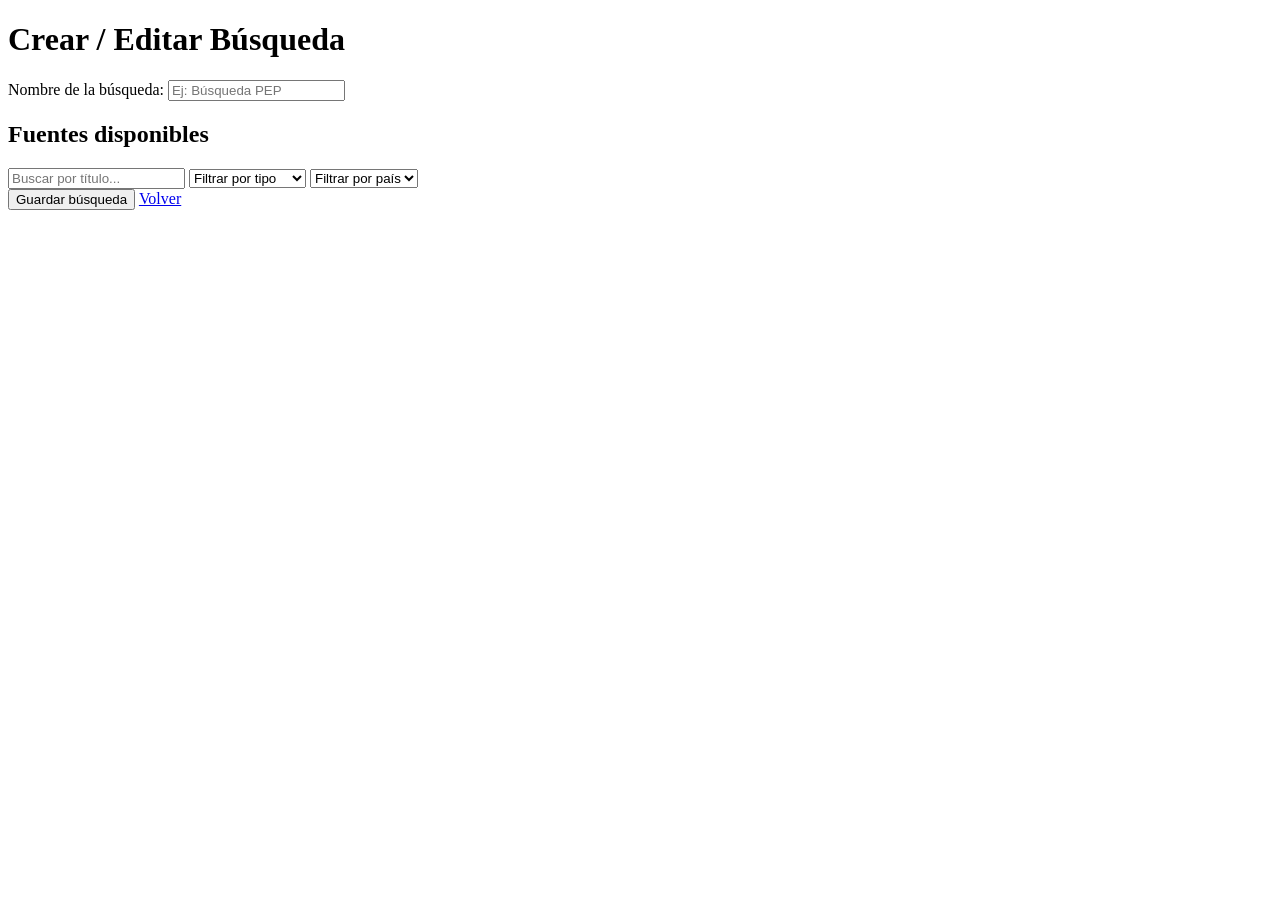
==== crear.html @ 86766e3e "Add files via upload" ====
<!DOCTYPE html>
<html>
<head>
  <title>Crear Búsqueda</title>
  <link rel="stylesheet" href="css/estilos.css">
</head>
<body>

  <div class="container">

    <h1>Crear / Editar Búsqueda</h1>

    <label>Nombre de la búsqueda:</label>
    <input id="nombreBusqueda" class="input" placeholder="Ej: Búsqueda PEP">

    <h2>Fuentes disponibles</h2>

    <div class="filters">
      <input id="filtroTexto" class="input" placeholder="Buscar por título..." onkeyup="filtrarFuentes()">

      <select id="filtroTipo" class="input" onchange="filtrarFuentes()">
        <option value="">Filtrar por tipo</option>
        <option value="PEP">PEP</option>
        <option value="Noticias">Noticias</option>
        <option value="Judiciales">Judiciales</option>
        <option value="Sancionado">Sancionado</option>
        <option value="Sujeto Obligado">Sujeto Obligado</option>
        <option value="Terrorismo">Terrorismo</option>
      </select>

      <select id="filtroPais" class="input" onchange="filtrarFuentes()">
        <option value="">Filtrar por país</option>
      </select>
    </div>

    <div id="listaFuentes" class="cards"></div>

    <button class="btn" onclick="guardarBusqueda()">Guardar búsqueda</button>
    <a class="btn" href="index.html">Volver</a>

  </div>

  <!-- PDF -->
  <script src="libs/pdfmake/pdfmake.min.js"></script>
  <script src="libs/pdfmake/vfs_fonts.js"></script>
  <script src="js/pdf.js"></script>

  <!-- SOLO crear.js -->
  <script src="js/crear.js"></script>

</body>
</html>
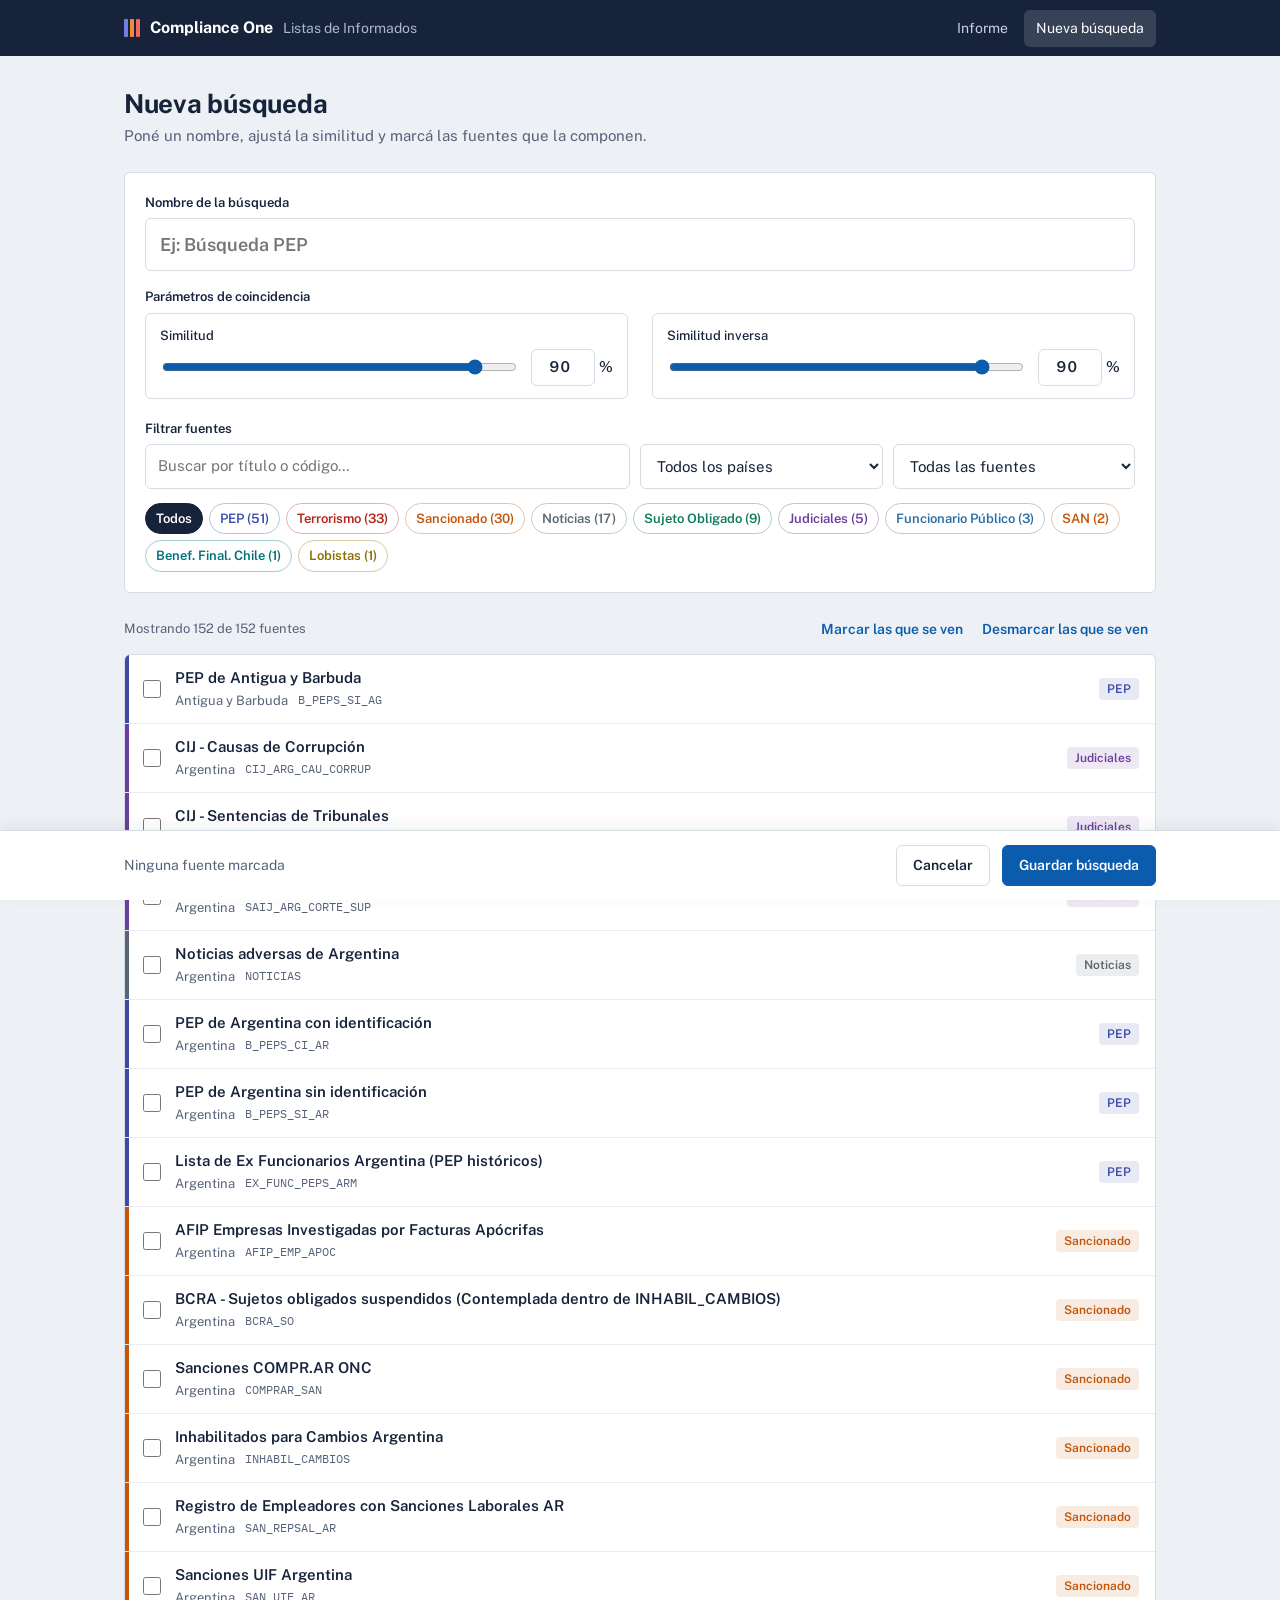
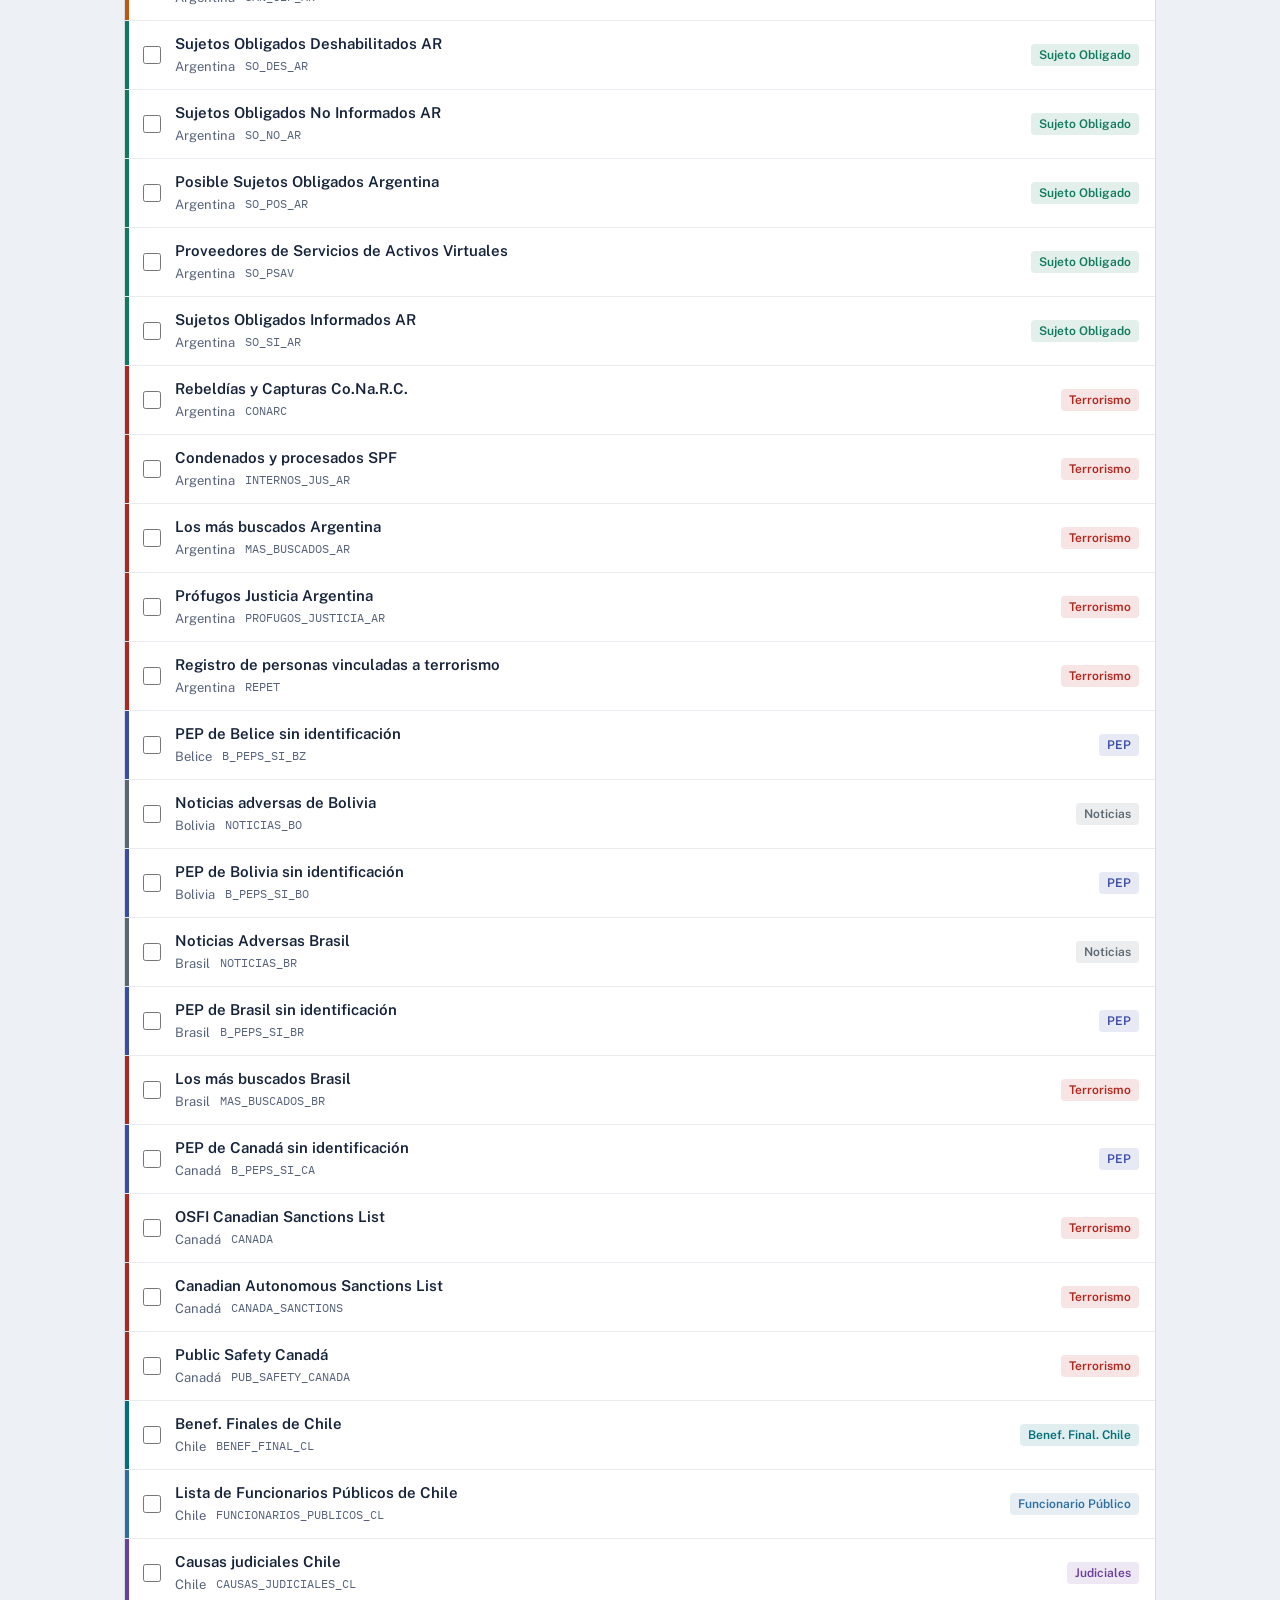
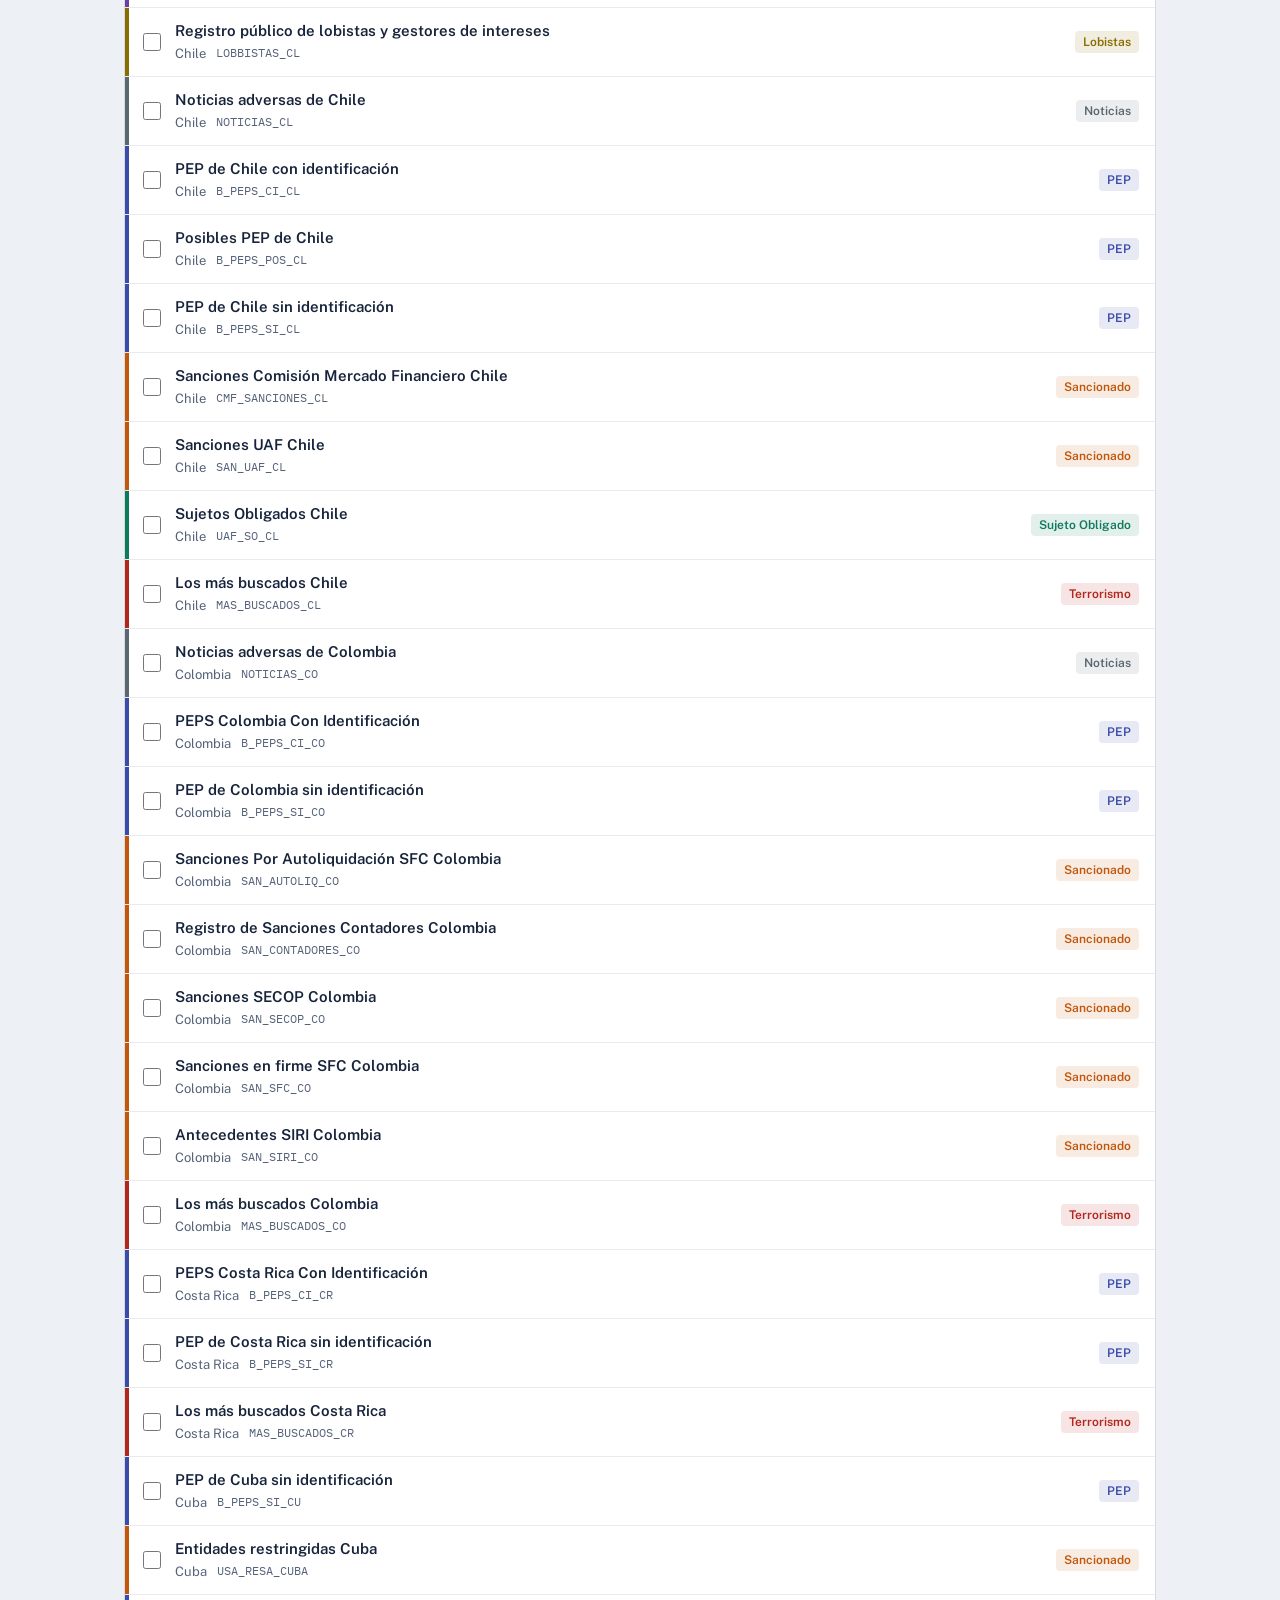
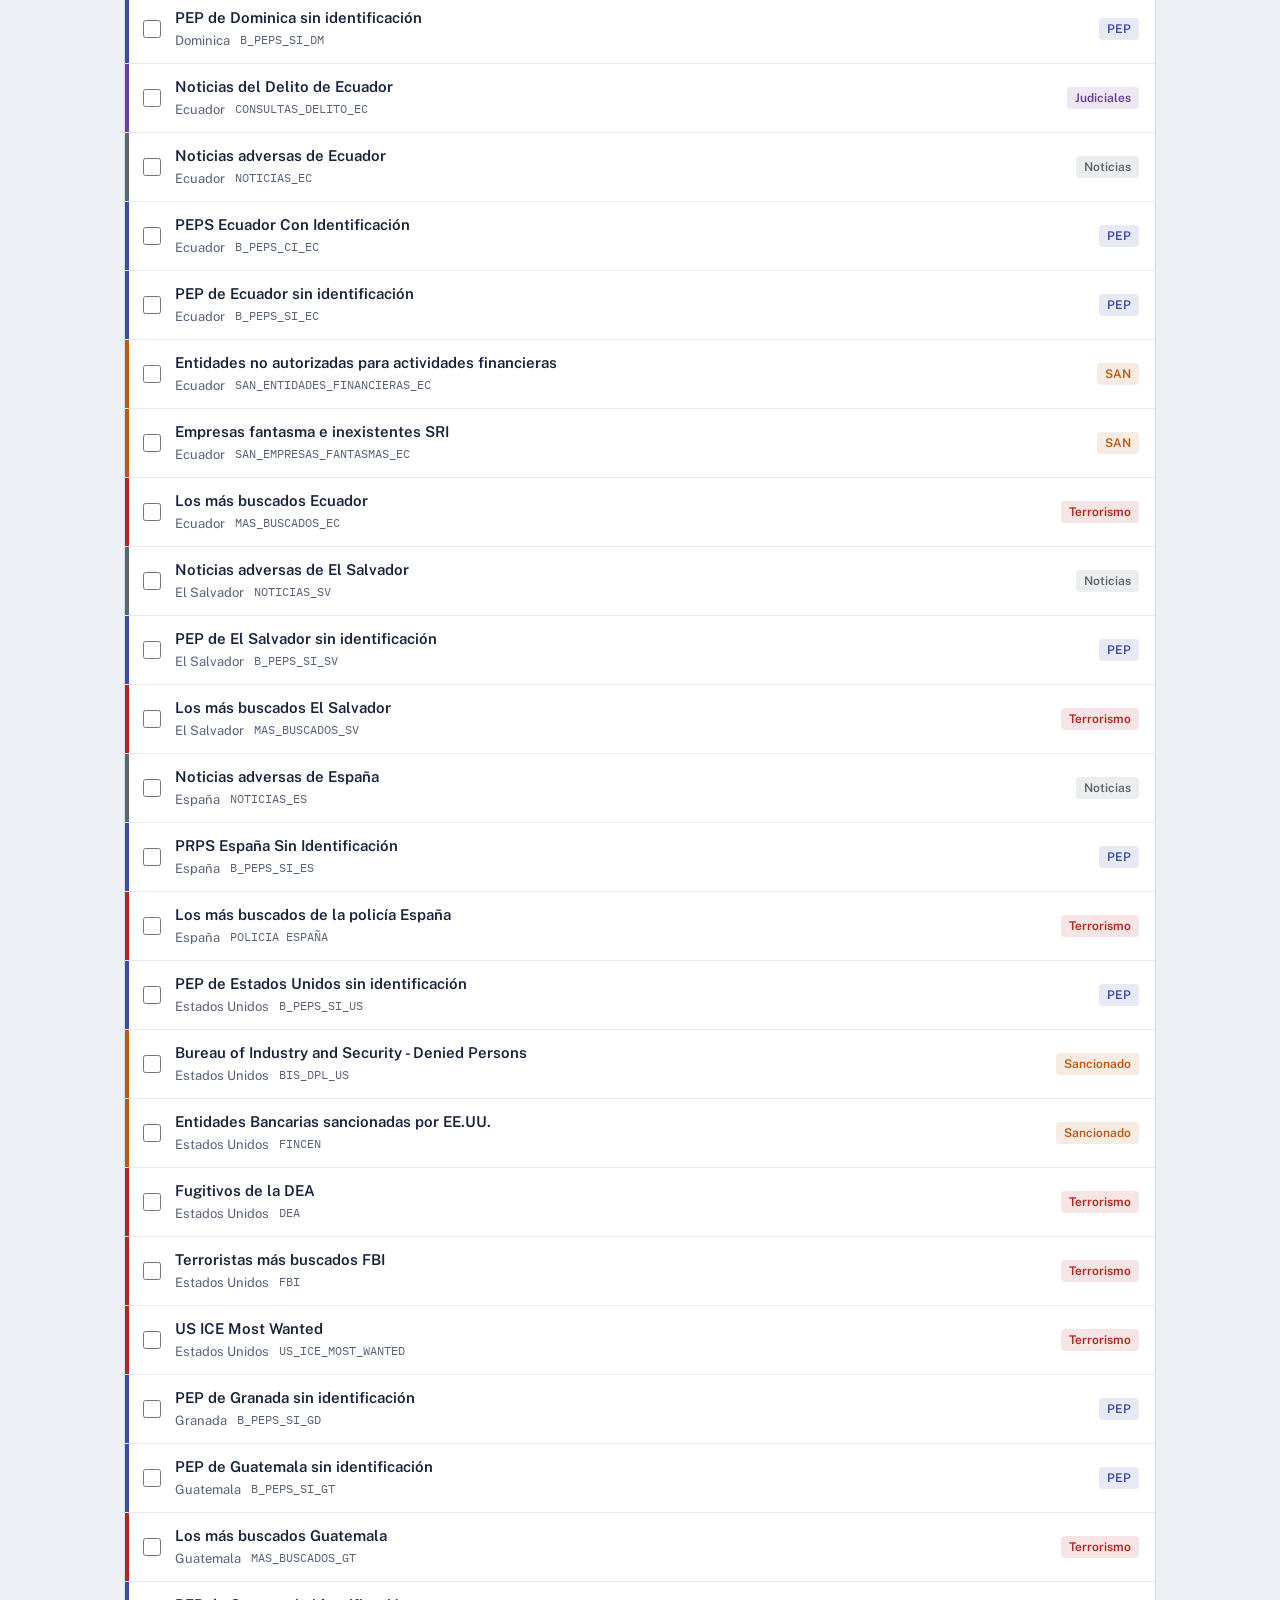
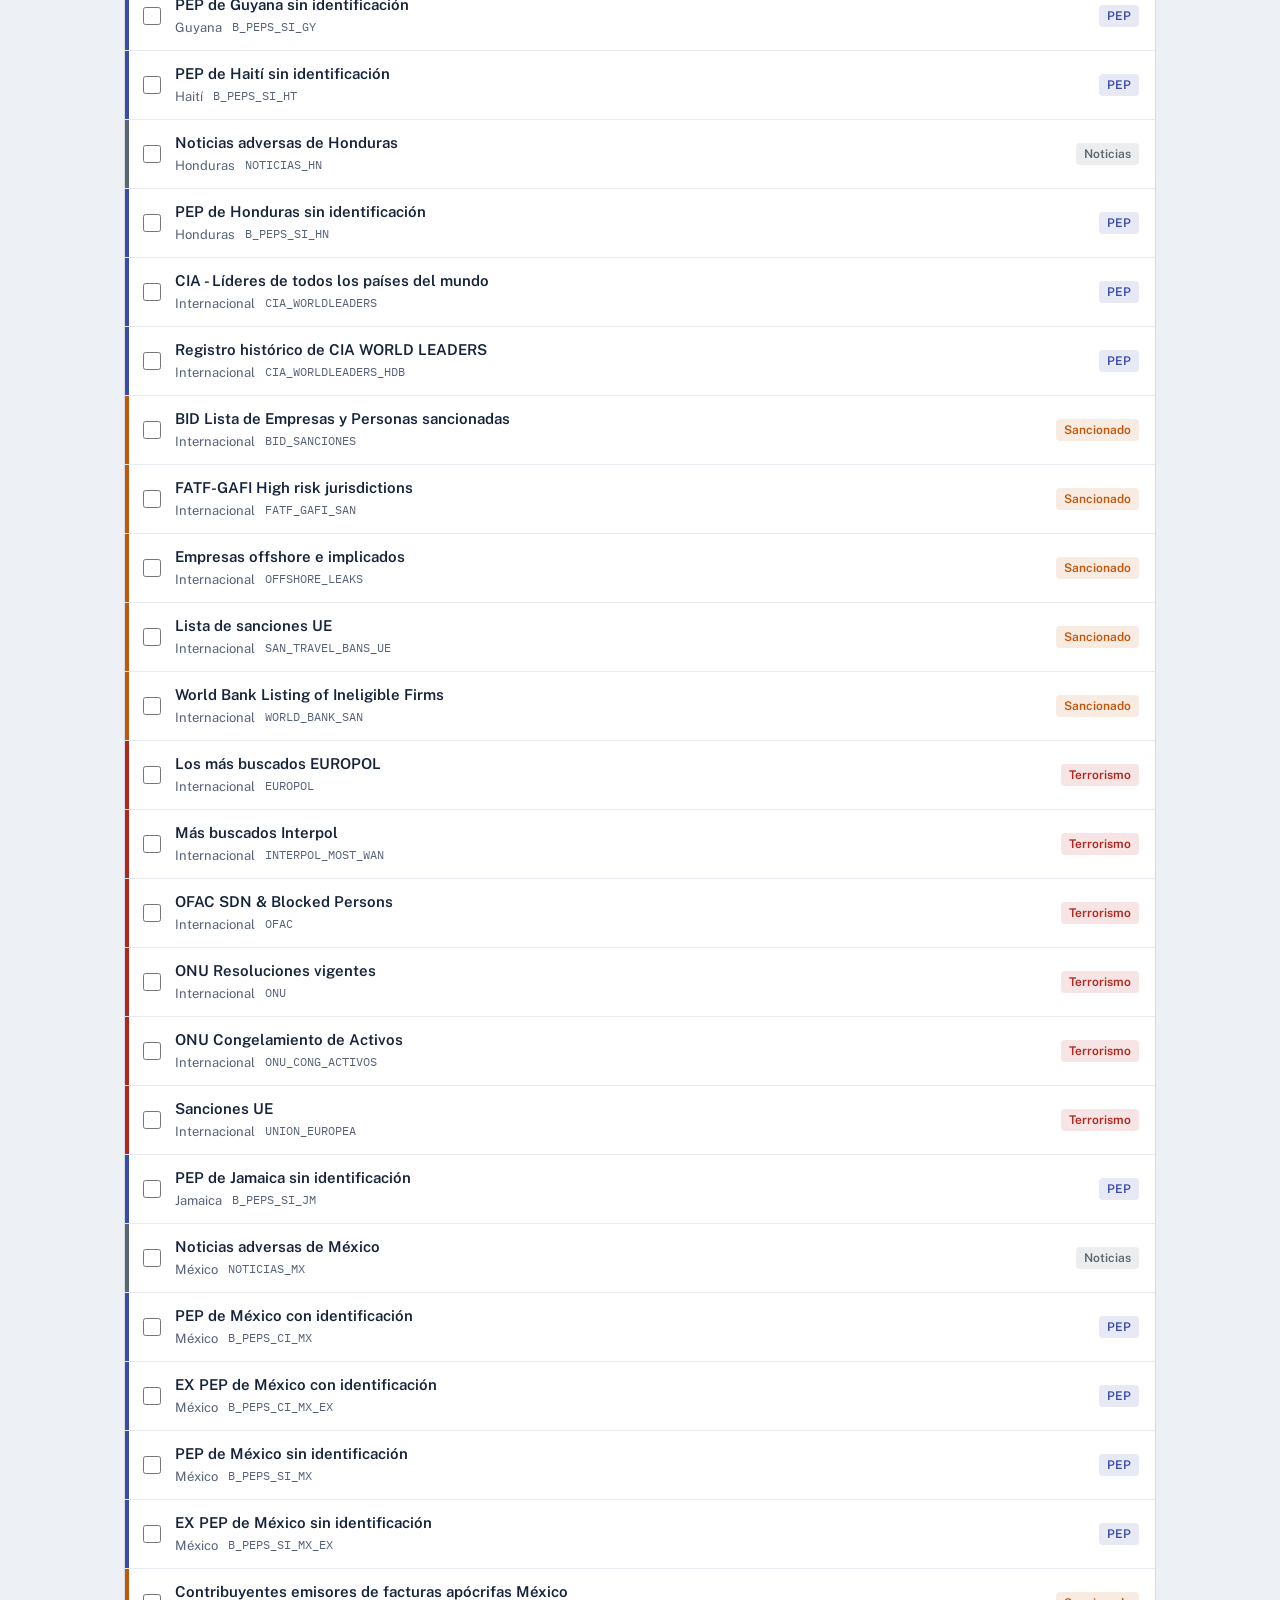
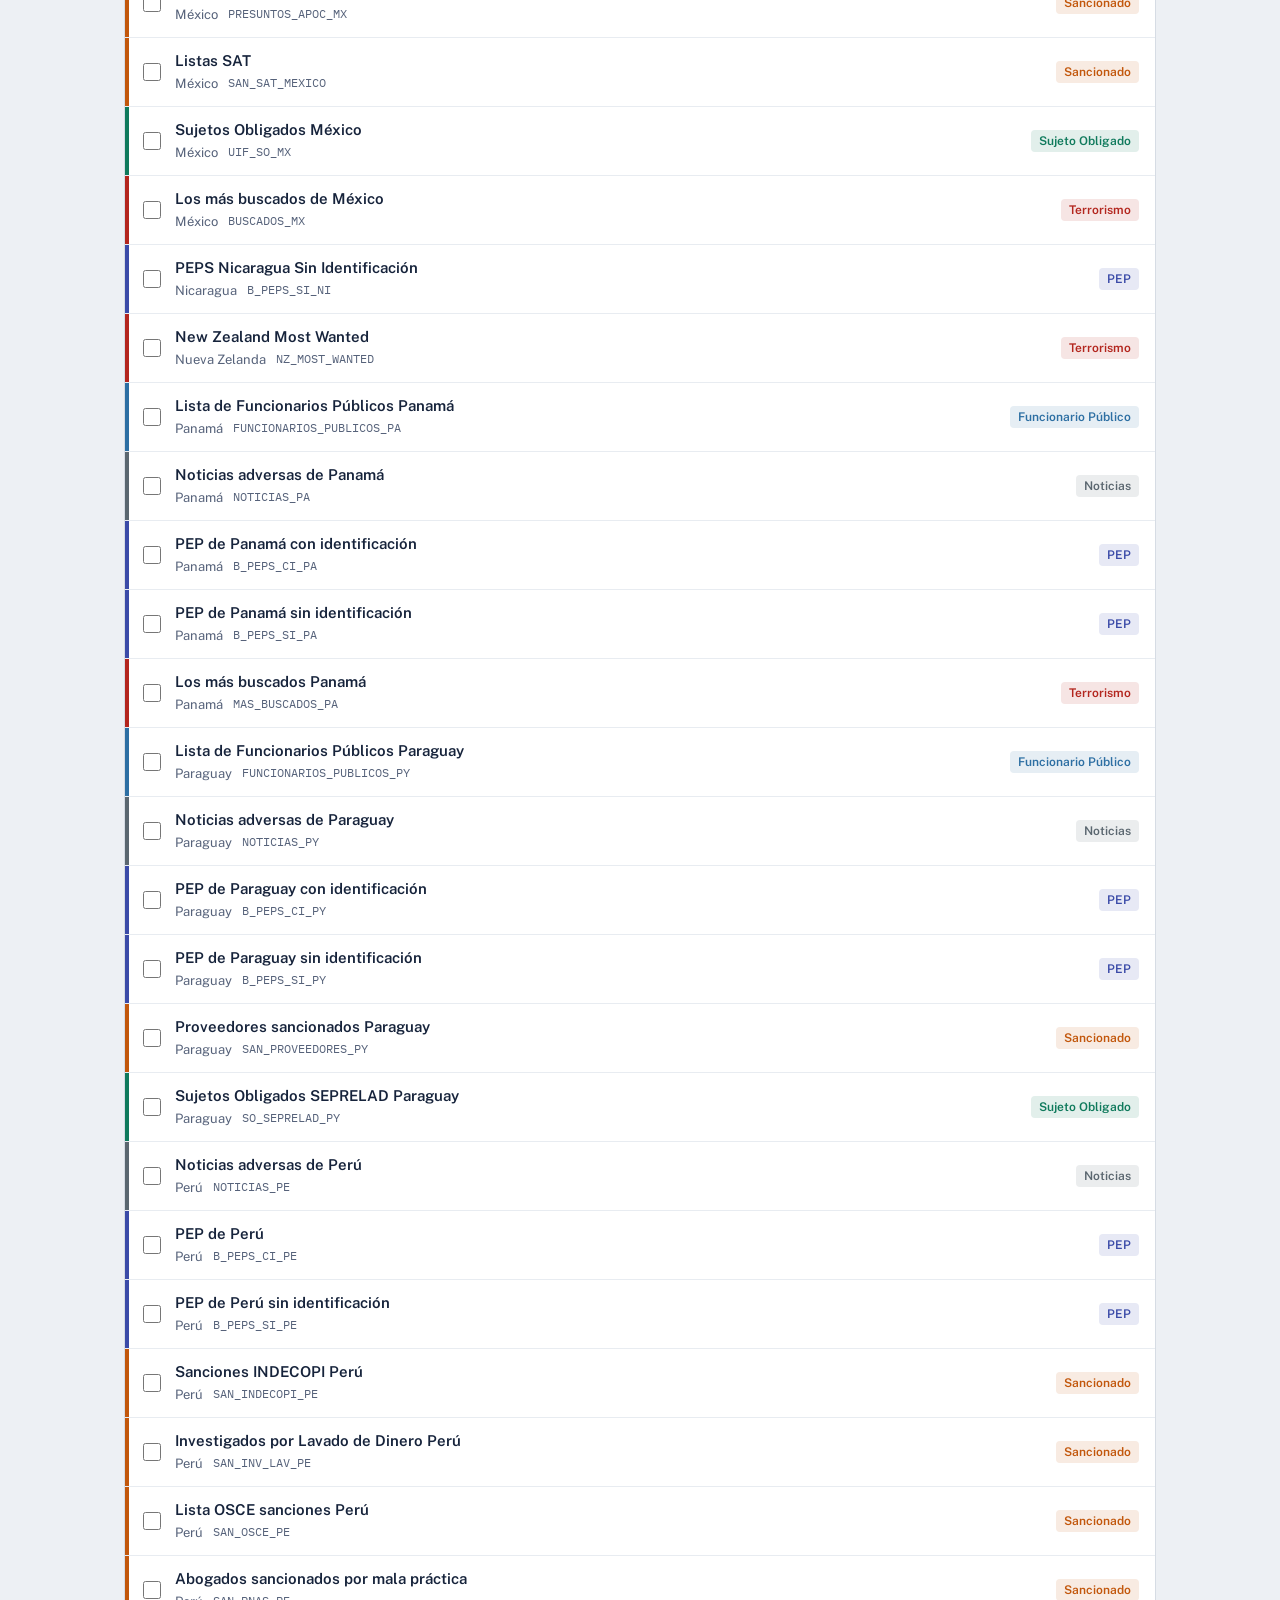
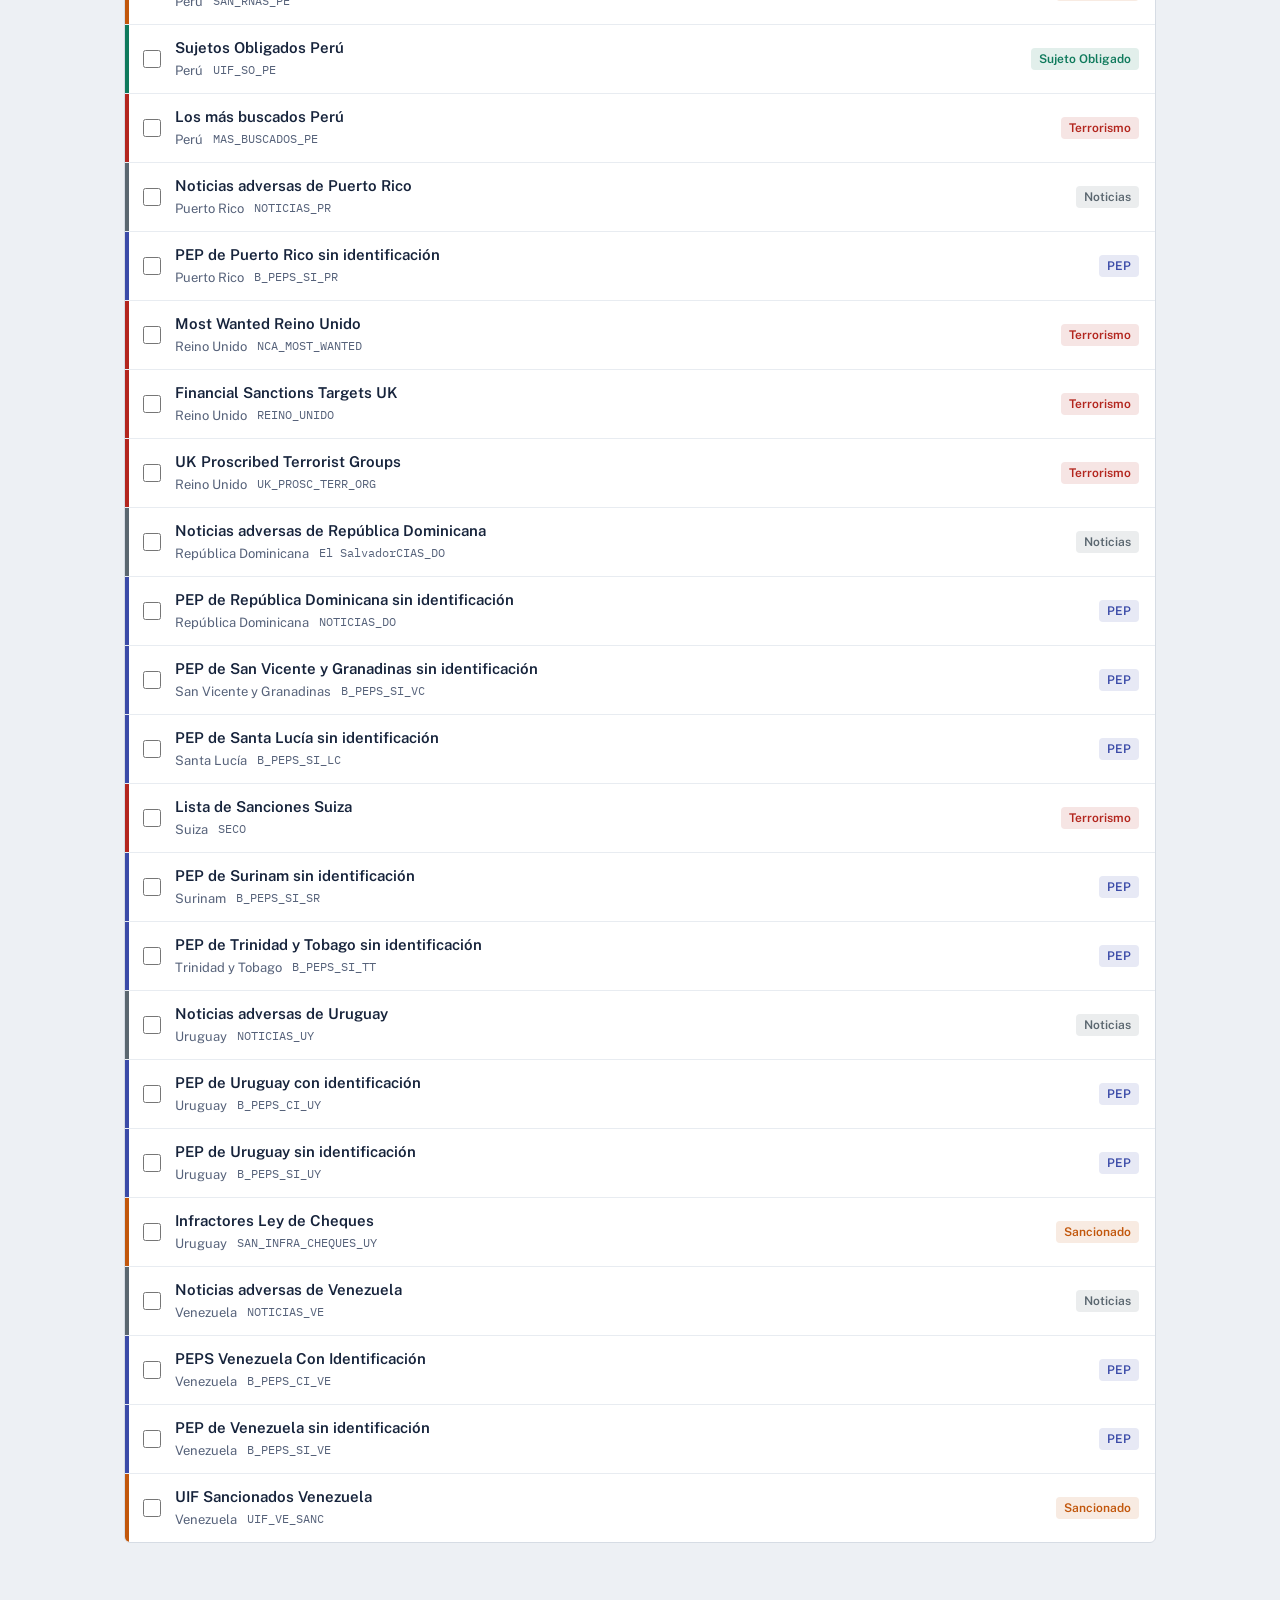
==== commit 36996de0: "update" ====
--- a/crear.html
+++ b/crear.html
@@ -1,52 +1,93 @@
-<!DOCTYPE html>
-<html>
-<head>
-  <title>Crear Búsqueda</title>
-  <link rel="stylesheet" href="css/estilos.css">
-</head>
-<body>
-
-  <div class="container">
-
-    <h1>Crear / Editar Búsqueda</h1>
-
-    <label>Nombre de la búsqueda:</label>
-    <input id="nombreBusqueda" class="input" placeholder="Ej: Búsqueda PEP">
-
-    <h2>Fuentes disponibles</h2>
-
-    <div class="filters">
-      <input id="filtroTexto" class="input" placeholder="Buscar por título..." onkeyup="filtrarFuentes()">
-
-      <select id="filtroTipo" class="input" onchange="filtrarFuentes()">
-        <option value="">Filtrar por tipo</option>
-        <option value="PEP">PEP</option>
-        <option value="Noticias">Noticias</option>
-        <option value="Judiciales">Judiciales</option>
-        <option value="Sancionado">Sancionado</option>
-        <option value="Sujeto Obligado">Sujeto Obligado</option>
-        <option value="Terrorismo">Terrorismo</option>
-      </select>
-
-      <select id="filtroPais" class="input" onchange="filtrarFuentes()">
-        <option value="">Filtrar por país</option>
-      </select>
-    </div>
-
-    <div id="listaFuentes" class="cards"></div>
-
-    <button class="btn" onclick="guardarBusqueda()">Guardar búsqueda</button>
-    <a class="btn" href="index.html">Volver</a>
-
-  </div>
-
-  <!-- PDF -->
-  <script src="libs/pdfmake/pdfmake.min.js"></script>
-  <script src="libs/pdfmake/vfs_fonts.js"></script>
-  <script src="js/pdf.js"></script>
-
-  <!-- SOLO crear.js -->
-  <script src="js/crear.js"></script>
-
-</body>
-</html>
+<!DOCTYPE html>
+<html lang="es">
+<head>
+  <meta charset="UTF-8">
+  <meta name="viewport" content="width=device-width, initial-scale=1">
+  <title>Búsqueda · Listas de Informados</title>
+  <link rel="stylesheet" href="css/estilos.css">
+</head>
+<body>
+
+  <header class="topbar">
+    <div class="topbar-in">
+      <a class="marca" href="index.html">
+        <span class="marca-logo"><span style="background:#6F80E0"></span><span style="background:#F08A3E"></span><span style="background:#F2685F"></span></span>
+        Compliance One <small>Listas de Informados</small>
+      </a>
+      <nav class="nav">
+        <a href="index.html">Informe</a>
+        <a href="crear.html" class="activo" id="navCrear">Nueva búsqueda</a>
+      </nav>
+    </div>
+  </header>
+
+  <main class="container">
+
+    <div class="encabezado">
+      <div>
+        <h1 id="tituloPagina">Nueva búsqueda</h1>
+        <p>Poné un nombre, ajustá la similitud y marcá las fuentes que la componen.</p>
+      </div>
+    </div>
+
+    <section class="caja">
+      <label for="nombreBusqueda">Nombre de la búsqueda</label>
+      <input id="nombreBusqueda" class="input input-grande" placeholder="Ej: Búsqueda PEP" autocomplete="off">
+
+      <span class="etiqueta">Parámetros de coincidencia</span>
+      <div class="parametros">
+        <div class="parametro">
+          <label for="similitud">Similitud</label>
+          <div class="parametro-control">
+            <input type="range" id="similitudRango" min="0" max="100" step="1" aria-label="Similitud">
+            <span class="parametro-valor"><input type="number" id="similitud" class="input" min="0" max="100" step="1">%</span>
+          </div>
+        </div>
+        <div class="parametro">
+          <label for="similitudInversa">Similitud inversa</label>
+          <div class="parametro-control">
+            <input type="range" id="similitudInversaRango" min="0" max="100" step="1" aria-label="Similitud inversa">
+            <span class="parametro-valor"><input type="number" id="similitudInversa" class="input" min="0" max="100" step="1">%</span>
+          </div>
+        </div>
+      </div>
+
+      <span class="etiqueta">Filtrar fuentes</span>
+      <div class="filters">
+        <input id="filtroTexto" class="input" placeholder="Buscar por título o código…" oninput="filtrarFuentes()">
+        <select id="filtroPais" class="input" onchange="filtrarFuentes()">
+          <option value="">Todos los países</option>
+        </select>
+        <select id="filtroVista" class="input" onchange="filtrarFuentes()">
+          <option value="">Todas las fuentes</option>
+          <option value="marcadas">Solo las marcadas</option>
+        </select>
+      </div>
+      <div class="tipos-rapidos" id="filtroTipos"></div>
+    </section>
+
+    <div class="resultado-info">
+      <span id="infoResultados"></span>
+      <span>
+        <button class="btn-texto" onclick="marcarVisibles(true)">Marcar las que se ven</button>
+        <button class="btn-texto" onclick="marcarVisibles(false)">Desmarcar las que se ven</button>
+      </span>
+    </div>
+
+    <div id="listaFuentes" class="lista-fuentes"></div>
+
+  </main>
+
+  <div class="barra-acciones">
+    <div class="barra-acciones-in">
+      <span class="estado" id="estadoSeleccion"></span>
+      <a class="btn btn-sec" href="index.html">Cancelar</a>
+      <button class="btn" onclick="guardarBusqueda()">Guardar búsqueda</button>
+    </div>
+  </div>
+
+  <script src="js/comun.js"></script>
+  <script src="js/crear.js"></script>
+
+</body>
+</html>
--- a/css/estilos.css
+++ b/css/estilos.css
@@ -0,0 +1,476 @@
+/* ======================================
+   LISTAS DE INFORMADOS - ESTILOS
+   ====================================== */
+
+@import url("https://fonts.googleapis.com/css2?family=Public+Sans:wght@400;500;600;700&family=IBM+Plex+Mono:wght@500&display=swap");
+
+:root {
+  --tinta:      #16233B;   /* textos y barra superior */
+  --tinta-suave:#56627A;   /* textos secundarios */
+  --fondo:      #EDF0F4;   /* fondo general */
+  --papel:      #FFFFFF;   /* tarjetas */
+  --linea:      #D6DCE4;   /* bordes */
+  --acento:     #0B5CAD;   /* botón principal */
+  --acento-osc: #084785;
+  --peligro:    #B3261E;
+  --ok:         #0F7A5C;
+
+  --radio: 6px;
+  --fuente: "Public Sans", system-ui, "Segoe UI", Roboto, Arial, sans-serif;
+  --mono: "IBM Plex Mono", ui-monospace, Consolas, monospace;
+}
+
+* { box-sizing: border-box; }
+
+body {
+  margin: 0;
+  font-family: var(--fuente);
+  font-size: 15px;
+  line-height: 1.5;
+  color: var(--tinta);
+  background: var(--fondo);
+  padding-bottom: 96px; /* lugar para la barra de acciones */
+}
+
+h1, h2, h3 { line-height: 1.2; margin: 0; }
+h1 { font-size: 26px; font-weight: 700; letter-spacing: -0.01em; }
+h2 { font-size: 17px; font-weight: 600; }
+
+/* ---------- Barra superior ---------- */
+.topbar {
+  background: var(--tinta);
+  color: #fff;
+}
+.topbar-in {
+  max-width: 1080px;
+  margin: 0 auto;
+  padding: 0 24px;
+  height: 56px;
+  display: flex;
+  align-items: center;
+  gap: 32px;
+}
+.marca {
+  font-weight: 700;
+  font-size: 16px;
+  color: #fff;
+  text-decoration: none;
+  display: flex;
+  align-items: center;
+  gap: 10px;
+}
+.marca-logo {
+  display: flex;
+  gap: 2px;
+  height: 18px;
+}
+.marca-logo span { width: 4px; border-radius: 1px; }
+.marca small {
+  font-weight: 400;
+  color: #AEB8CA;
+  font-size: 14px;
+}
+.nav { display: flex; gap: 4px; margin-left: auto; }
+.nav a {
+  color: #C9D1DF;
+  text-decoration: none;
+  padding: 8px 12px;
+  border-radius: var(--radio);
+  font-size: 14px;
+}
+.nav a:hover { color: #fff; background: rgba(255,255,255,.08); }
+.nav a.activo { color: #fff; background: rgba(255,255,255,.14); }
+
+/* ---------- Contenedor ---------- */
+.container {
+  max-width: 1080px;
+  margin: 0 auto;
+  padding: 32px 24px;
+}
+
+.encabezado {
+  display: flex;
+  justify-content: space-between;
+  align-items: flex-end;
+  gap: 16px;
+  flex-wrap: wrap;
+  margin-bottom: 24px;
+}
+.encabezado p { margin: 6px 0 0; color: var(--tinta-suave); }
+
+/* ---------- Layout del panel ---------- */
+.panel {
+  display: grid;
+  grid-template-columns: 300px 1fr;
+  gap: 24px;
+  align-items: start;
+}
+@media (max-width: 820px) {
+  .panel { grid-template-columns: 1fr; }
+}
+
+.caja {
+  background: var(--papel);
+  border: 1px solid var(--linea);
+  border-radius: var(--radio);
+  padding: 20px;
+}
+.caja h2 { margin-bottom: 16px; }
+.caja + .caja { margin-top: 16px; }
+.lateral { position: sticky; top: 16px; }
+
+/* ---------- Formularios ---------- */
+label, .etiqueta {
+  display: block;
+  font-size: 13px;
+  font-weight: 600;
+  margin-bottom: 6px;
+}
+.ayuda {
+  font-size: 13px;
+  color: var(--tinta-suave);
+  margin: -8px 0 16px;
+}
+
+.input {
+  width: 100%;
+  padding: 10px 12px;
+  font: inherit;
+  color: var(--tinta);
+  background: #fff;
+  border: 1px solid var(--linea);
+  border-radius: var(--radio);
+  margin-bottom: 16px;
+}
+.input:focus {
+  outline: none;
+  border-color: var(--acento);
+  box-shadow: 0 0 0 3px rgba(11, 92, 173, .18);
+}
+.input-grande { font-size: 18px; font-weight: 600; padding: 12px 14px; }
+
+/* ---------- Botones ---------- */
+.btn {
+  display: inline-flex;
+  align-items: center;
+  justify-content: center;
+  gap: 6px;
+  padding: 9px 16px;
+  font: inherit;
+  font-size: 14px;
+  font-weight: 600;
+  color: #fff;
+  background: var(--acento);
+  border: 1px solid var(--acento);
+  border-radius: var(--radio);
+  text-decoration: none;
+  cursor: pointer;
+  white-space: nowrap;
+}
+.btn:hover { background: var(--acento-osc); border-color: var(--acento-osc); }
+.btn:disabled { opacity: .45; cursor: not-allowed; }
+
+.btn-sec {
+  background: #fff;
+  color: var(--tinta);
+  border-color: var(--linea);
+}
+.btn-sec:hover { background: #F4F6F9; border-color: #BCC5D1; }
+
+.btn-danger { background: var(--peligro); border-color: var(--peligro); }
+.btn-danger:hover { background: #8E1E18; border-color: #8E1E18; }
+
+.btn-texto {
+  font: inherit;
+  font-size: 14px;
+  text-decoration: none;
+  border-radius: var(--radio);
+  cursor: pointer;
+  background: none;
+  border: none;
+  color: var(--acento);
+  padding: 6px 8px;
+  font-weight: 600;
+}
+.btn-texto:hover { background: #E7EEF7; }
+.btn-texto.peligro { color: var(--peligro); }
+.btn-texto.peligro:hover { background: #FBEAE9; }
+
+.btn-bloque { width: 100%; }
+
+:focus-visible { outline: 2px solid var(--acento); outline-offset: 2px; }
+
+/* ---------- Etiquetas de tipo ---------- */
+.chip {
+  --c: #5B6770;
+  display: inline-block;
+  font-size: 12px;
+  font-weight: 600;
+  line-height: 1;
+  padding: 5px 8px;
+  border-radius: 4px;
+  color: var(--c);
+  background: color-mix(in srgb, var(--c) 12%, white);
+  white-space: nowrap;
+}
+.codigo {
+  font-family: var(--mono);
+  font-size: 12px;
+  color: var(--tinta-suave);
+}
+
+/* ---------- Lista de búsquedas (index) ---------- */
+.barra-lista {
+  display: flex;
+  align-items: center;
+  justify-content: space-between;
+  gap: 12px;
+  margin-bottom: 12px;
+  flex-wrap: wrap;
+}
+.barra-lista .acciones { display: flex; gap: 4px; }
+
+.cards { display: flex; flex-direction: column; gap: 10px; }
+
+.busqueda {
+  display: grid;
+  grid-template-columns: 8px auto 1fr auto;
+  gap: 16px;
+  align-items: center;
+  background: var(--papel);
+  border: 1px solid var(--linea);
+  border-radius: var(--radio);
+  padding: 0 16px 0 0;
+  overflow: hidden;
+}
+.busqueda.marcada { border-color: var(--acento); box-shadow: 0 0 0 1px var(--acento); }
+
+/* el "lomo" de colores: muestra de qué tipos está compuesta */
+.lomo {
+  align-self: stretch;
+  display: flex;
+  flex-direction: column;
+}
+.busqueda input[type="checkbox"] { width: 18px; height: 18px; accent-color: var(--acento); cursor: pointer; }
+
+.busqueda-info { padding: 16px 0; min-width: 0; }
+.card-title { font-size: 16px; font-weight: 600; }
+.card-sub { color: var(--tinta-suave); font-size: 13px; margin: 2px 0 8px; }
+.separador {
+  display: inline-block;
+  width: 1px;
+  height: 11px;
+  background: var(--linea);
+  margin: 0 8px;
+  vertical-align: -1px;
+}
+.chips { display: flex; flex-wrap: wrap; gap: 6px; }
+.busqueda-acciones { display: flex; gap: 2px; }
+
+@media (max-width: 560px) {
+  .busqueda { grid-template-columns: 8px auto 1fr; }
+  .busqueda-acciones { grid-column: 2 / -1; padding-bottom: 12px; }
+}
+
+/* ---------- Estado vacío ---------- */
+.vacio {
+  text-align: center;
+  padding: 48px 24px;
+  background: var(--papel);
+  border: 1px dashed #BCC5D1;
+  border-radius: var(--radio);
+  color: var(--tinta-suave);
+}
+.vacio strong { display: block; color: var(--tinta); font-size: 16px; margin-bottom: 6px; }
+.vacio p { margin: 0 0 16px; }
+
+/* ---------- Crear: parámetros de similitud ---------- */
+.parametros {
+  display: grid;
+  grid-template-columns: 1fr 1fr;
+  gap: 12px 24px;
+  margin-bottom: 20px;
+}
+.parametro {
+  border: 1px solid var(--linea);
+  border-radius: var(--radio);
+  padding: 12px 14px;
+}
+.parametro label { font-weight: 500; margin-bottom: 4px; }
+.parametro-control { display: flex; align-items: center; gap: 12px; }
+.parametro-control input[type="range"] { flex: 1; accent-color: var(--acento); }
+.parametro-valor { display: flex; align-items: center; gap: 4px; font-weight: 600; }
+.parametro-valor .input {
+  width: 64px;
+  margin: 0;
+  padding: 6px 8px;
+  text-align: right;
+  font-weight: 600;
+  font-variant-numeric: tabular-nums;
+}
+@media (max-width: 700px) { .parametros { grid-template-columns: 1fr; } }
+
+/* ---------- Crear: filtros ---------- */
+.filters {
+  display: grid;
+  grid-template-columns: 2fr 1fr 1fr;
+  gap: 10px;
+}
+.filters .input { margin-bottom: 0; }
+@media (max-width: 700px) { .filters { grid-template-columns: 1fr; } }
+
+.tipos-rapidos {
+  display: flex;
+  flex-wrap: wrap;
+  gap: 6px;
+  margin: 14px 0 0;
+}
+.tipos-rapidos button {
+  --c: #5B6770;
+  font: inherit;
+  font-size: 13px;
+  font-weight: 600;
+  padding: 5px 10px;
+  border-radius: 999px;
+  border: 1px solid color-mix(in srgb, var(--c) 35%, white);
+  background: #fff;
+  color: var(--c);
+  cursor: pointer;
+}
+.tipos-rapidos button.activo { background: var(--c); color: #fff; border-color: var(--c); }
+
+/* ---------- Crear: lista de fuentes ---------- */
+.lista-fuentes {
+  background: var(--papel);
+  border: 1px solid var(--linea);
+  border-radius: var(--radio);
+  overflow: hidden;
+}
+.fuente {
+  display: grid;
+  grid-template-columns: 4px 18px 1fr auto;
+  gap: 14px;
+  align-items: center;
+  padding: 12px 16px 12px 0;
+  border-bottom: 1px solid #E8ECF1;
+  cursor: pointer;
+  margin: 0;
+  font-weight: 400;
+  font-size: 15px;
+}
+.fuente:last-child { border-bottom: none; }
+.fuente:hover { background: #F7F9FB; }
+.fuente .barrita { align-self: stretch; background: var(--c); margin: -12px 0; }
+.fuente input { width: 18px; height: 18px; accent-color: var(--acento); margin: 0; }
+.fuente.marcada { background: #F1F6FC; }
+.fuente-titulo { font-weight: 600; }
+.fuente-meta { font-size: 13px; color: var(--tinta-suave); display: flex; gap: 10px; flex-wrap: wrap; margin-top: 2px; }
+
+.resultado-info {
+  display: flex;
+  justify-content: space-between;
+  align-items: center;
+  font-size: 13px;
+  color: var(--tinta-suave);
+  margin: 20px 0 8px;
+  gap: 8px;
+  flex-wrap: wrap;
+}
+
+/* ---------- Ver: resumen y tabla ---------- */
+.resumen {
+  display: flex;
+  flex-wrap: wrap;
+  gap: 24px;
+  margin-bottom: 20px;
+}
+.resumen-item b { display: block; font-size: 24px; font-variant-numeric: tabular-nums; }
+.resumen-item span { font-size: 13px; color: var(--tinta-suave); }
+
+.barra-grande {
+  display: flex;
+  height: 8px;
+  border-radius: 4px;
+  overflow: hidden;
+  margin-bottom: 20px;
+}
+
+.tabla-wrap { overflow-x: auto; }
+.tabla {
+  width: 100%;
+  border-collapse: collapse;
+  font-size: 14px;
+}
+.tabla th {
+  text-align: left;
+  font-size: 12px;
+  font-weight: 600;
+  color: var(--tinta-suave);
+  padding: 10px 12px;
+  border-bottom: 1px solid var(--linea);
+}
+.tabla td { padding: 12px; border-bottom: 1px solid #E8ECF1; vertical-align: top; }
+.tabla tr:last-child td { border-bottom: none; }
+
+/* ---------- Barra de acciones fija abajo ---------- */
+.barra-acciones {
+  position: fixed;
+  left: 0; right: 0; bottom: 0;
+  background: var(--papel);
+  border-top: 1px solid var(--linea);
+  box-shadow: 0 -4px 16px rgba(22, 35, 59, .06);
+  z-index: 10;
+}
+.barra-acciones-in {
+  max-width: 1080px;
+  margin: 0 auto;
+  padding: 14px 24px;
+  display: flex;
+  align-items: center;
+  gap: 12px;
+  flex-wrap: wrap;
+}
+.barra-acciones .estado { margin-right: auto; font-size: 14px; color: var(--tinta-suave); }
+.barra-acciones .estado b { color: var(--tinta); font-variant-numeric: tabular-nums; }
+
+/* ---------- Avisos ---------- */
+#zonaAvisos {
+  position: fixed;
+  top: 72px;
+  right: 24px;
+  display: flex;
+  flex-direction: column;
+  gap: 8px;
+  z-index: 50;
+}
+.aviso {
+  background: var(--tinta);
+  color: #fff;
+  padding: 12px 16px;
+  border-radius: var(--radio);
+  font-size: 14px;
+  border-left: 4px solid var(--ok);
+  box-shadow: 0 6px 20px rgba(22, 35, 59, .2);
+  animation: entrar .2s ease-out;
+  max-width: 340px;
+  transition: opacity .3s, transform .3s;
+}
+.aviso-error { border-left-color: #F2685F; }
+.aviso.saliendo { opacity: 0; transform: translateX(12px); }
+@keyframes entrar { from { opacity: 0; transform: translateY(-6px); } }
+
+@media (prefers-reduced-motion: reduce) {
+  .aviso { animation: none; transition: none; }
+}
+
+/* ---------- Ajustes para celular ---------- */
+@media (max-width: 600px) {
+  .topbar-in { padding: 0 16px; gap: 12px; }
+  .marca small { display: none; }
+  .nav a { padding: 8px; white-space: nowrap; }
+  .container { padding: 24px 16px; }
+  .lateral { position: static; }
+  .barra-acciones-in { padding: 12px 16px; }
+  .barra-acciones .estado { width: 100%; }
+  .barra-acciones .btn { flex: 1; }
+}
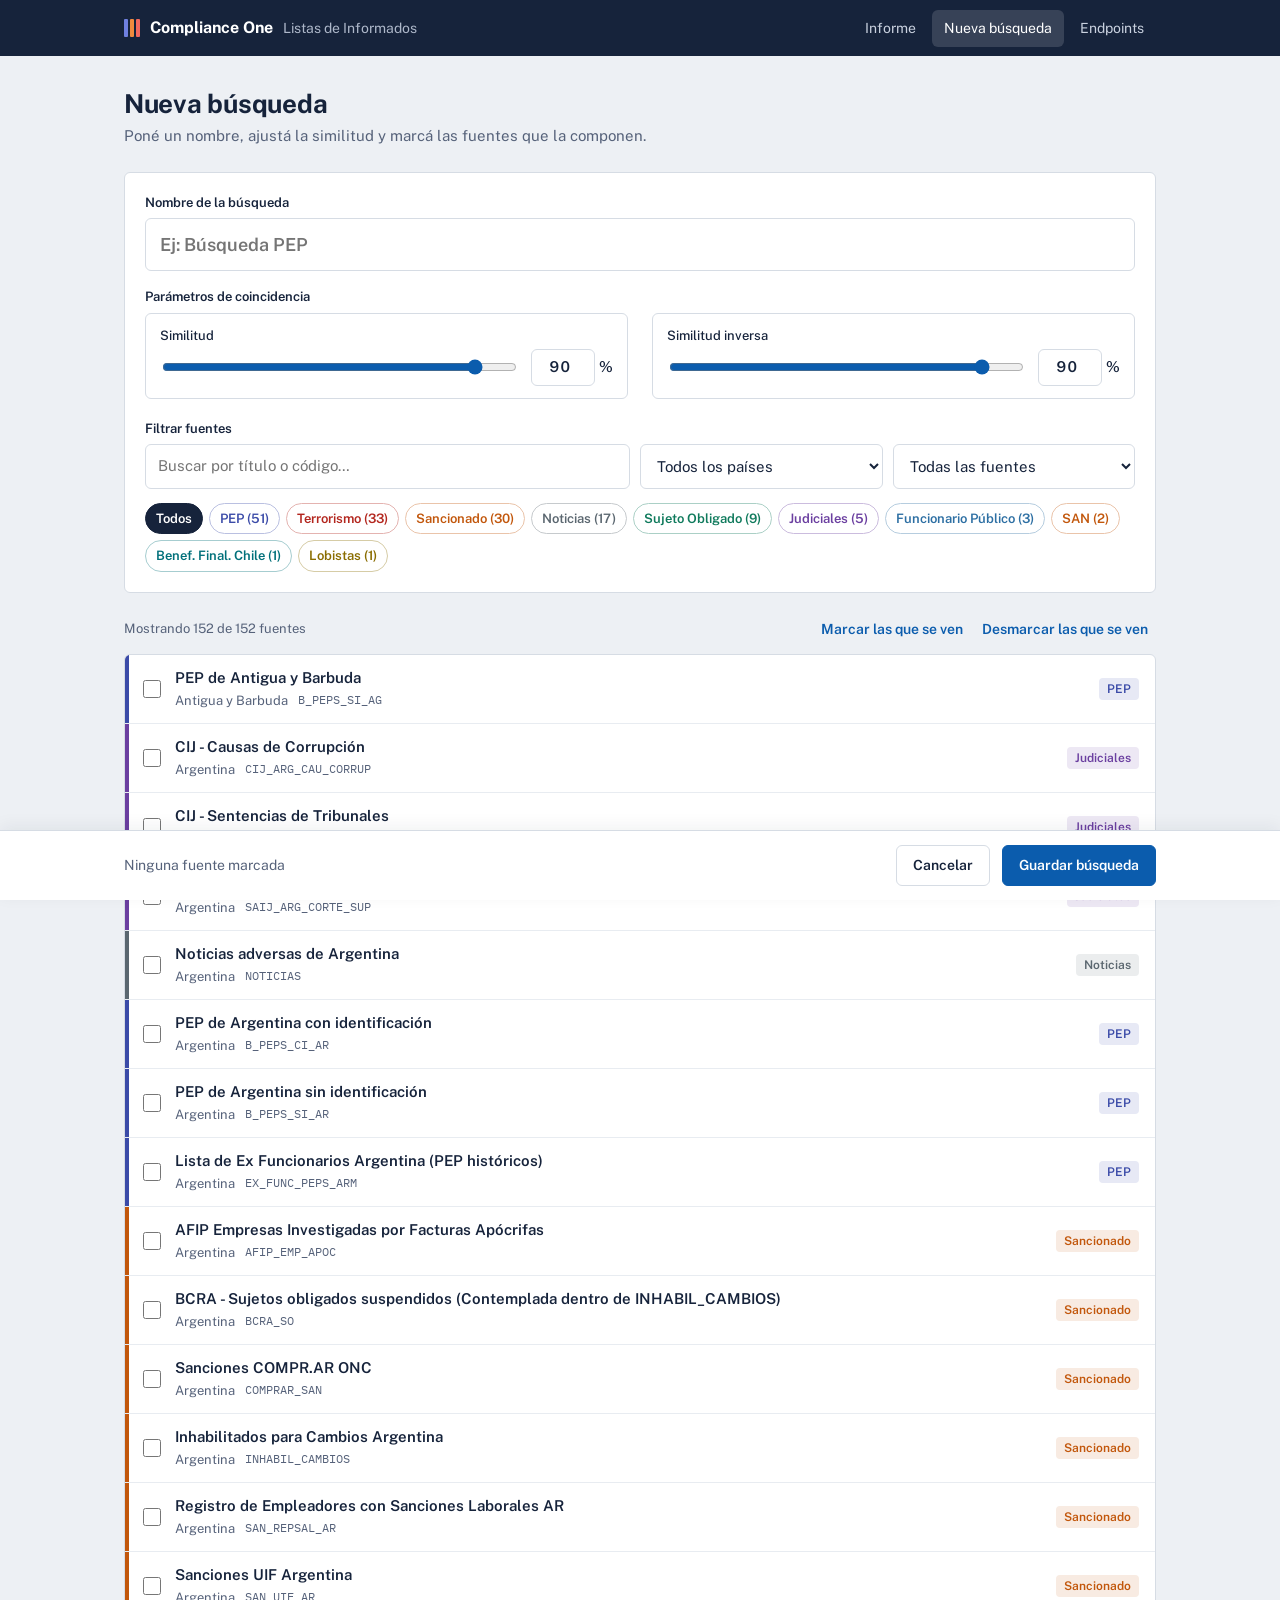
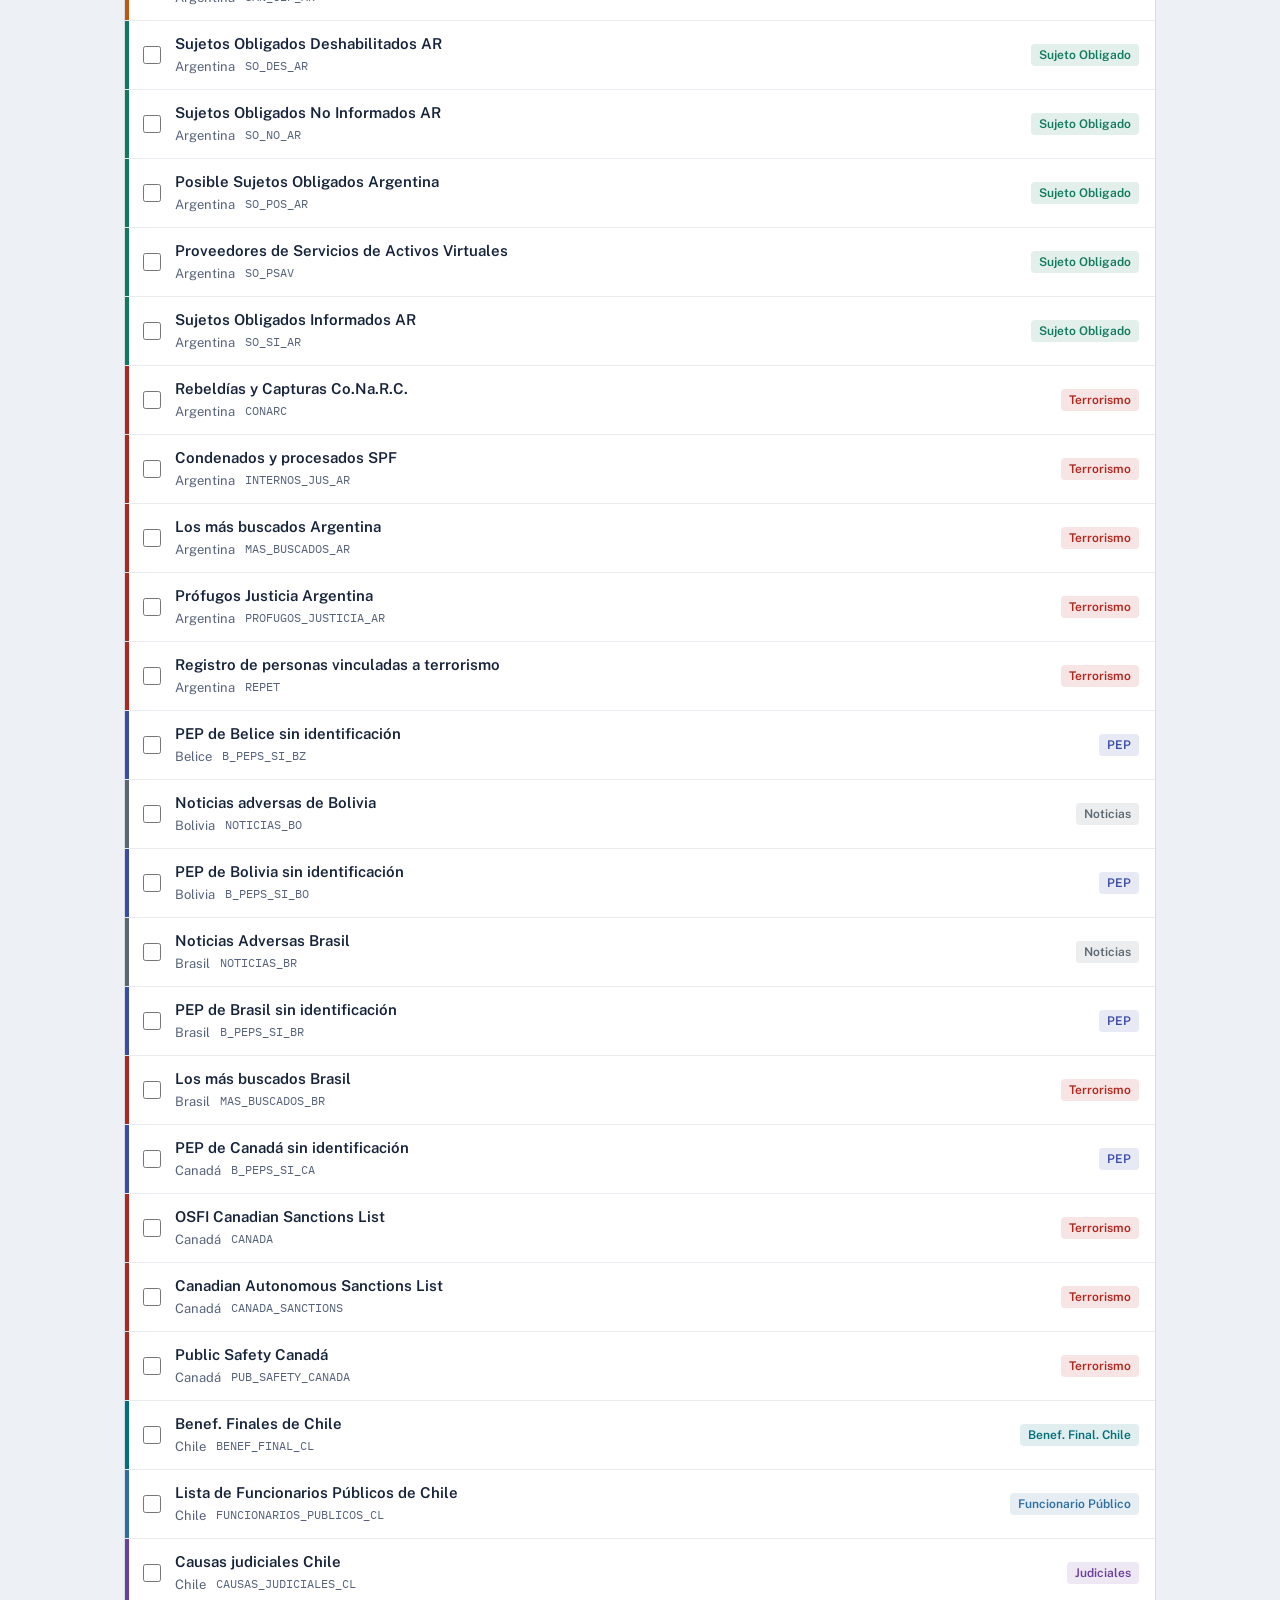
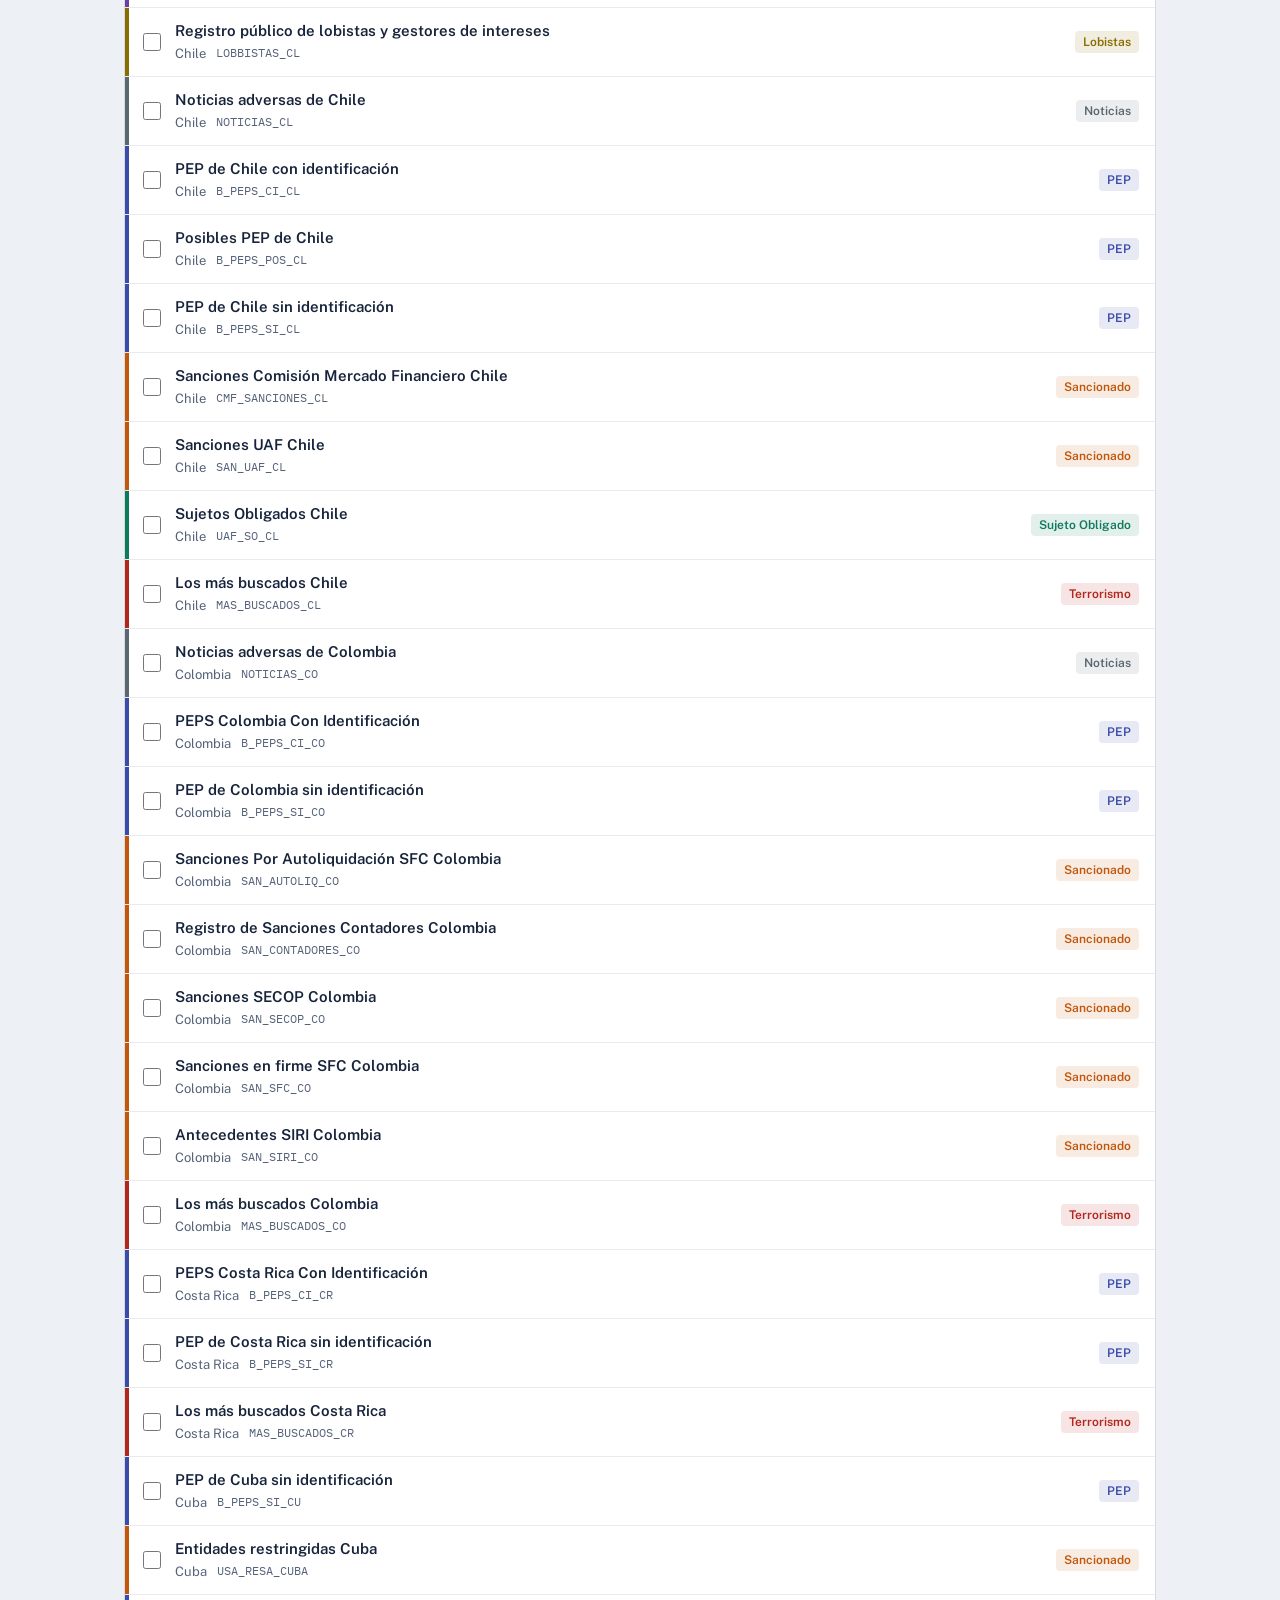
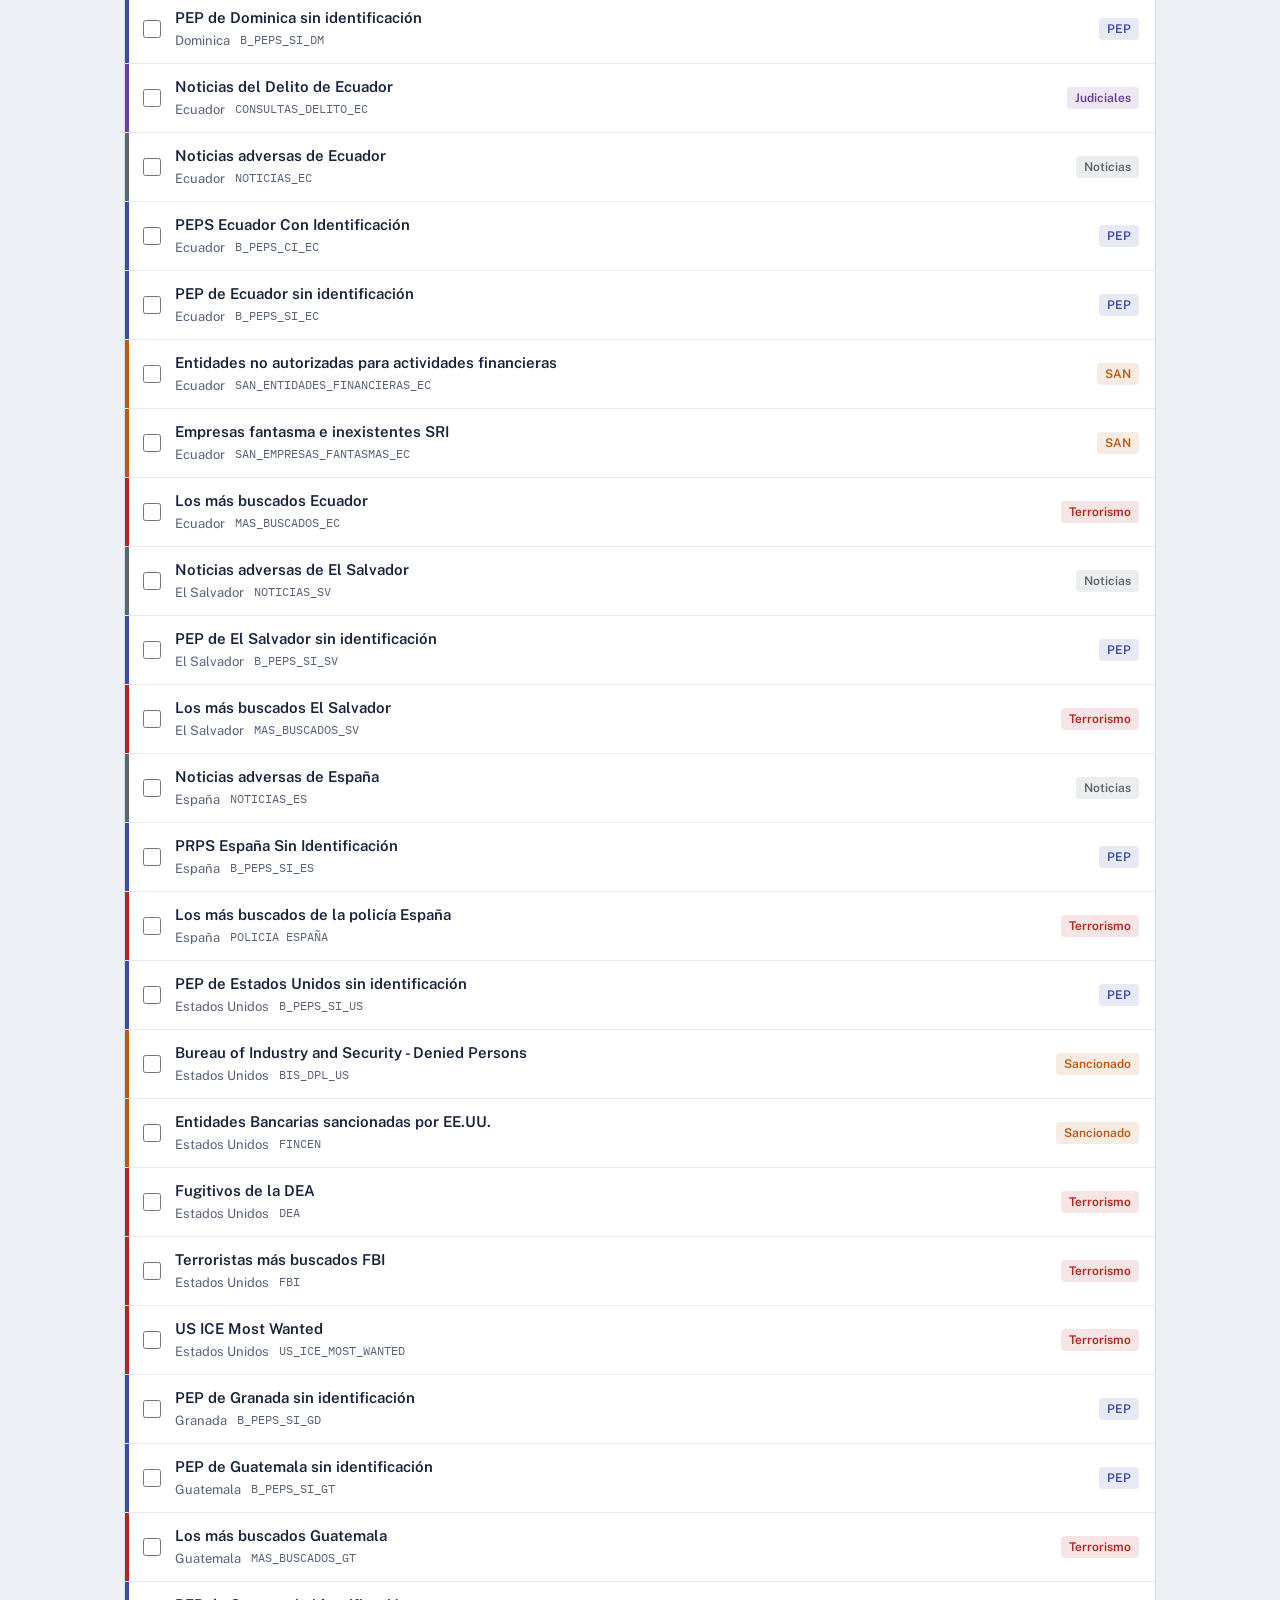
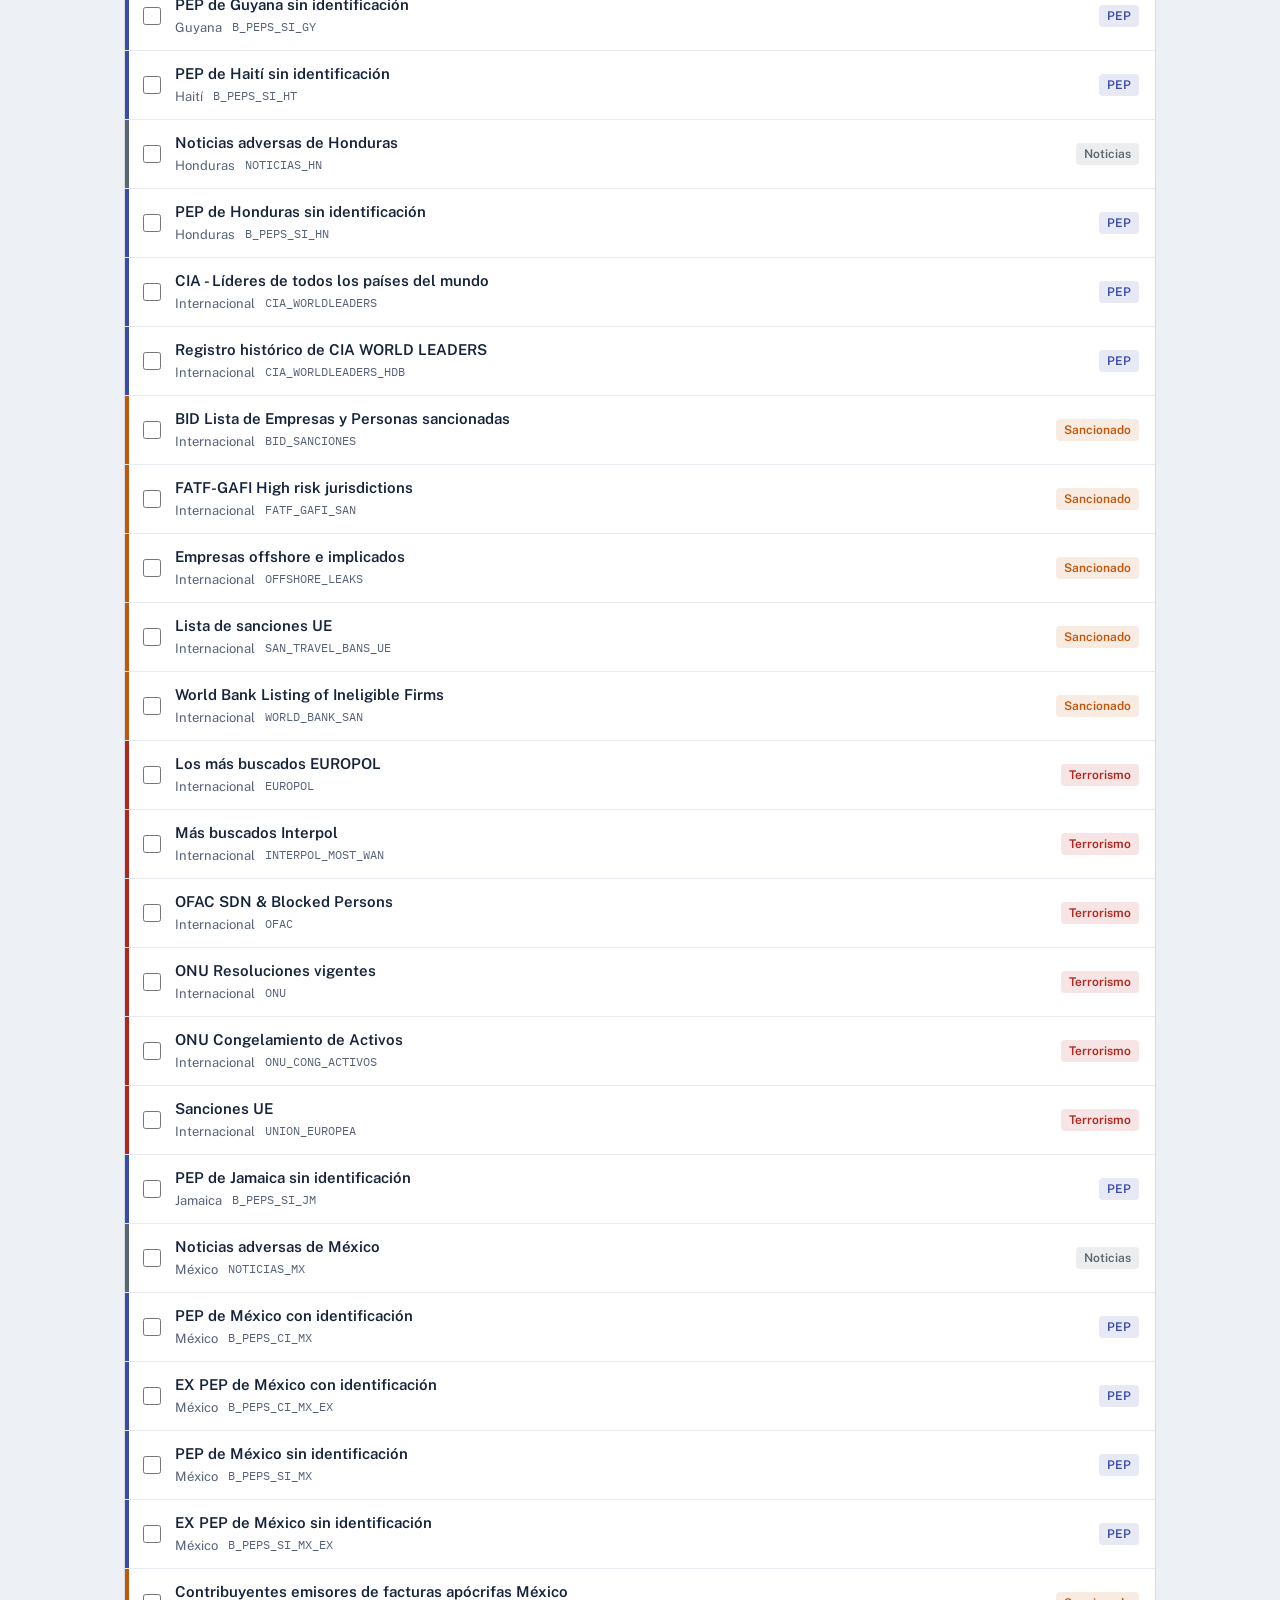
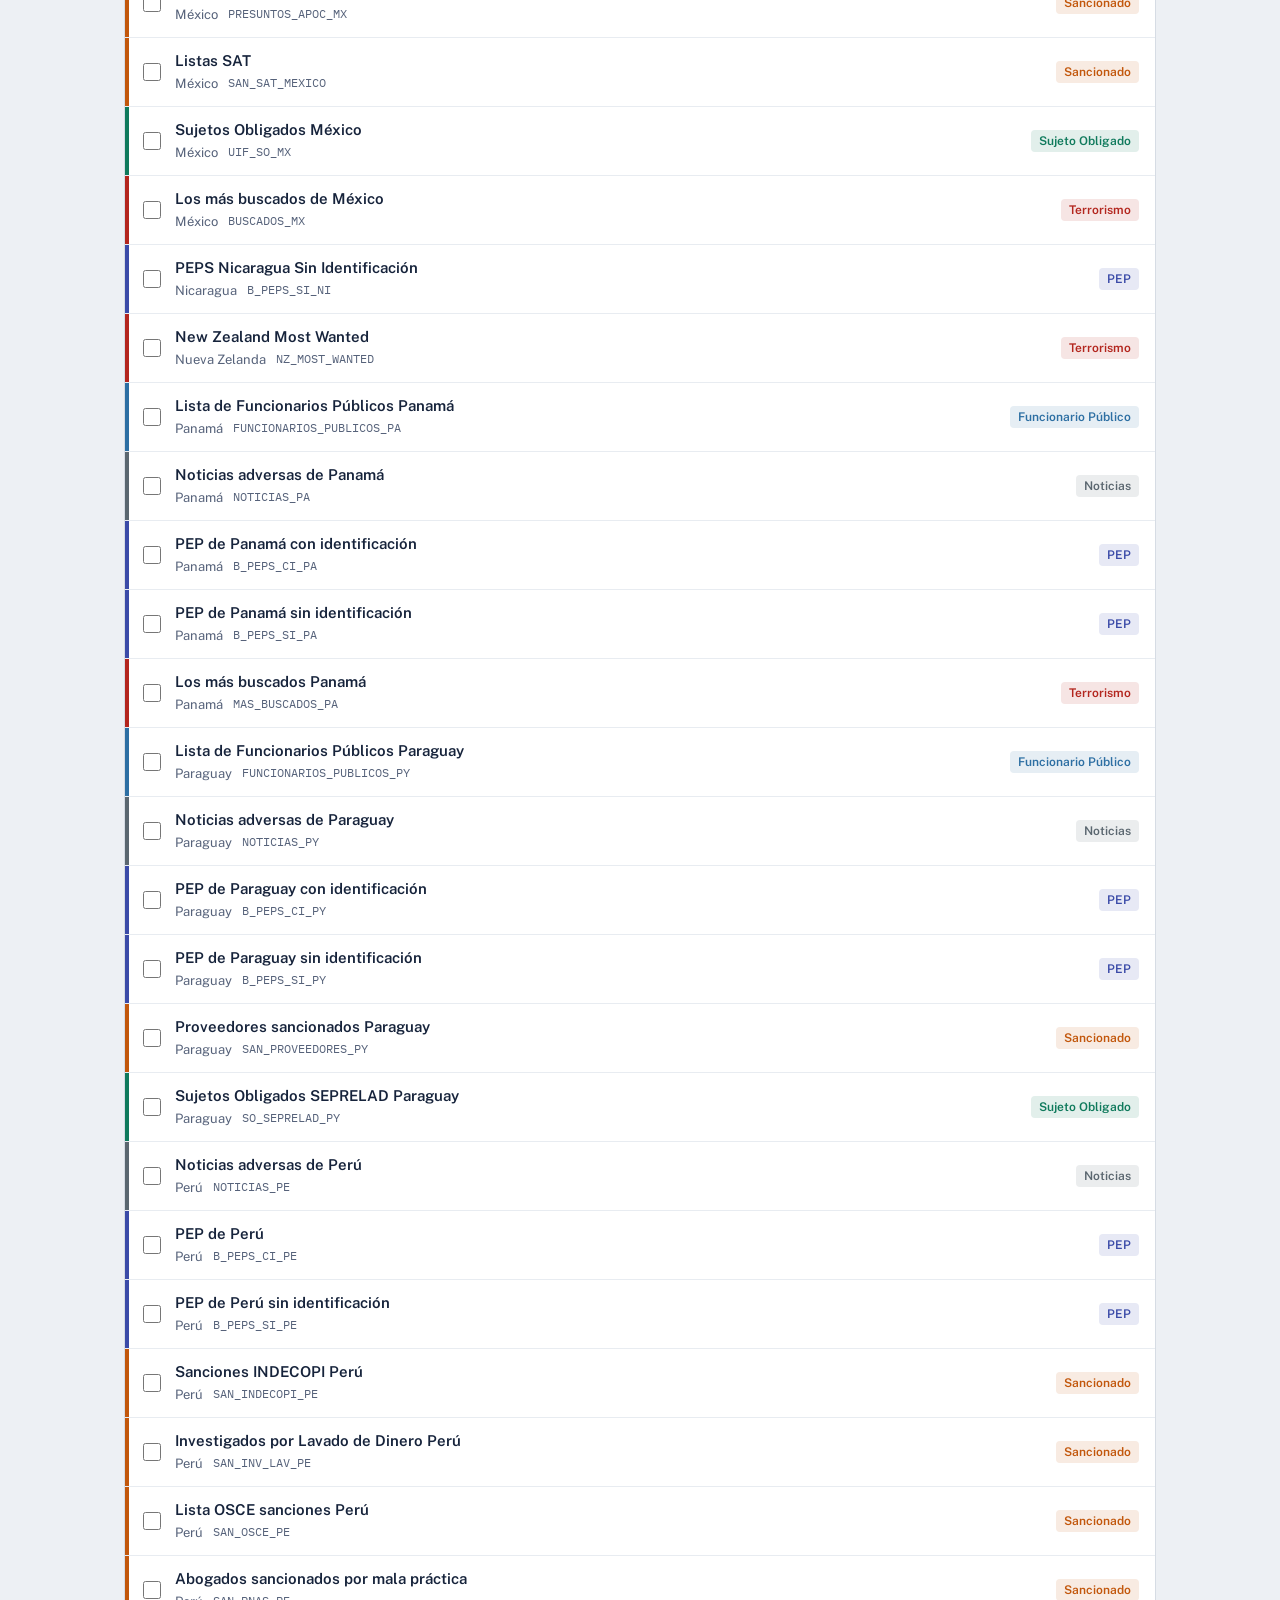
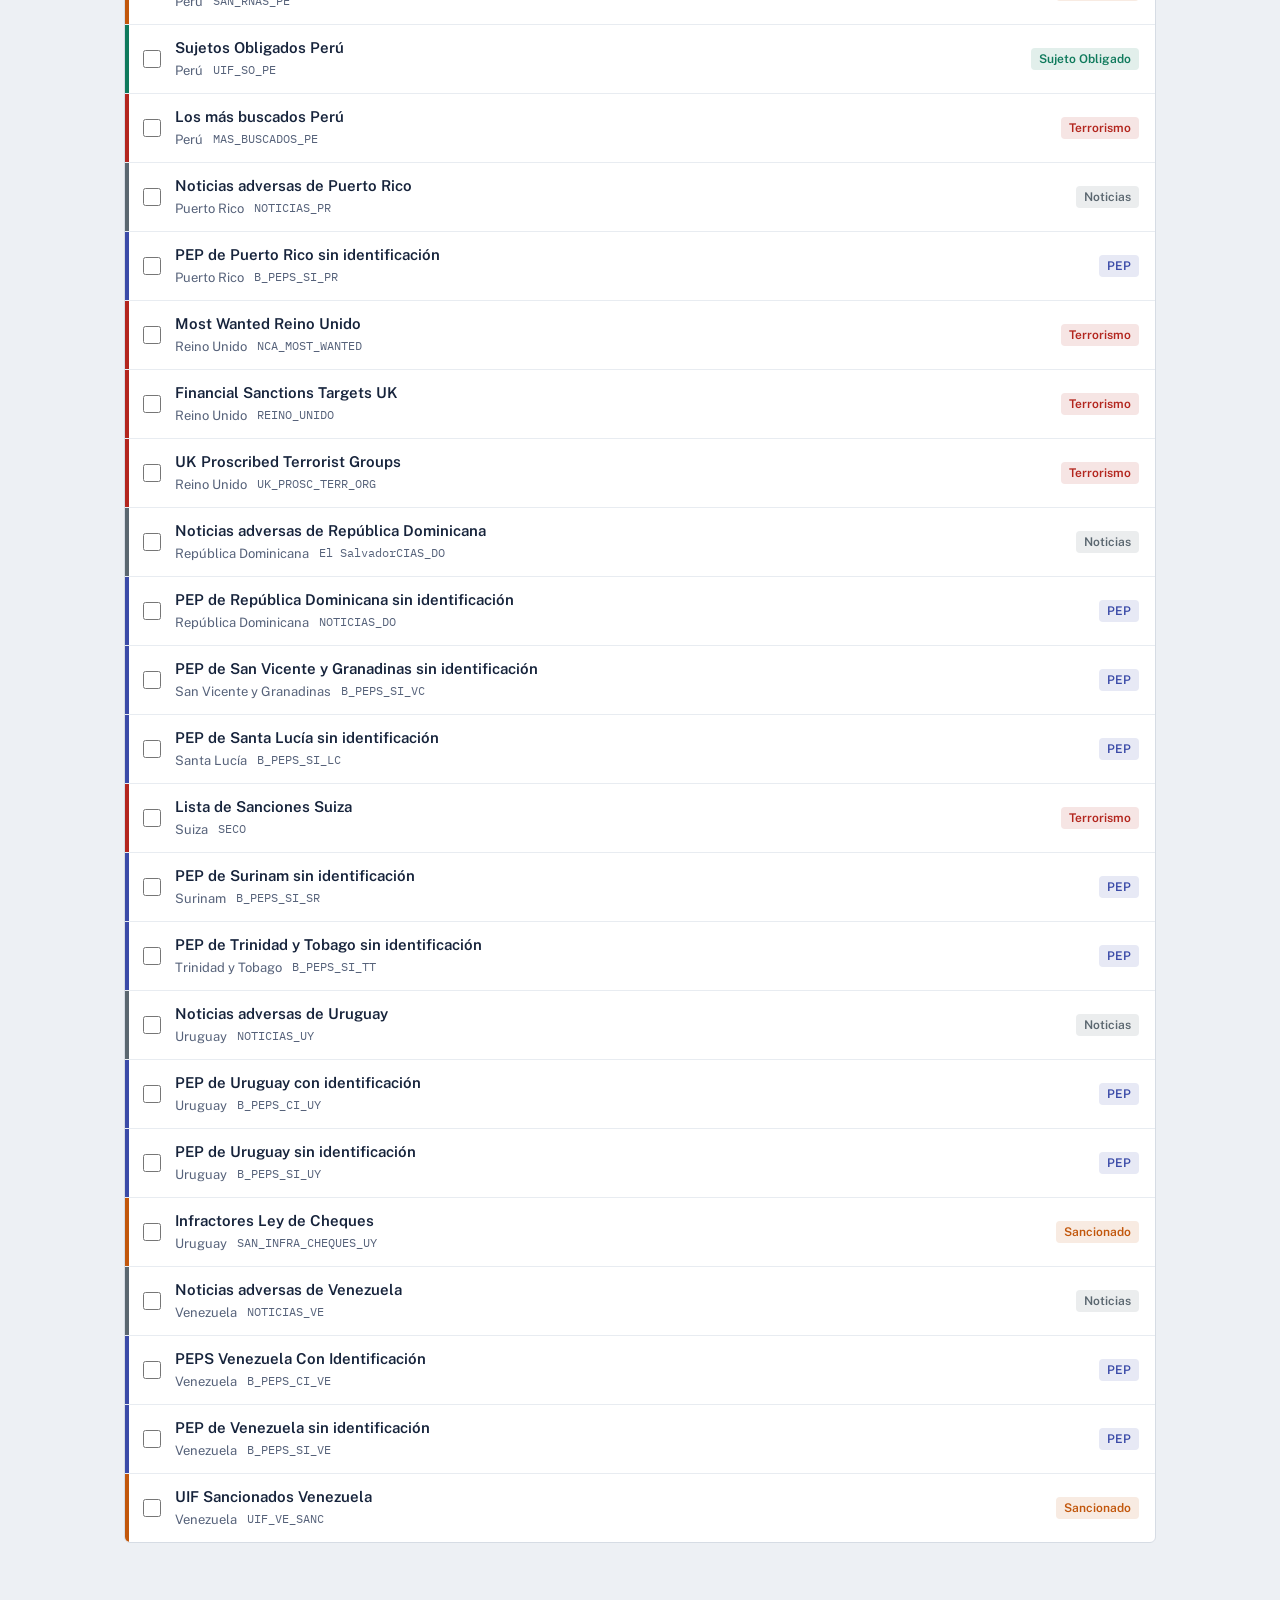
==== commit bc651c59: "Add files via upload" ====
--- a/crear.html
+++ b/crear.html
@@ -17,6 +17,7 @@
       <nav class="nav">
         <a href="index.html">Informe</a>
         <a href="crear.html" class="activo" id="navCrear">Nueva búsqueda</a>
+        <a href="endpoints.html">Endpoints</a>
       </nav>
     </div>
   </header>
--- a/css/estilos.css
+++ b/css/estilos.css
@@ -474,3 +474,164 @@
   .barra-acciones .estado { width: 100%; }
   .barra-acciones .btn { flex: 1; }
 }
+
+/* ======================================
+   ENDPOINTS
+   ====================================== */
+
+/* Selector de modo */
+.segmentado {
+  display: inline-flex;
+  background: #E1E6ED;
+  border-radius: 8px;
+  padding: 3px;
+}
+.segmentado button {
+  font: inherit;
+  font-size: 14px;
+  font-weight: 600;
+  color: var(--tinta-suave);
+  background: none;
+  border: none;
+  padding: 7px 14px;
+  border-radius: 6px;
+  cursor: pointer;
+}
+.segmentado button[aria-checked="true"] {
+  background: #fff;
+  color: var(--tinta);
+  box-shadow: 0 1px 3px rgba(22, 35, 59, .15);
+}
+
+/* Módulos */
+.modulos {
+  display: grid;
+  grid-template-columns: repeat(auto-fill, minmax(240px, 1fr));
+  gap: 10px;
+}
+.modulo {
+  display: flex;
+  gap: 12px;
+  align-items: flex-start;
+  background: var(--papel);
+  border: 1px solid var(--linea);
+  border-radius: var(--radio);
+  padding: 14px 16px;
+  cursor: pointer;
+  margin: 0;
+  font-weight: 400;
+  font-size: 15px;
+}
+.modulo input { width: 18px; height: 18px; margin: 2px 0 0; accent-color: var(--acento); }
+.modulo.marcada { border-color: var(--acento); box-shadow: 0 0 0 1px var(--acento); }
+.modulo .card-title, .modulo .card-sub { display: block; }
+.modulo .card-sub { margin-bottom: 0; }
+
+/* Lista de endpoints */
+.grupo-endpoints {
+  background: var(--papel);
+  border: 1px solid var(--linea);
+  border-radius: var(--radio);
+  margin-bottom: 10px;
+  overflow: hidden;
+}
+.grupo-titulo {
+  font-weight: 600;
+  padding: 10px 16px;
+  background: #F7F9FB;
+  border-bottom: 1px solid #E8ECF1;
+}
+.endpoint {
+  display: grid;
+  grid-template-columns: 110px 1fr auto;
+  gap: 12px;
+  align-items: center;
+  padding: 10px 8px 10px 16px;
+  border-bottom: 1px solid #E8ECF1;
+}
+.endpoint:last-child { border-bottom: none; }
+.endpoint-nombre { font-size: 13px; color: var(--tinta-suave); }
+.endpoint-url {
+  font-family: var(--mono);
+  font-size: 13px;
+  word-break: break-all;
+}
+@media (max-width: 600px) {
+  .endpoint { grid-template-columns: 1fr auto; }
+  .endpoint-nombre { grid-column: 1 / -1; }
+}
+
+mark {
+  background: #E3ECF8;
+  color: var(--acento-osc);
+  border-radius: 3px;
+  padding: 0 2px;
+}
+mark.falta { background: #FBEAE9; color: var(--peligro); }
+
+/* Validación del tenant */
+.input-error { border-color: var(--peligro); }
+.input-error:focus { border-color: var(--peligro); box-shadow: 0 0 0 3px rgba(179, 38, 30, .15); }
+.ayuda.error { color: var(--peligro); }
+.link-sugerencia {
+  font: inherit;
+  font-weight: 600;
+  color: var(--acento);
+  background: none;
+  border: none;
+  padding: 0;
+  text-decoration: underline;
+  cursor: pointer;
+}
+
+/* Vista previa del mail */
+.mail {
+  background: var(--papel);
+  border: 1px solid var(--linea);
+  border-radius: var(--radio);
+}
+.mail-asunto {
+  display: flex;
+  gap: 12px;
+  align-items: baseline;
+  padding: 12px 20px;
+  border-bottom: 1px solid #E8ECF1;
+  font-weight: 600;
+}
+.mail-etiqueta {
+  font-size: 12px;
+  font-weight: 600;
+  color: var(--tinta-suave);
+  min-width: 48px;
+}
+.mail-cuerpo { padding: 20px; }
+.mail-cuerpo > div { font-family: var(--fuente) !important; font-size: 15px !important; }
+.mail-cuerpo p { word-break: break-word; }
+
+/* Método, body y líneas de endpoint */
+.endpoint-linea { display: flex; align-items: center; gap: 8px; min-width: 0; }
+.metodo {
+  font-family: var(--mono);
+  font-size: 11px;
+  font-weight: 500;
+  color: #fff;
+  background: var(--ok);
+  padding: 2px 6px;
+  border-radius: 3px;
+  flex-shrink: 0;
+}
+.endpoint-body {
+  grid-column: 2;
+  margin: 0;
+  font-family: var(--mono);
+  font-size: 12px;
+  background: #F4F6F9;
+  border: 1px solid #E8ECF1;
+  border-radius: var(--radio);
+  padding: 10px 12px;
+  overflow-x: auto;
+}
+.endpoint .endpoint-body + .btn-texto { align-self: start; }
+textarea.input { resize: vertical; line-height: 1.5; }
+.mail-cuerpo a { color: var(--acento); }
+@media (max-width: 600px) { .endpoint-body { grid-column: 1 / -1; } }
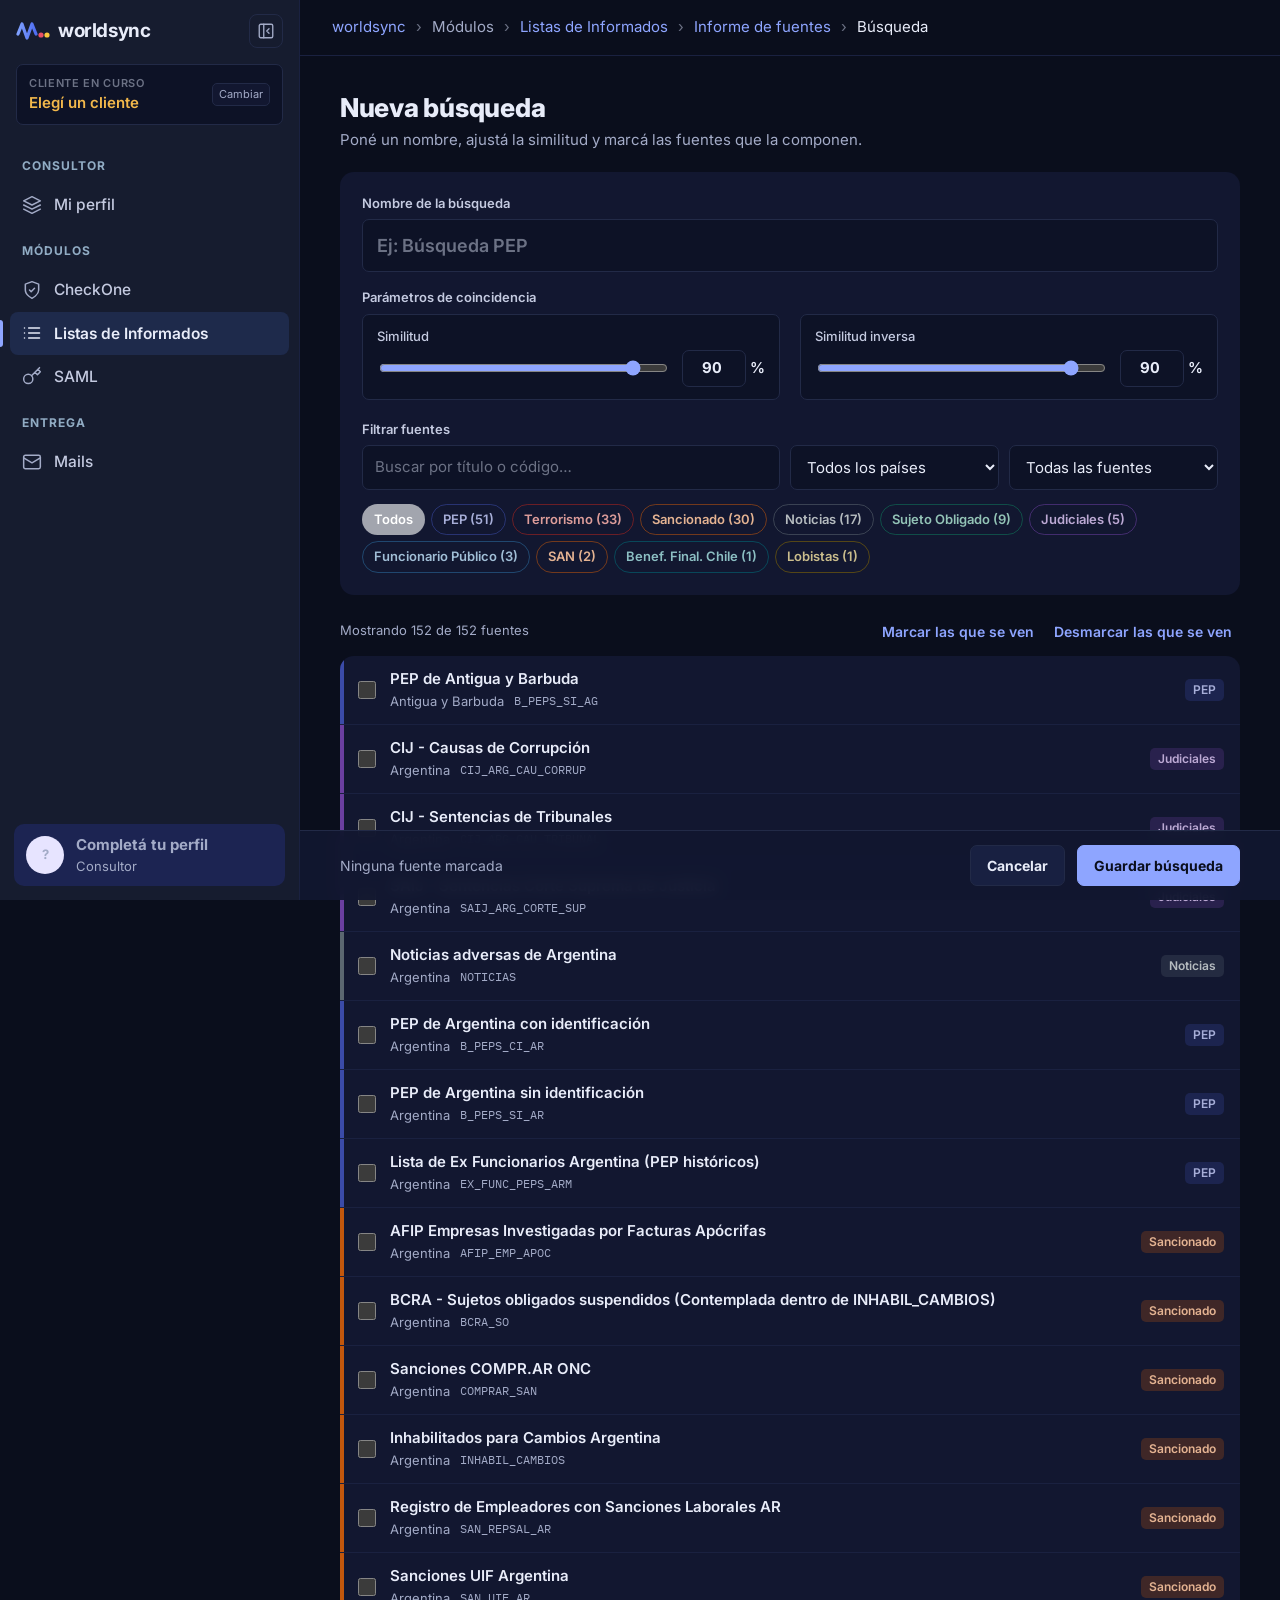
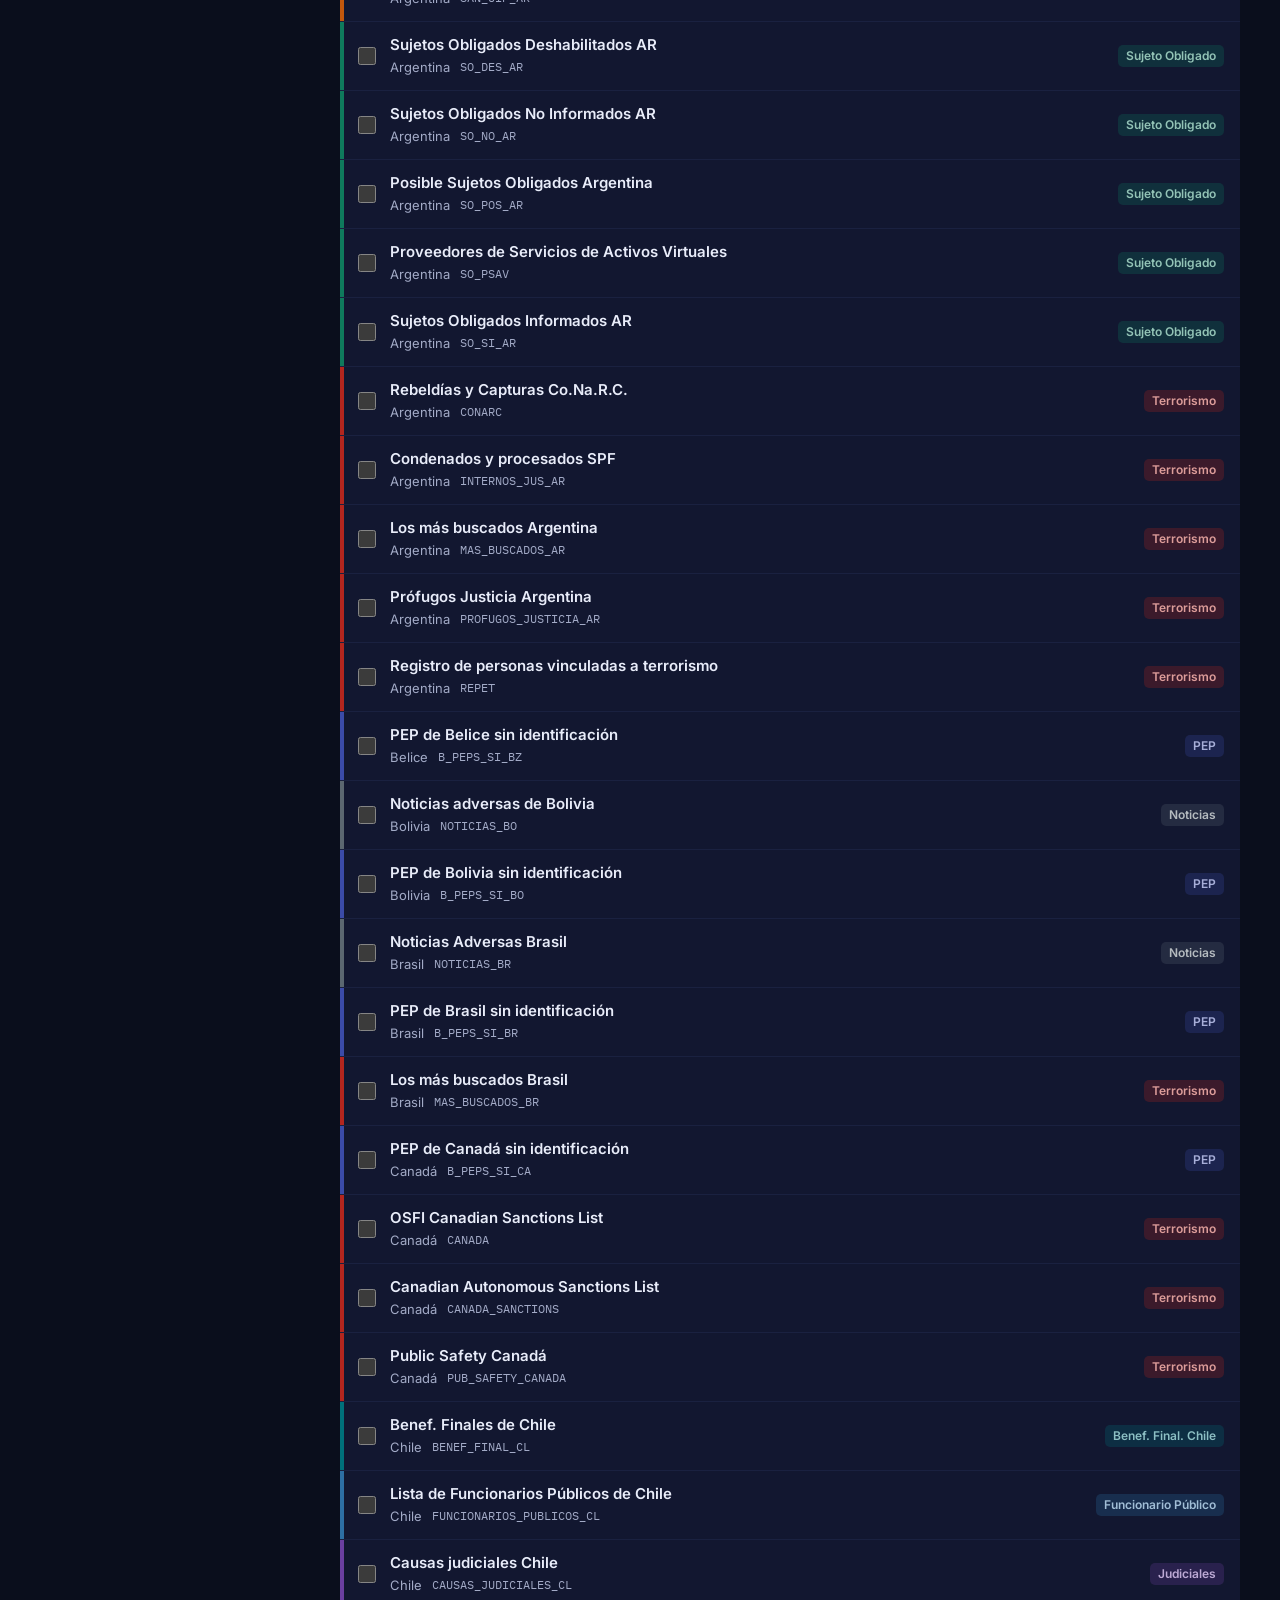
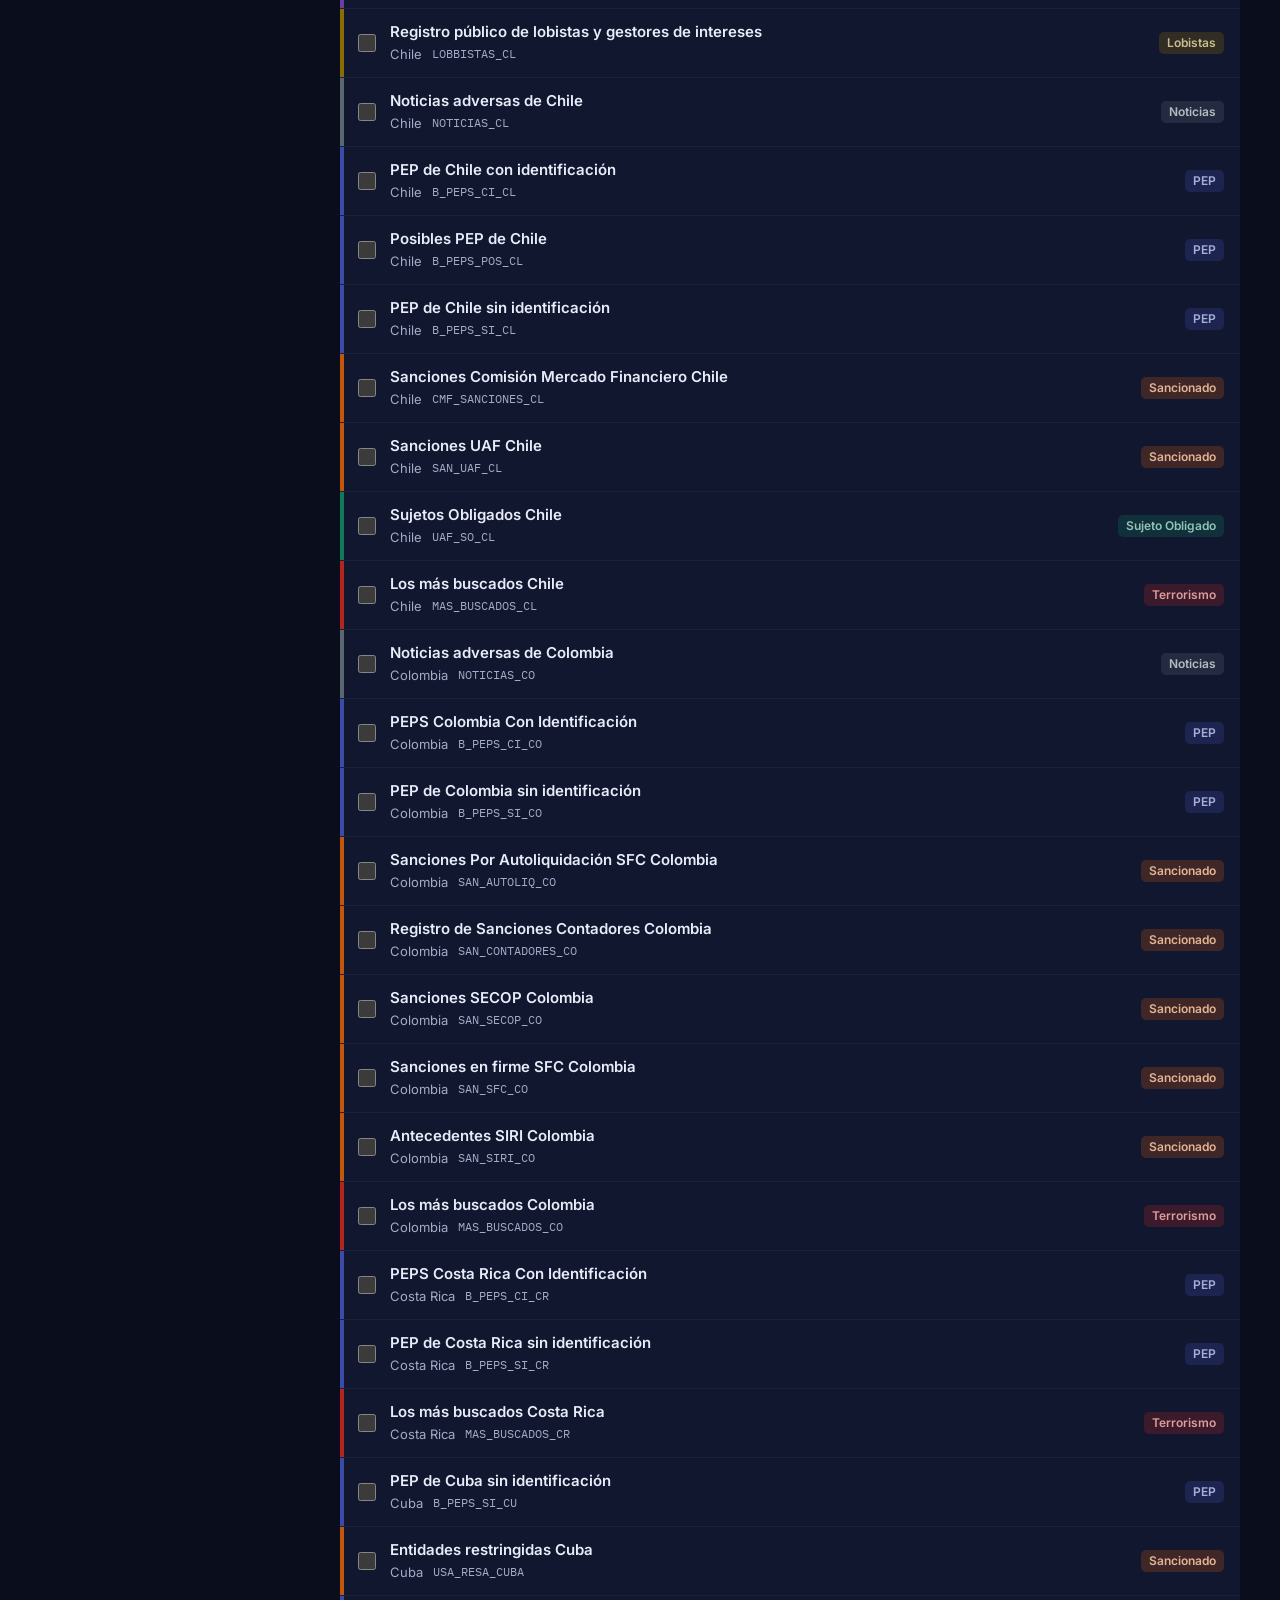
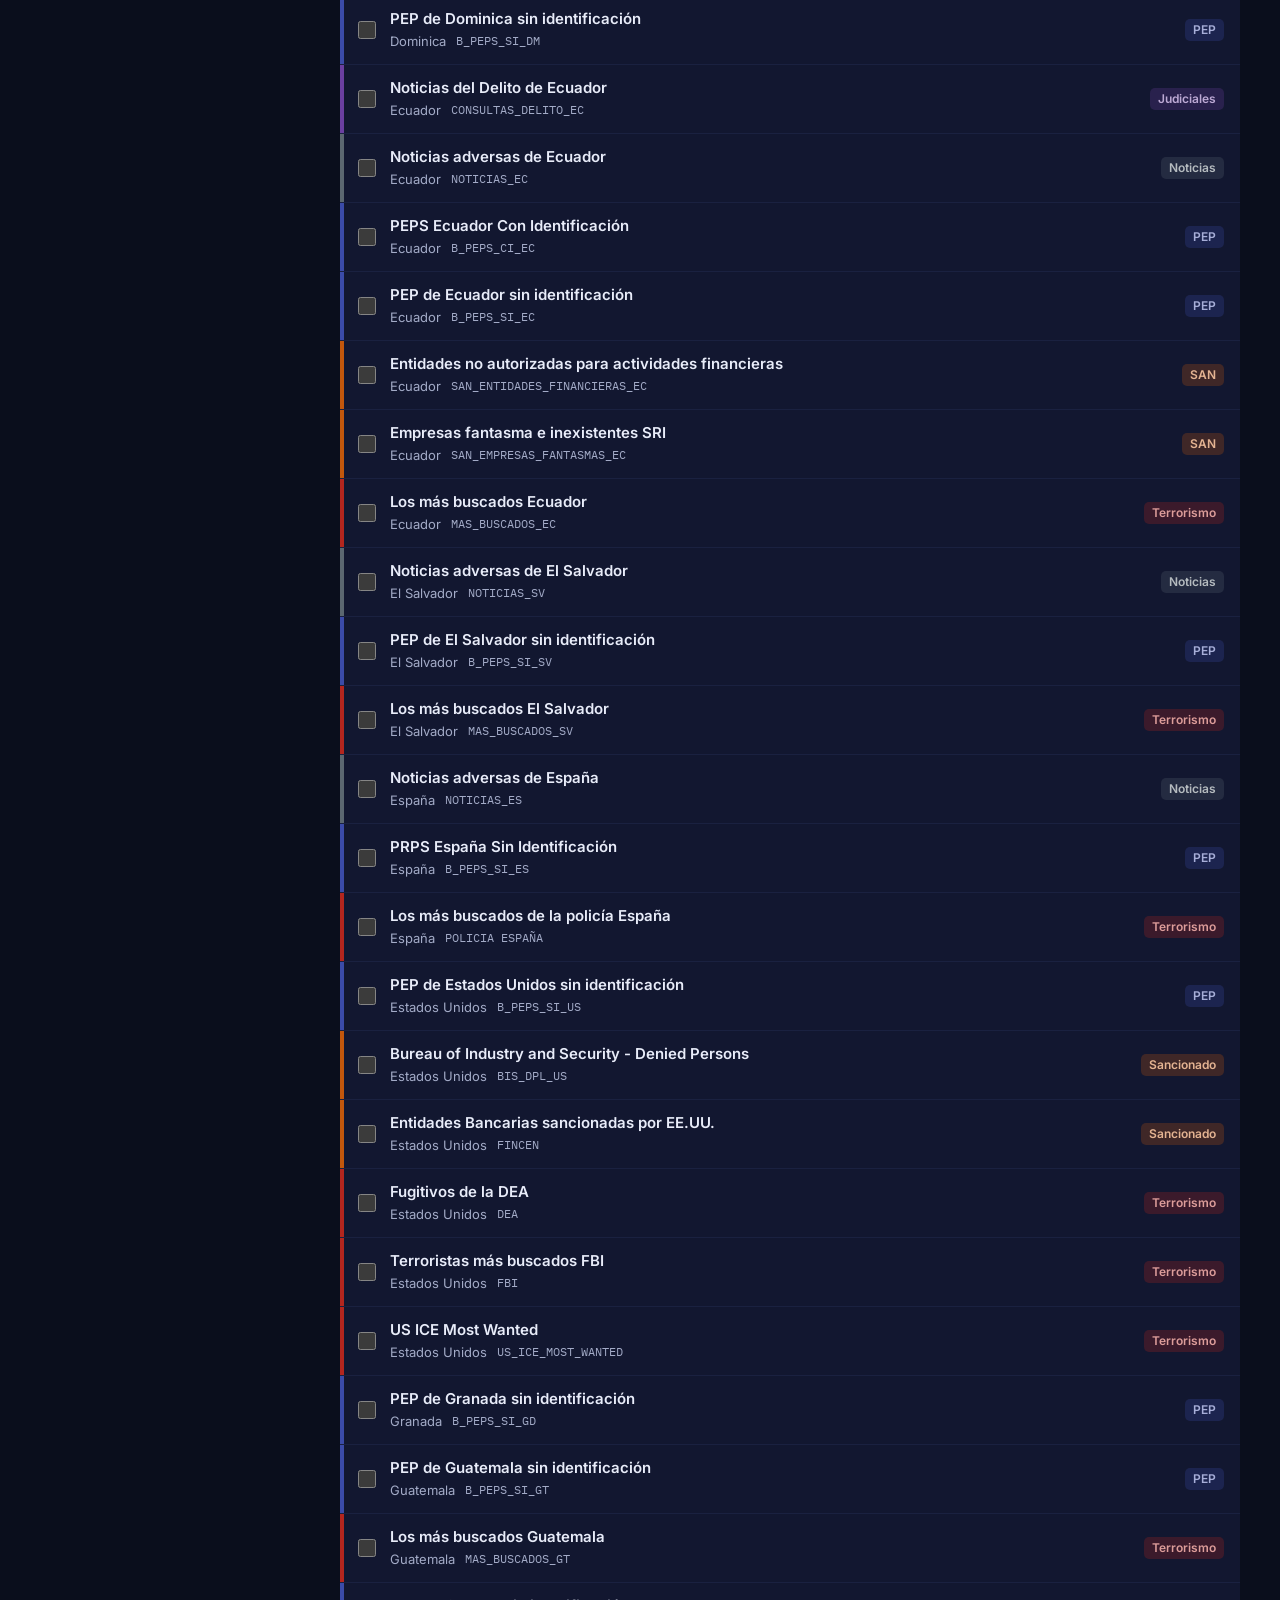
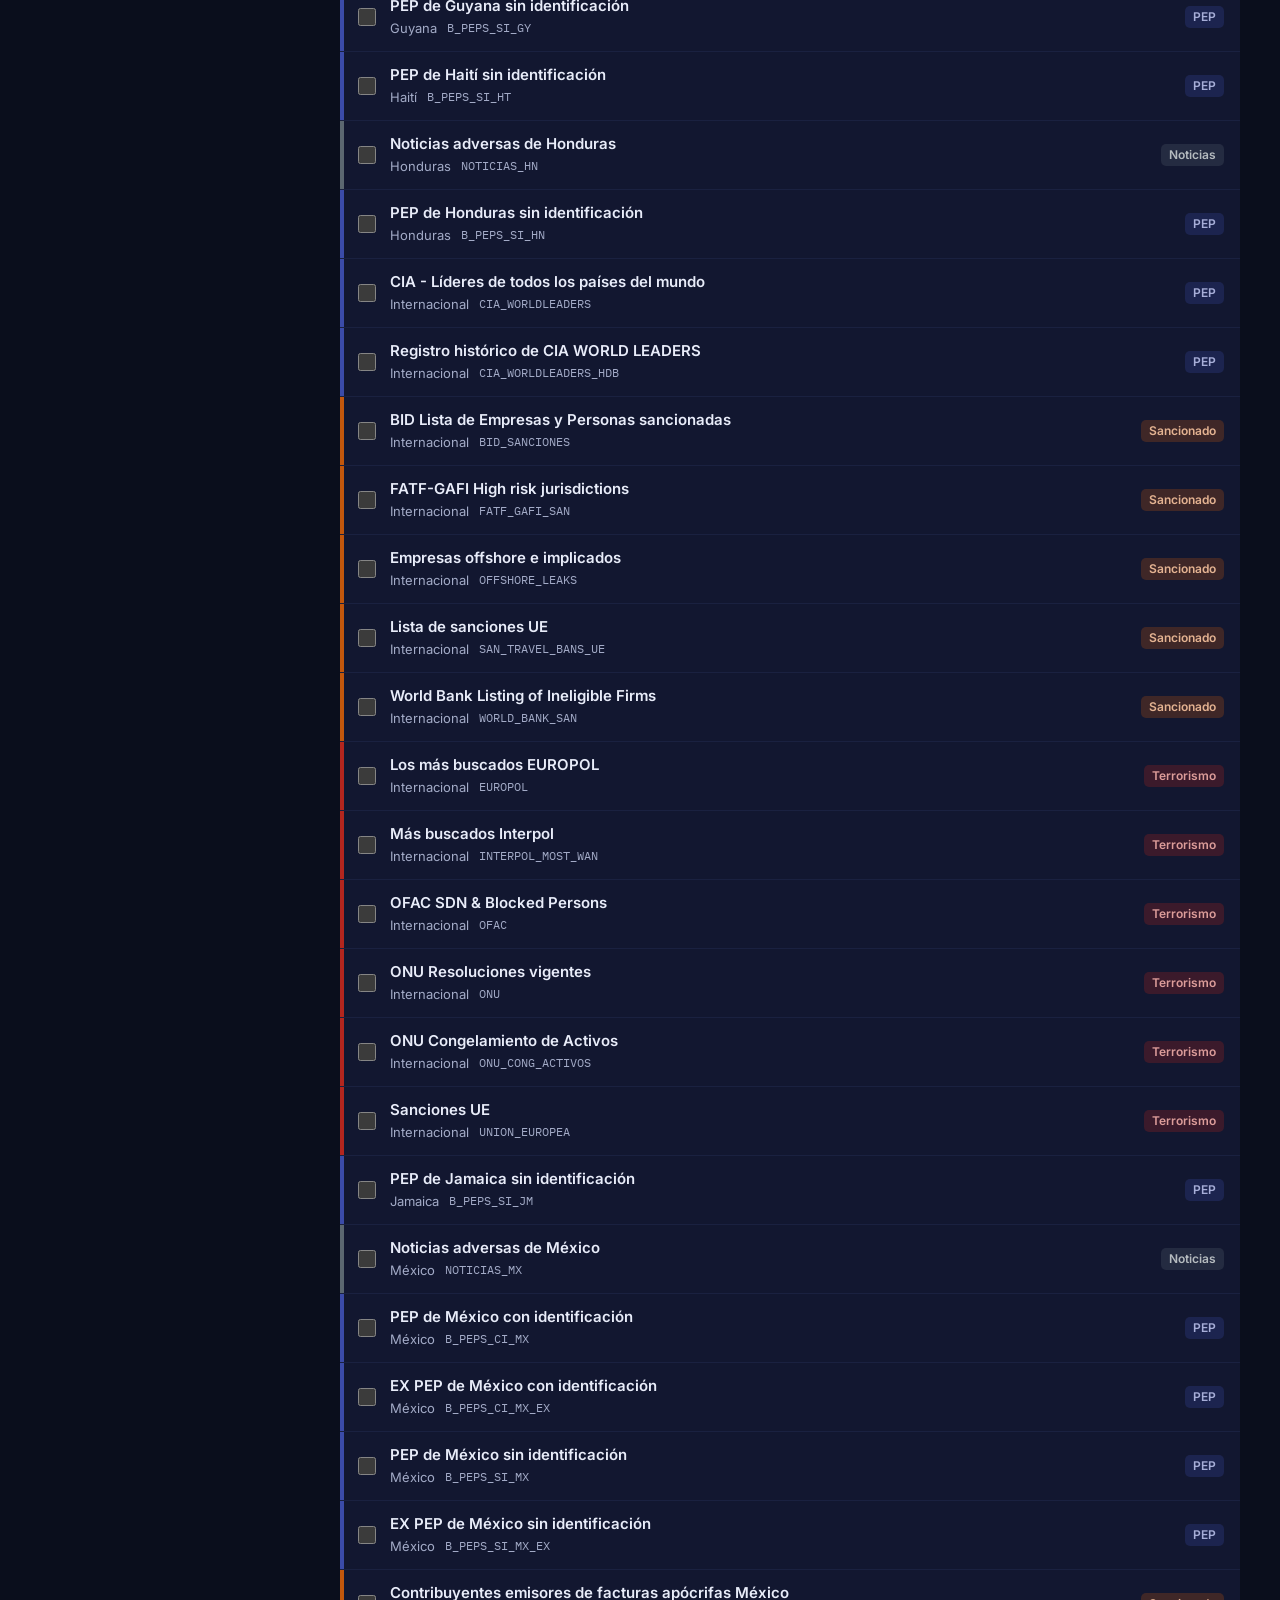
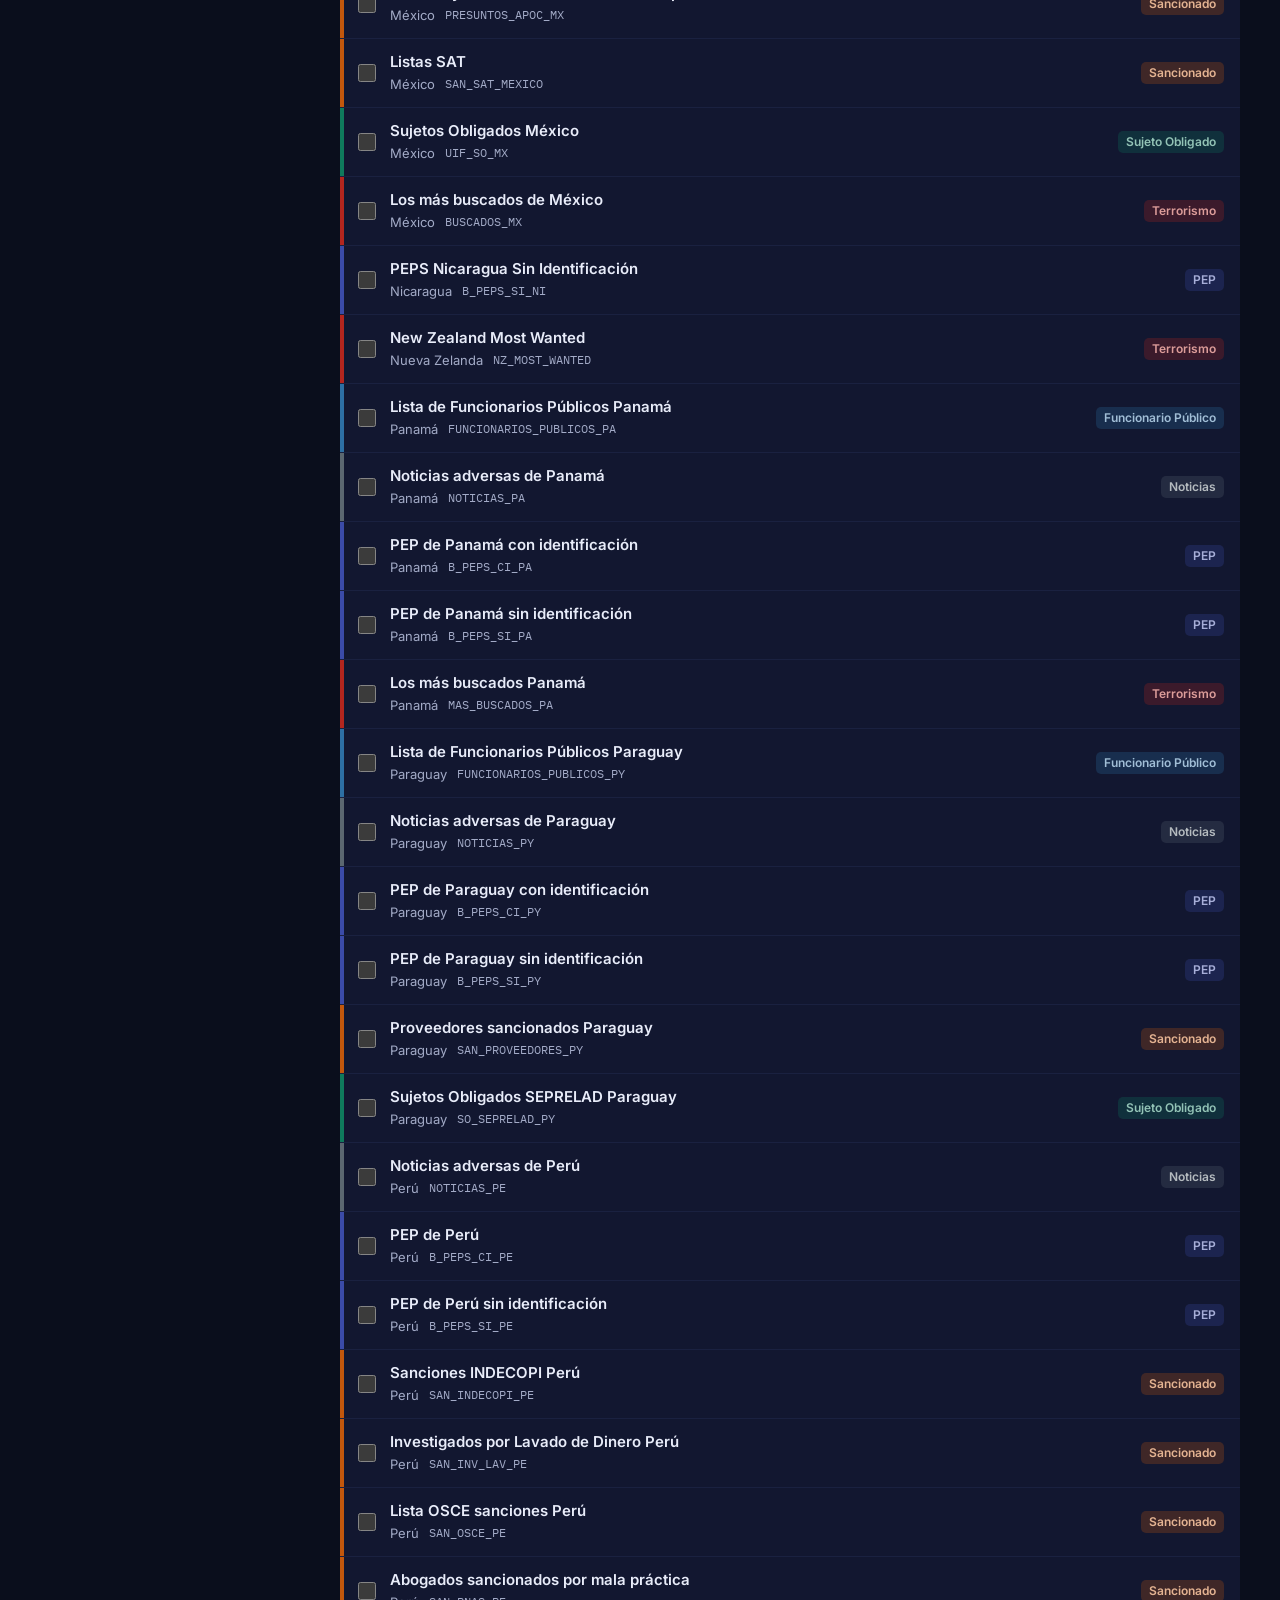
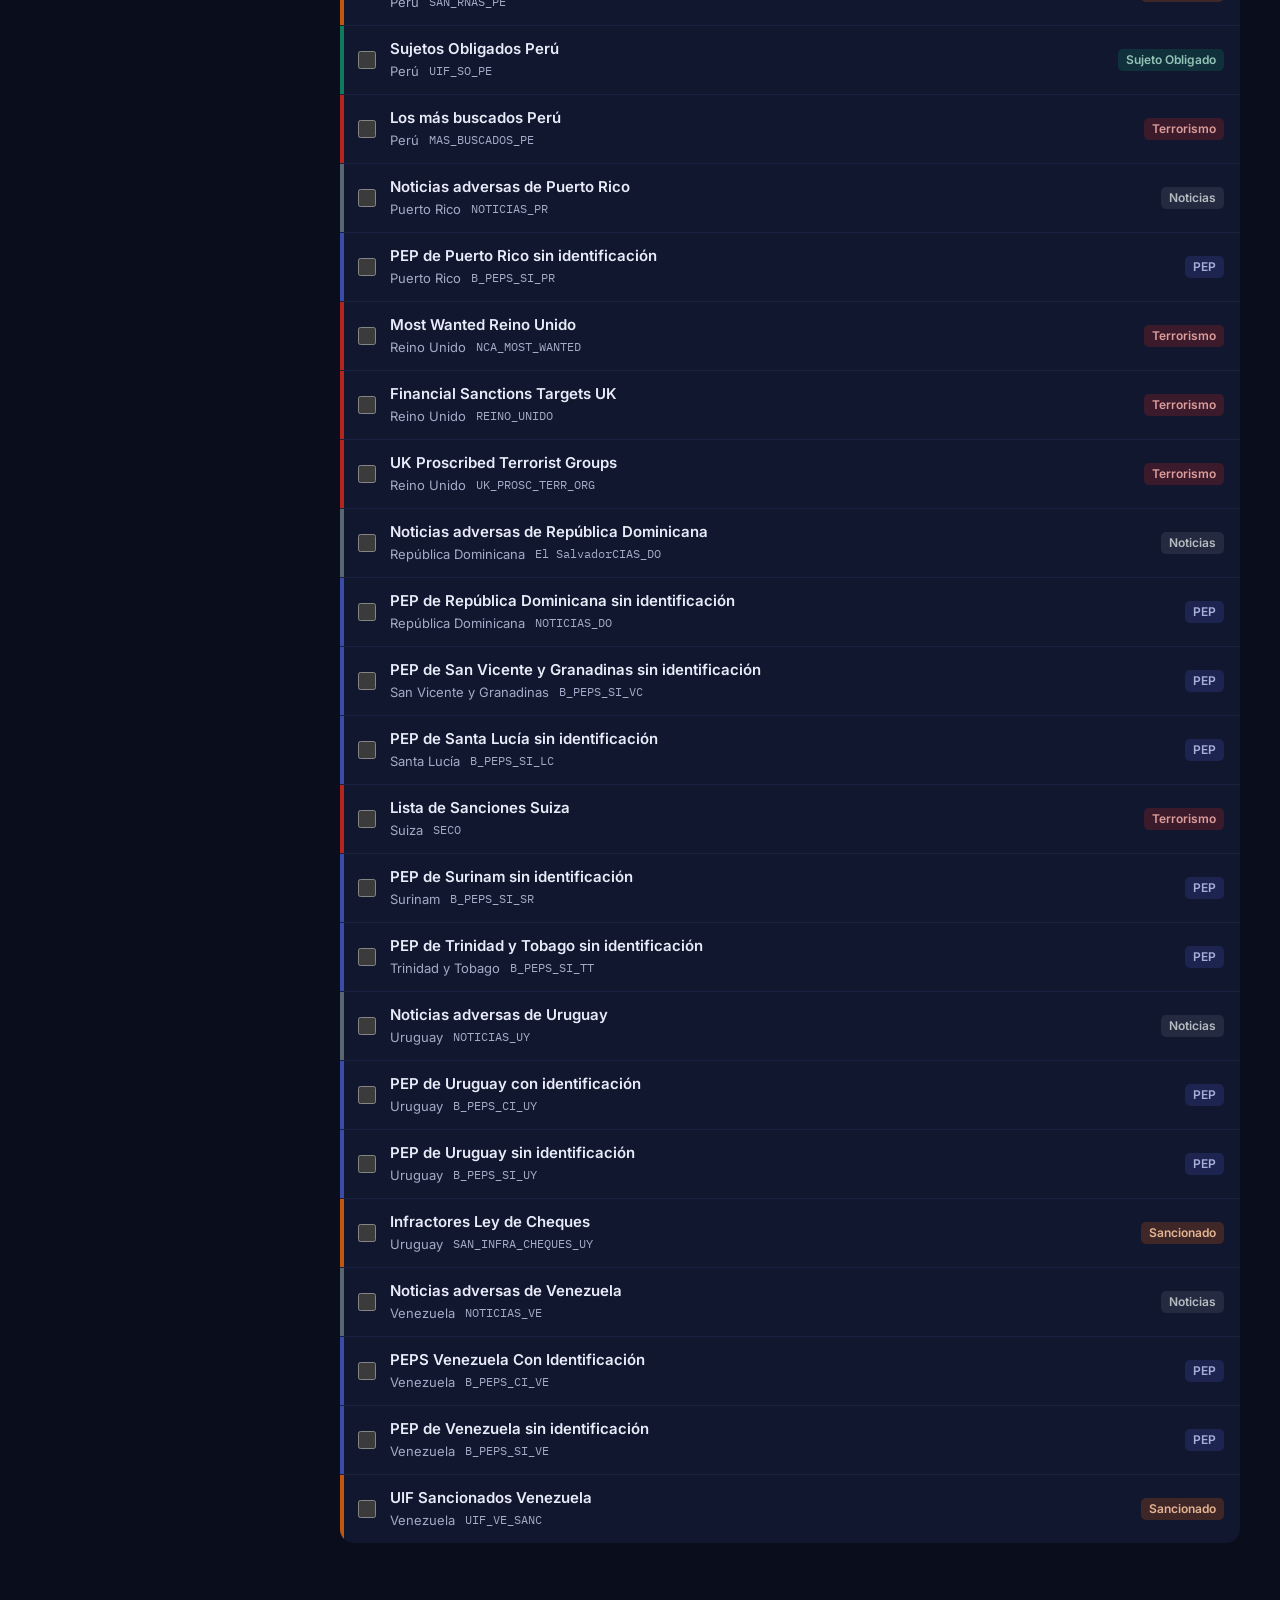
==== commit d705b73c: "ok" ====
--- a/crear.html
+++ b/crear.html
@@ -3,24 +3,12 @@
 <head>
   <meta charset="UTF-8">
   <meta name="viewport" content="width=device-width, initial-scale=1">
-  <title>Búsqueda · Listas de Informados</title>
+  <title>Búsqueda · worldsync</title>
   <link rel="stylesheet" href="css/estilos.css">
 </head>
-<body>
+<body data-activo="ldi" data-migas='[["Módulos"],["Listas de Informados","modulo.html?id=ldi"],["Informe de fuentes","informe.html"],["Búsqueda"]]'>
 
-  <header class="topbar">
-    <div class="topbar-in">
-      <a class="marca" href="index.html">
-        <span class="marca-logo"><span style="background:#6F80E0"></span><span style="background:#F08A3E"></span><span style="background:#F2685F"></span></span>
-        Compliance One <small>Listas de Informados</small>
-      </a>
-      <nav class="nav">
-        <a href="index.html">Informe</a>
-        <a href="crear.html" class="activo" id="navCrear">Nueva búsqueda</a>
-        <a href="endpoints.html">Endpoints</a>
-      </nav>
-    </div>
-  </header>
+  
 
   <main class="container">
 
@@ -82,12 +70,13 @@
   <div class="barra-acciones">
     <div class="barra-acciones-in">
       <span class="estado" id="estadoSeleccion"></span>
-      <a class="btn btn-sec" href="index.html">Cancelar</a>
+      <a class="btn btn-sec" href="informe.html">Cancelar</a>
       <button class="btn" onclick="guardarBusqueda()">Guardar búsqueda</button>
     </div>
   </div>
 
   <script src="js/comun.js"></script>
+  <script src="js/layout.js"></script>
   <script src="js/crear.js"></script>
 
 </body>
--- a/css/estilos.css
+++ b/css/estilos.css
@@ -1,578 +1,483 @@
 /* ======================================
-   LISTAS DE INFORMADOS - ESTILOS
-   ====================================== */
-
-@import url("https://fonts.googleapis.com/css2?family=Public+Sans:wght@400;500;600;700&family=IBM+Plex+Mono:wght@500&display=swap");
+   CONSULTOR - ESTILO WORLDSYNC
+   ====================================== */
+
+@import url("https://fonts.googleapis.com/css2?family=Inter:wght@400;500;600;700;800&family=IBM+Plex+Mono:wght@400;500&display=swap");
 
 :root {
-  --tinta:      #16233B;   /* textos y barra superior */
-  --tinta-suave:#56627A;   /* textos secundarios */
-  --fondo:      #EDF0F4;   /* fondo general */
-  --papel:      #FFFFFF;   /* tarjetas */
-  --linea:      #D6DCE4;   /* bordes */
-  --acento:     #0B5CAD;   /* botón principal */
-  --acento-osc: #084785;
-  --peligro:    #B3261E;
-  --ok:         #0F7A5C;
-
-  --radio: 6px;
-  --fuente: "Public Sans", system-ui, "Segoe UI", Roboto, Arial, sans-serif;
+  color-scheme: dark;
+
+  /* Fondos */
+  --fondo:      #0A0E1C;   /* área principal */
+  --lateral:    #161C2F;   /* barra lateral */
+  --papel:      #121730;   /* tarjetas */
+  --papel-2:    #182041;   /* hover / campos */
+  --activo:     #1E2A4B;   /* ítem activo del menú */
+  --hundido:    #0D1226;   /* inputs */
+
+  /* Líneas y textos */
+  --linea:      #222A47;
+  --linea-suave:#1A2140;
+  --tinta:      #E8ECF9;
+  --tinta-suave:#A3ABC7;
+  --tenue:      #6C7285;
+
+  /* Acentos */
+  --acento:     #8EA5FF;
+  --acento-osc: #7088F0;
+  --acento-bg:  rgba(142, 165, 255, .14);
+  --ambar:      #F2B84B;
+  --ok:         #5CCB95;
+  --peligro:    #F2777F;
+
+  --radio: 10px;
+  --radio-chico: 7px;
+  --lateral-ancho: 300px;
+
+  --fuente: "Inter", system-ui, "Segoe UI", Roboto, Arial, sans-serif;
   --mono: "IBM Plex Mono", ui-monospace, Consolas, monospace;
 }
 
 * { box-sizing: border-box; }
+html, body { margin: 0; }
 
 body {
-  margin: 0;
   font-family: var(--fuente);
   font-size: 15px;
   line-height: 1.5;
   color: var(--tinta);
   background: var(--fondo);
-  padding-bottom: 96px; /* lugar para la barra de acciones */
-}
-
-h1, h2, h3 { line-height: 1.2; margin: 0; }
-h1 { font-size: 26px; font-weight: 700; letter-spacing: -0.01em; }
-h2 { font-size: 17px; font-weight: 600; }
-
-/* ---------- Barra superior ---------- */
-.topbar {
-  background: var(--tinta);
-  color: #fff;
-}
-.topbar-in {
-  max-width: 1080px;
+  -webkit-font-smoothing: antialiased;
+}
+
+h1, h2, h3 { line-height: 1.2; margin: 0; letter-spacing: -0.01em; }
+h1 { font-size: 26px; font-weight: 800; }
+h2 { font-size: 17px; font-weight: 700; }
+a { color: var(--acento); }
+
+:focus-visible { outline: 2px solid var(--acento); outline-offset: 2px; }
+
+/* ======================================
+   ESTRUCTURA: lateral + principal
+   ====================================== */
+.lateral-app {
+  position: fixed;
+  inset: 0 auto 0 0;
+  width: var(--lateral-ancho);
+  background: var(--lateral);
+  border-right: 1px solid var(--linea-suave);
+  display: flex;
+  flex-direction: column;
+  z-index: 30;
+  transition: transform .2s ease;
+}
+
+.app-principal {
+  margin-left: var(--lateral-ancho);
+  min-height: 100vh;
+  transition: margin-left .2s ease;
+}
+
+body.lateral-cerrada .lateral-app { transform: translateX(-100%); }
+body.lateral-cerrada .app-principal { margin-left: 0; }
+
+.lateral-cabecera {
+  display: flex;
+  align-items: center;
+  justify-content: space-between;
+  padding: 14px 16px 12px;
+}
+
+.logo {
+  display: flex;
+  align-items: center;
+  gap: 8px;
+  color: var(--tinta);
+  text-decoration: none;
+  font-weight: 700;
+  font-size: 19px;
+  letter-spacing: -0.02em;
+}
+.logo svg { display: block; }
+
+.btn-icono {
+  width: 34px;
+  height: 34px;
+  display: inline-grid;
+  place-items: center;
+  border-radius: 8px;
+  border: 1px solid var(--linea);
+  background: transparent;
+  color: var(--tinta-suave);
+  cursor: pointer;
+}
+.btn-icono:hover { color: var(--tinta); background: var(--papel-2); }
+
+/* Selector de cliente en la lateral */
+.cliente-actual {
+  margin: 4px 16px 8px;
+  display: flex;
+  align-items: center;
+  gap: 10px;
+  width: calc(100% - 32px);
+  padding: 10px 12px;
+  border: 1px solid var(--linea);
+  border-radius: var(--radio-chico);
+  background: var(--hundido);
+  color: var(--tinta);
+  font: inherit;
+  text-align: left;
+  cursor: pointer;
+}
+.cliente-actual:hover { border-color: #33406A; }
+.cliente-actual .ca-textos { min-width: 0; flex: 1; }
+.cliente-actual .ca-etiqueta { display: block; font-size: 11px; color: var(--tenue); font-weight: 600; letter-spacing: .06em; text-transform: uppercase; }
+.cliente-actual .ca-nombre { display: block; font-weight: 600; white-space: nowrap; overflow: hidden; text-overflow: ellipsis; }
+.cliente-actual .ca-tenant { font-family: var(--mono); font-size: 12px; color: var(--tinta-suave); }
+.cliente-actual .ca-vacio { color: var(--ambar); }
+.cliente-actual kbd {
+  font-family: var(--fuente);
+  font-size: 11px;
+  color: var(--tinta-suave);
+  border: 1px solid var(--linea);
+  border-radius: 5px;
+  padding: 2px 6px;
+  background: var(--papel);
+}
+
+.menu { flex: 1; overflow-y: auto; padding: 8px 10px; }
+.menu-seccion {
+  font-size: 12px;
+  font-weight: 700;
+  letter-spacing: .08em;
+  color: #91ACC4;
+  text-transform: uppercase;
+  padding: 16px 12px 8px;
+}
+.menu-sep { height: 1px; background: var(--linea); margin: 12px 12px 0; }
+.menu a {
+  position: relative;
+  display: flex;
+  align-items: center;
+  gap: 12px;
+  padding: 10px 12px;
+  border-radius: 8px;
+  color: #C4CAE0;
+  text-decoration: none;
+  font-weight: 500;
+  font-size: 15.5px;
+}
+.menu a svg { flex-shrink: 0; color: var(--tinta-suave); }
+.menu a:hover { background: rgba(255,255,255,.04); color: var(--tinta); }
+.menu a.activo { background: var(--activo); color: var(--tinta); font-weight: 600; }
+.menu a.activo svg { color: var(--tinta); }
+.menu a.activo::before {
+  content: "";
+  position: absolute;
+  left: -10px;
+  top: 8px;
+  bottom: 8px;
+  width: 3px;
+  border-radius: 0 3px 3px 0;
+  background: var(--acento);
+}
+.menu .etiqueta-menu {
+  margin-left: auto;
+  font-size: 11px;
+  font-weight: 700;
+  letter-spacing: .06em;
+  color: var(--tenue);
+}
+
+.usuario-lateral {
+  margin: 12px 14px 14px;
+  display: flex;
+  align-items: center;
+  gap: 12px;
+  padding: 10px 12px;
+  border-radius: var(--radio);
+  background: #1C2452;
+  text-decoration: none;
+  color: var(--tinta);
+}
+.usuario-lateral:hover { background: #222B5E; }
+.usuario-lateral b { display: block; font-size: 15px; }
+.usuario-lateral span { font-size: 13px; color: var(--tinta-suave); }
+
+.avatar {
+  flex-shrink: 0;
+  width: 38px;
+  height: 38px;
+  border-radius: 50%;
+  display: grid;
+  place-items: center;
+  background: #E7E4FF;
+  color: #4A3F8C;
+  font-weight: 700;
+  font-size: 13px;
+}
+
+/* Barra superior con migas */
+.barra-superior {
+  height: 56px;
+  display: flex;
+  align-items: center;
+  gap: 12px;
+  padding: 0 32px;
+  border-bottom: 1px solid var(--linea-suave);
+  background: var(--fondo);
+  position: sticky;
+  top: 0;
+  z-index: 20;
+}
+.migas { display: flex; align-items: center; gap: 10px; font-size: 15px; color: var(--tinta-suave); }
+.migas a { color: var(--acento); text-decoration: none; }
+.migas a:hover { text-decoration: underline; }
+.migas .actual { color: var(--tinta); }
+.migas .sep { color: var(--tenue); }
+.barra-superior .btn-icono.abrir-lateral { display: none; }
+body.lateral-cerrada .barra-superior .btn-icono.abrir-lateral { display: inline-grid; }
+
+.container {
+  max-width: 1120px;
   margin: 0 auto;
-  padding: 0 24px;
-  height: 56px;
-  display: flex;
-  align-items: center;
-  gap: 32px;
-}
-.marca {
+  padding: 36px 40px 120px;
+}
+
+/* Fondo para cerrar la lateral en celular */
+.velo { display: none; }
+
+@media (max-width: 900px) {
+  .lateral-app { transform: translateX(-100%); box-shadow: 0 0 40px rgba(0,0,0,.5); }
+  body.lateral-abierta .lateral-app { transform: none; }
+  .app-principal { margin-left: 0; }
+  .barra-superior .btn-icono.abrir-lateral { display: inline-grid; }
+  body.lateral-abierta .velo { display: block; position: fixed; inset: 0; background: rgba(0,0,0,.5); z-index: 25; }
+  .container { padding: 24px 16px 140px; }
+  .barra-superior { padding: 0 16px; }
+}
+
+/* ======================================
+   CABECERA TIPO PERFIL (banner + datos)
+   ====================================== */
+.cabecera {
+  background: var(--papel);
+  border-radius: 14px;
+  overflow: hidden;
+  margin-bottom: 20px;
+}
+.cabecera-banner {
+  height: 150px;
+  background:
+    linear-gradient(115deg, #C9D3F6 0%, #9FAEE8 30%, #6F86D9 55%, #3150B8 68%, #4A63C0 100%);
+}
+.cabecera-banner.chico { height: 96px; }
+.cabecera-cuerpo {
+  display: flex;
+  gap: 24px;
+  padding: 0 28px 24px;
+}
+.cabecera-avatar {
+  position: relative;
+  flex-shrink: 0;
+  width: 110px;
+  height: 110px;
+  margin-top: -56px;
+  border-radius: 50%;
+  display: grid;
+  place-items: center;
+  background: #E7E4FF;
+  color: #4A3F8C;
+  font-size: 34px;
   font-weight: 700;
-  font-size: 16px;
-  color: #fff;
+  border: 5px solid var(--papel);
+}
+.cabecera-avatar.icono { background: var(--activo); color: var(--acento); border-radius: 22px; }
+.cabecera-avatar .mas {
+  position: absolute;
+  right: -2px;
+  bottom: 4px;
+  width: 32px;
+  height: 32px;
+  border-radius: 50%;
+  border: 3px solid var(--papel);
+  background: var(--acento);
+  color: #0A0E1C;
+  display: grid;
+  place-items: center;
+  font-size: 18px;
+  font-weight: 700;
+  cursor: pointer;
+}
+.cabecera-datos { padding-top: 16px; min-width: 0; flex: 1; }
+.cabecera-datos h1 { margin-bottom: 6px; }
+.cabecera-datos p { margin: 0 0 12px; color: var(--tinta-suave); font-size: 16px; }
+.cabecera-acciones { padding-top: 16px; display: flex; gap: 8px; align-items: flex-start; }
+
+.pildoras { display: flex; flex-wrap: wrap; gap: 8px; }
+.pildora {
+  display: inline-flex;
+  align-items: center;
+  gap: 6px;
+  padding: 4px 10px;
+  border-radius: 7px;
+  background: var(--papel-2);
+  color: var(--tinta-suave);
+  font-size: 14px;
+}
+.pildora.mono { font-family: var(--mono); font-size: 13px; }
+.pildora .punto { width: 8px; height: 8px; border-radius: 50%; background: var(--tenue); }
+.pildora .punto.ok { background: var(--ok); }
+.pildora .punto.aviso { background: var(--ambar); }
+
+.pestanas {
+  display: inline-flex;
+  gap: 2px;
+  padding: 4px;
+  margin-top: 18px;
+  border-radius: 10px;
+  background: #171D38;
+}
+.pestanas a, .pestanas button {
+  font: inherit;
+  font-size: 15px;
+  font-weight: 500;
+  color: var(--tinta-suave);
+  background: none;
+  border: none;
   text-decoration: none;
-  display: flex;
-  align-items: center;
-  gap: 10px;
-}
-.marca-logo {
-  display: flex;
-  gap: 2px;
-  height: 18px;
-}
-.marca-logo span { width: 4px; border-radius: 1px; }
-.marca small {
-  font-weight: 400;
-  color: #AEB8CA;
-  font-size: 14px;
-}
-.nav { display: flex; gap: 4px; margin-left: auto; }
-.nav a {
-  color: #C9D1DF;
-  text-decoration: none;
-  padding: 8px 12px;
-  border-radius: var(--radio);
-  font-size: 14px;
-}
-.nav a:hover { color: #fff; background: rgba(255,255,255,.08); }
-.nav a.activo { color: #fff; background: rgba(255,255,255,.14); }
-
-/* ---------- Contenedor ---------- */
-.container {
-  max-width: 1080px;
-  margin: 0 auto;
-  padding: 32px 24px;
-}
-
+  padding: 7px 14px;
+  border-radius: 7px;
+  cursor: pointer;
+}
+.pestanas a:hover, .pestanas button:hover { color: var(--tinta); }
+.pestanas .activa { background: var(--activo); color: var(--tinta); font-weight: 700; }
+
+@media (max-width: 700px) {
+  .cabecera-cuerpo { flex-direction: column; gap: 4px; padding: 0 18px 20px; }
+  .cabecera-avatar { width: 88px; height: 88px; margin-top: -44px; font-size: 28px; }
+  .cabecera-banner { height: 110px; }
+}
+
+/* ======================================
+   MÉTRICAS (números en ámbar)
+   ====================================== */
+.metricas {
+  display: grid;
+  grid-template-columns: repeat(auto-fit, minmax(200px, 1fr));
+  background: var(--papel);
+  border-radius: 14px;
+  margin-bottom: 20px;
+  overflow: hidden;
+}
+.metrica { padding: 20px 24px; border-right: 1px solid var(--linea); }
+.metrica:last-child { border-right: none; }
+.metrica-titulo { font-size: 14px; font-weight: 600; color: #C4CAE0; }
+.metrica-valor {
+  font-size: 28px;
+  font-weight: 700;
+  color: var(--ambar);
+  margin: 2px 0;
+  font-variant-numeric: tabular-nums;
+  white-space: nowrap;
+  overflow: hidden;
+  text-overflow: ellipsis;
+}
+.metrica-valor.mono { font-family: var(--mono); font-size: 22px; padding: 4px 0; }
+.metrica-sub { font-size: 14px; color: var(--tinta-suave); }
+
+/* ======================================
+   CAJAS / TARJETAS
+   ====================================== */
 .encabezado {
   display: flex;
   justify-content: space-between;
   align-items: flex-end;
   gap: 16px;
   flex-wrap: wrap;
-  margin-bottom: 24px;
+  margin-bottom: 20px;
 }
 .encabezado p { margin: 6px 0 0; color: var(--tinta-suave); }
 
-/* ---------- Layout del panel ---------- */
 .panel {
   display: grid;
   grid-template-columns: 300px 1fr;
-  gap: 24px;
+  gap: 20px;
   align-items: start;
 }
-@media (max-width: 820px) {
-  .panel { grid-template-columns: 1fr; }
-}
+@media (max-width: 1000px) { .panel { grid-template-columns: 1fr; } }
 
 .caja {
   background: var(--papel);
-  border: 1px solid var(--linea);
-  border-radius: var(--radio);
-  padding: 20px;
+  border-radius: 14px;
+  padding: 22px;
 }
 .caja h2 { margin-bottom: 16px; }
 .caja + .caja { margin-top: 16px; }
-.lateral { position: sticky; top: 16px; }
-
-/* ---------- Formularios ---------- */
+.lateral { position: sticky; top: 76px; }
+@media (max-width: 1000px) { .lateral { position: static; } }
+
+.grilla-modulos {
+  display: grid;
+  grid-template-columns: repeat(auto-fill, minmax(260px, 1fr));
+  gap: 14px;
+}
+.tarjeta-modulo {
+  display: flex;
+  flex-direction: column;
+  gap: 10px;
+  padding: 20px;
+  border-radius: 14px;
+  background: var(--papel);
+  border: 1px solid transparent;
+  text-decoration: none;
+  color: var(--tinta);
+  transition: border-color .15s, transform .15s;
+}
+.tarjeta-modulo:hover { border-color: #33406A; transform: translateY(-1px); }
+.tarjeta-modulo .tm-icono {
+  width: 40px;
+  height: 40px;
+  border-radius: 10px;
+  display: grid;
+  place-items: center;
+  background: var(--acento-bg);
+  color: var(--acento);
+}
+.tarjeta-modulo h3 { font-size: 17px; }
+.tarjeta-modulo p { margin: 0; color: var(--tinta-suave); font-size: 14px; }
+.tarjeta-modulo .tm-pie { margin-top: auto; display: flex; gap: 8px; flex-wrap: wrap; }
+
+/* ======================================
+   FORMULARIOS
+   ====================================== */
 label, .etiqueta {
   display: block;
   font-size: 13px;
   font-weight: 600;
+  color: #C4CAE0;
   margin-bottom: 6px;
 }
-.ayuda {
-  font-size: 13px;
-  color: var(--tinta-suave);
-  margin: -8px 0 16px;
-}
+.ayuda { font-size: 13px; color: var(--tinta-suave); margin: -8px 0 16px; }
+.ayuda.error { color: var(--peligro); }
 
 .input {
   width: 100%;
   padding: 10px 12px;
   font: inherit;
   color: var(--tinta);
-  background: #fff;
+  background: var(--hundido);
   border: 1px solid var(--linea);
-  border-radius: var(--radio);
+  border-radius: var(--radio-chico);
   margin-bottom: 16px;
 }
-.input:focus {
-  outline: none;
-  border-color: var(--acento);
-  box-shadow: 0 0 0 3px rgba(11, 92, 173, .18);
-}
+.input::placeholder { color: var(--tenue); }
+.input:focus { outline: none; border-color: var(--acento); box-shadow: 0 0 0 3px var(--acento-bg); }
 .input-grande { font-size: 18px; font-weight: 600; padding: 12px 14px; }
-
-/* ---------- Botones ---------- */
-.btn {
-  display: inline-flex;
-  align-items: center;
-  justify-content: center;
-  gap: 6px;
-  padding: 9px 16px;
-  font: inherit;
-  font-size: 14px;
-  font-weight: 600;
-  color: #fff;
-  background: var(--acento);
-  border: 1px solid var(--acento);
-  border-radius: var(--radio);
-  text-decoration: none;
-  cursor: pointer;
-  white-space: nowrap;
-}
-.btn:hover { background: var(--acento-osc); border-color: var(--acento-osc); }
-.btn:disabled { opacity: .45; cursor: not-allowed; }
-
-.btn-sec {
-  background: #fff;
-  color: var(--tinta);
-  border-color: var(--linea);
-}
-.btn-sec:hover { background: #F4F6F9; border-color: #BCC5D1; }
-
-.btn-danger { background: var(--peligro); border-color: var(--peligro); }
-.btn-danger:hover { background: #8E1E18; border-color: #8E1E18; }
-
-.btn-texto {
-  font: inherit;
-  font-size: 14px;
-  text-decoration: none;
-  border-radius: var(--radio);
-  cursor: pointer;
-  background: none;
-  border: none;
-  color: var(--acento);
-  padding: 6px 8px;
-  font-weight: 600;
-}
-.btn-texto:hover { background: #E7EEF7; }
-.btn-texto.peligro { color: var(--peligro); }
-.btn-texto.peligro:hover { background: #FBEAE9; }
-
-.btn-bloque { width: 100%; }
-
-:focus-visible { outline: 2px solid var(--acento); outline-offset: 2px; }
-
-/* ---------- Etiquetas de tipo ---------- */
-.chip {
-  --c: #5B6770;
-  display: inline-block;
-  font-size: 12px;
-  font-weight: 600;
-  line-height: 1;
-  padding: 5px 8px;
-  border-radius: 4px;
-  color: var(--c);
-  background: color-mix(in srgb, var(--c) 12%, white);
-  white-space: nowrap;
-}
-.codigo {
-  font-family: var(--mono);
-  font-size: 12px;
-  color: var(--tinta-suave);
-}
-
-/* ---------- Lista de búsquedas (index) ---------- */
-.barra-lista {
-  display: flex;
-  align-items: center;
-  justify-content: space-between;
-  gap: 12px;
-  margin-bottom: 12px;
-  flex-wrap: wrap;
-}
-.barra-lista .acciones { display: flex; gap: 4px; }
-
-.cards { display: flex; flex-direction: column; gap: 10px; }
-
-.busqueda {
-  display: grid;
-  grid-template-columns: 8px auto 1fr auto;
-  gap: 16px;
-  align-items: center;
-  background: var(--papel);
-  border: 1px solid var(--linea);
-  border-radius: var(--radio);
-  padding: 0 16px 0 0;
-  overflow: hidden;
-}
-.busqueda.marcada { border-color: var(--acento); box-shadow: 0 0 0 1px var(--acento); }
-
-/* el "lomo" de colores: muestra de qué tipos está compuesta */
-.lomo {
-  align-self: stretch;
-  display: flex;
-  flex-direction: column;
-}
-.busqueda input[type="checkbox"] { width: 18px; height: 18px; accent-color: var(--acento); cursor: pointer; }
-
-.busqueda-info { padding: 16px 0; min-width: 0; }
-.card-title { font-size: 16px; font-weight: 600; }
-.card-sub { color: var(--tinta-suave); font-size: 13px; margin: 2px 0 8px; }
-.separador {
-  display: inline-block;
-  width: 1px;
-  height: 11px;
-  background: var(--linea);
-  margin: 0 8px;
-  vertical-align: -1px;
-}
-.chips { display: flex; flex-wrap: wrap; gap: 6px; }
-.busqueda-acciones { display: flex; gap: 2px; }
-
-@media (max-width: 560px) {
-  .busqueda { grid-template-columns: 8px auto 1fr; }
-  .busqueda-acciones { grid-column: 2 / -1; padding-bottom: 12px; }
-}
-
-/* ---------- Estado vacío ---------- */
-.vacio {
-  text-align: center;
-  padding: 48px 24px;
-  background: var(--papel);
-  border: 1px dashed #BCC5D1;
-  border-radius: var(--radio);
-  color: var(--tinta-suave);
-}
-.vacio strong { display: block; color: var(--tinta); font-size: 16px; margin-bottom: 6px; }
-.vacio p { margin: 0 0 16px; }
-
-/* ---------- Crear: parámetros de similitud ---------- */
-.parametros {
-  display: grid;
-  grid-template-columns: 1fr 1fr;
-  gap: 12px 24px;
-  margin-bottom: 20px;
-}
-.parametro {
-  border: 1px solid var(--linea);
-  border-radius: var(--radio);
-  padding: 12px 14px;
-}
-.parametro label { font-weight: 500; margin-bottom: 4px; }
-.parametro-control { display: flex; align-items: center; gap: 12px; }
-.parametro-control input[type="range"] { flex: 1; accent-color: var(--acento); }
-.parametro-valor { display: flex; align-items: center; gap: 4px; font-weight: 600; }
-.parametro-valor .input {
-  width: 64px;
-  margin: 0;
-  padding: 6px 8px;
-  text-align: right;
-  font-weight: 600;
-  font-variant-numeric: tabular-nums;
-}
-@media (max-width: 700px) { .parametros { grid-template-columns: 1fr; } }
-
-/* ---------- Crear: filtros ---------- */
-.filters {
-  display: grid;
-  grid-template-columns: 2fr 1fr 1fr;
-  gap: 10px;
-}
-.filters .input { margin-bottom: 0; }
-@media (max-width: 700px) { .filters { grid-template-columns: 1fr; } }
-
-.tipos-rapidos {
-  display: flex;
-  flex-wrap: wrap;
-  gap: 6px;
-  margin: 14px 0 0;
-}
-.tipos-rapidos button {
-  --c: #5B6770;
-  font: inherit;
-  font-size: 13px;
-  font-weight: 600;
-  padding: 5px 10px;
-  border-radius: 999px;
-  border: 1px solid color-mix(in srgb, var(--c) 35%, white);
-  background: #fff;
-  color: var(--c);
-  cursor: pointer;
-}
-.tipos-rapidos button.activo { background: var(--c); color: #fff; border-color: var(--c); }
-
-/* ---------- Crear: lista de fuentes ---------- */
-.lista-fuentes {
-  background: var(--papel);
-  border: 1px solid var(--linea);
-  border-radius: var(--radio);
-  overflow: hidden;
-}
-.fuente {
-  display: grid;
-  grid-template-columns: 4px 18px 1fr auto;
-  gap: 14px;
-  align-items: center;
-  padding: 12px 16px 12px 0;
-  border-bottom: 1px solid #E8ECF1;
-  cursor: pointer;
-  margin: 0;
-  font-weight: 400;
-  font-size: 15px;
-}
-.fuente:last-child { border-bottom: none; }
-.fuente:hover { background: #F7F9FB; }
-.fuente .barrita { align-self: stretch; background: var(--c); margin: -12px 0; }
-.fuente input { width: 18px; height: 18px; accent-color: var(--acento); margin: 0; }
-.fuente.marcada { background: #F1F6FC; }
-.fuente-titulo { font-weight: 600; }
-.fuente-meta { font-size: 13px; color: var(--tinta-suave); display: flex; gap: 10px; flex-wrap: wrap; margin-top: 2px; }
-
-.resultado-info {
-  display: flex;
-  justify-content: space-between;
-  align-items: center;
-  font-size: 13px;
-  color: var(--tinta-suave);
-  margin: 20px 0 8px;
-  gap: 8px;
-  flex-wrap: wrap;
-}
-
-/* ---------- Ver: resumen y tabla ---------- */
-.resumen {
-  display: flex;
-  flex-wrap: wrap;
-  gap: 24px;
-  margin-bottom: 20px;
-}
-.resumen-item b { display: block; font-size: 24px; font-variant-numeric: tabular-nums; }
-.resumen-item span { font-size: 13px; color: var(--tinta-suave); }
-
-.barra-grande {
-  display: flex;
-  height: 8px;
-  border-radius: 4px;
-  overflow: hidden;
-  margin-bottom: 20px;
-}
-
-.tabla-wrap { overflow-x: auto; }
-.tabla {
-  width: 100%;
-  border-collapse: collapse;
-  font-size: 14px;
-}
-.tabla th {
-  text-align: left;
-  font-size: 12px;
-  font-weight: 600;
-  color: var(--tinta-suave);
-  padding: 10px 12px;
-  border-bottom: 1px solid var(--linea);
-}
-.tabla td { padding: 12px; border-bottom: 1px solid #E8ECF1; vertical-align: top; }
-.tabla tr:last-child td { border-bottom: none; }
-
-/* ---------- Barra de acciones fija abajo ---------- */
-.barra-acciones {
-  position: fixed;
-  left: 0; right: 0; bottom: 0;
-  background: var(--papel);
-  border-top: 1px solid var(--linea);
-  box-shadow: 0 -4px 16px rgba(22, 35, 59, .06);
-  z-index: 10;
-}
-.barra-acciones-in {
-  max-width: 1080px;
-  margin: 0 auto;
-  padding: 14px 24px;
-  display: flex;
-  align-items: center;
-  gap: 12px;
-  flex-wrap: wrap;
-}
-.barra-acciones .estado { margin-right: auto; font-size: 14px; color: var(--tinta-suave); }
-.barra-acciones .estado b { color: var(--tinta); font-variant-numeric: tabular-nums; }
-
-/* ---------- Avisos ---------- */
-#zonaAvisos {
-  position: fixed;
-  top: 72px;
-  right: 24px;
-  display: flex;
-  flex-direction: column;
-  gap: 8px;
-  z-index: 50;
-}
-.aviso {
-  background: var(--tinta);
-  color: #fff;
-  padding: 12px 16px;
-  border-radius: var(--radio);
-  font-size: 14px;
-  border-left: 4px solid var(--ok);
-  box-shadow: 0 6px 20px rgba(22, 35, 59, .2);
-  animation: entrar .2s ease-out;
-  max-width: 340px;
-  transition: opacity .3s, transform .3s;
-}
-.aviso-error { border-left-color: #F2685F; }
-.aviso.saliendo { opacity: 0; transform: translateX(12px); }
-@keyframes entrar { from { opacity: 0; transform: translateY(-6px); } }
-
-@media (prefers-reduced-motion: reduce) {
-  .aviso { animation: none; transition: none; }
-}
-
-/* ---------- Ajustes para celular ---------- */
-@media (max-width: 600px) {
-  .topbar-in { padding: 0 16px; gap: 12px; }
-  .marca small { display: none; }
-  .nav a { padding: 8px; white-space: nowrap; }
-  .container { padding: 24px 16px; }
-  .lateral { position: static; }
-  .barra-acciones-in { padding: 12px 16px; }
-  .barra-acciones .estado { width: 100%; }
-  .barra-acciones .btn { flex: 1; }
-}
-
-/* ======================================
-   ENDPOINTS
-   ====================================== */
-
-/* Selector de modo */
-.segmentado {
-  display: inline-flex;
-  background: #E1E6ED;
-  border-radius: 8px;
-  padding: 3px;
-}
-.segmentado button {
-  font: inherit;
-  font-size: 14px;
-  font-weight: 600;
-  color: var(--tinta-suave);
-  background: none;
-  border: none;
-  padding: 7px 14px;
-  border-radius: 6px;
-  cursor: pointer;
-}
-.segmentado button[aria-checked="true"] {
-  background: #fff;
-  color: var(--tinta);
-  box-shadow: 0 1px 3px rgba(22, 35, 59, .15);
-}
-
-/* Módulos */
-.modulos {
-  display: grid;
-  grid-template-columns: repeat(auto-fill, minmax(240px, 1fr));
-  gap: 10px;
-}
-.modulo {
-  display: flex;
-  gap: 12px;
-  align-items: flex-start;
-  background: var(--papel);
-  border: 1px solid var(--linea);
-  border-radius: var(--radio);
-  padding: 14px 16px;
-  cursor: pointer;
-  margin: 0;
-  font-weight: 400;
-  font-size: 15px;
-}
-.modulo input { width: 18px; height: 18px; margin: 2px 0 0; accent-color: var(--acento); }
-.modulo.marcada { border-color: var(--acento); box-shadow: 0 0 0 1px var(--acento); }
-.modulo .card-title, .modulo .card-sub { display: block; }
-.modulo .card-sub { margin-bottom: 0; }
-
-/* Lista de endpoints */
-.grupo-endpoints {
-  background: var(--papel);
-  border: 1px solid var(--linea);
-  border-radius: var(--radio);
-  margin-bottom: 10px;
-  overflow: hidden;
-}
-.grupo-titulo {
-  font-weight: 600;
-  padding: 10px 16px;
-  background: #F7F9FB;
-  border-bottom: 1px solid #E8ECF1;
-}
-.endpoint {
-  display: grid;
-  grid-template-columns: 110px 1fr auto;
-  gap: 12px;
-  align-items: center;
-  padding: 10px 8px 10px 16px;
-  border-bottom: 1px solid #E8ECF1;
-}
-.endpoint:last-child { border-bottom: none; }
-.endpoint-nombre { font-size: 13px; color: var(--tinta-suave); }
-.endpoint-url {
-  font-family: var(--mono);
-  font-size: 13px;
-  word-break: break-all;
-}
-@media (max-width: 600px) {
-  .endpoint { grid-template-columns: 1fr auto; }
-  .endpoint-nombre { grid-column: 1 / -1; }
-}
-
-mark {
-  background: #E3ECF8;
-  color: var(--acento-osc);
-  border-radius: 3px;
-  padding: 0 2px;
-}
-mark.falta { background: #FBEAE9; color: var(--peligro); }
-
-/* Validación del tenant */
-.input-error { border-color: var(--peligro); }
-.input-error:focus { border-color: var(--peligro); box-shadow: 0 0 0 3px rgba(179, 38, 30, .15); }
-.ayuda.error { color: var(--peligro); }
+.input-error, .input-error:focus { border-color: var(--peligro); box-shadow: 0 0 0 3px rgba(242,119,127,.15); }
+select.input { appearance: auto; }
+textarea.input { resize: vertical; line-height: 1.5; }
+
 .link-sugerencia {
   font: inherit;
   font-weight: 600;
@@ -584,40 +489,257 @@
   cursor: pointer;
 }
 
-/* Vista previa del mail */
-.mail {
-  background: var(--papel);
-  border: 1px solid var(--linea);
-  border-radius: var(--radio);
-}
-.mail-asunto {
-  display: flex;
-  gap: 12px;
-  align-items: baseline;
-  padding: 12px 20px;
-  border-bottom: 1px solid #E8ECF1;
+/* ======================================
+   BOTONES
+   ====================================== */
+.btn {
+  display: inline-flex;
+  align-items: center;
+  justify-content: center;
+  gap: 6px;
+  padding: 9px 16px;
+  font: inherit;
+  font-size: 14px;
+  font-weight: 700;
+  color: #0A0E1C;
+  background: var(--acento);
+  border: 1px solid var(--acento);
+  border-radius: var(--radio-chico);
+  text-decoration: none;
+  cursor: pointer;
+  white-space: nowrap;
+}
+.btn:hover { background: #A5B7FF; border-color: #A5B7FF; }
+.btn:disabled { opacity: .4; cursor: not-allowed; }
+
+.btn-sec { background: var(--papel-2); color: var(--tinta); border-color: var(--linea); }
+.btn-sec:hover { background: #1F2850; border-color: #33406A; }
+
+.btn-danger { background: var(--peligro); border-color: var(--peligro); color: #0A0E1C; }
+
+.btn-texto {
+  font: inherit;
+  font-size: 14px;
   font-weight: 600;
-}
-.mail-etiqueta {
+  text-decoration: none;
+  border-radius: 6px;
+  cursor: pointer;
+  background: none;
+  border: none;
+  color: var(--acento);
+  padding: 6px 8px;
+  white-space: nowrap;
+}
+.btn-texto:hover { background: var(--acento-bg); }
+.btn-texto.peligro { color: var(--peligro); }
+.btn-texto.peligro:hover { background: rgba(242,119,127,.12); }
+.btn-chico { padding: 6px 12px; font-size: 13px; }
+.btn-bloque { width: 100%; }
+
+/* ======================================
+   CHIPS DE TIPO Y CÓDIGOS
+   ====================================== */
+.chip {
+  --c: #5B6770;
+  display: inline-block;
   font-size: 12px;
   font-weight: 600;
+  line-height: 1;
+  padding: 5px 8px;
+  border-radius: 5px;
+  color: color-mix(in srgb, var(--c) 45%, white);
+  background: color-mix(in srgb, var(--c) 26%, transparent);
+  white-space: nowrap;
+}
+.codigo { font-family: var(--mono); font-size: 12px; color: var(--tinta-suave); }
+
+mark {
+  background: var(--acento-bg);
+  color: #C3CFFF;
+  border-radius: 3px;
+  padding: 0 2px;
+}
+mark.falta { background: rgba(242,119,127,.16); color: var(--peligro); }
+
+/* ======================================
+   LISTA DE BÚSQUEDAS (informe LDI)
+   ====================================== */
+.barra-lista {
+  display: flex;
+  align-items: center;
+  justify-content: space-between;
+  gap: 12px;
+  margin-bottom: 12px;
+  flex-wrap: wrap;
+}
+.barra-lista .acciones { display: flex; gap: 4px; align-items: center; }
+
+.cards { display: flex; flex-direction: column; gap: 10px; }
+
+.busqueda {
+  display: grid;
+  grid-template-columns: 6px auto 1fr auto;
+  gap: 16px;
+  align-items: center;
+  background: var(--papel);
+  border: 1px solid transparent;
+  border-radius: 12px;
+  padding: 0 16px 0 0;
+  overflow: hidden;
+}
+.busqueda.marcada { border-color: var(--acento); }
+.lomo { align-self: stretch; display: flex; flex-direction: column; }
+.busqueda input[type="checkbox"] { width: 18px; height: 18px; accent-color: var(--acento); cursor: pointer; }
+.busqueda-info { padding: 16px 0; min-width: 0; }
+.card-title { font-size: 16px; font-weight: 700; }
+.card-sub { color: var(--tinta-suave); font-size: 13px; margin: 2px 0 8px; }
+.chips { display: flex; flex-wrap: wrap; gap: 6px; }
+.busqueda-acciones { display: flex; gap: 2px; }
+.separador {
+  display: inline-block;
+  width: 1px;
+  height: 11px;
+  background: var(--linea);
+  margin: 0 8px;
+  vertical-align: -1px;
+}
+@media (max-width: 560px) {
+  .busqueda { grid-template-columns: 6px auto 1fr; }
+  .busqueda-acciones { grid-column: 2 / -1; padding-bottom: 12px; }
+}
+
+.vacio {
+  text-align: center;
+  padding: 44px 24px;
+  background: var(--papel);
+  border: 1px dashed #2E3860;
+  border-radius: 14px;
   color: var(--tinta-suave);
-  min-width: 48px;
-}
-.mail-cuerpo { padding: 20px; }
-.mail-cuerpo > div { font-family: var(--fuente) !important; font-size: 15px !important; }
-.mail-cuerpo p { word-break: break-word; }
-
-/* Método, body y líneas de endpoint */
+}
+.vacio strong { display: block; color: var(--tinta); font-size: 16px; margin-bottom: 6px; }
+.vacio p { margin: 0 0 16px; }
+
+/* ---------- Crear búsqueda ---------- */
+.parametros {
+  display: grid;
+  grid-template-columns: 1fr 1fr;
+  gap: 12px 20px;
+  margin-bottom: 20px;
+}
+.parametro { border: 1px solid var(--linea); border-radius: var(--radio-chico); padding: 12px 14px; background: var(--hundido); }
+.parametro label { font-weight: 500; margin-bottom: 4px; }
+.parametro-control { display: flex; align-items: center; gap: 12px; }
+.parametro-control input[type="range"] { flex: 1; accent-color: var(--acento); }
+.parametro-valor { display: flex; align-items: center; gap: 4px; font-weight: 600; }
+.parametro-valor .input { width: 64px; margin: 0; padding: 6px 8px; text-align: right; font-weight: 700; font-variant-numeric: tabular-nums; }
+@media (max-width: 700px) { .parametros { grid-template-columns: 1fr; } }
+
+.filters { display: grid; grid-template-columns: 2fr 1fr 1fr; gap: 10px; }
+.filters .input { margin-bottom: 0; }
+@media (max-width: 700px) { .filters { grid-template-columns: 1fr; } }
+
+.tipos-rapidos { display: flex; flex-wrap: wrap; gap: 6px; margin: 14px 0 0; }
+.tipos-rapidos button {
+  --c: #5B6770;
+  font: inherit;
+  font-size: 13px;
+  font-weight: 600;
+  padding: 5px 11px;
+  border-radius: 999px;
+  border: 1px solid color-mix(in srgb, var(--c) 55%, transparent);
+  background: transparent;
+  color: color-mix(in srgb, var(--c) 45%, white);
+  cursor: pointer;
+}
+.tipos-rapidos button.activo { background: color-mix(in srgb, var(--c) 70%, black); color: #fff; border-color: transparent; }
+
+.lista-fuentes { background: var(--papel); border-radius: 14px; overflow: hidden; }
+.fuente {
+  display: grid;
+  grid-template-columns: 4px 18px 1fr auto;
+  gap: 14px;
+  align-items: center;
+  padding: 12px 16px 12px 0;
+  border-bottom: 1px solid var(--linea-suave);
+  cursor: pointer;
+  margin: 0;
+  font-weight: 400;
+  font-size: 15px;
+  color: var(--tinta);
+}
+.fuente:last-child { border-bottom: none; }
+.fuente:hover { background: rgba(255,255,255,.02); }
+.fuente .barrita { align-self: stretch; background: var(--c); margin: -12px 0; }
+.fuente input { width: 18px; height: 18px; accent-color: var(--acento); margin: 0; }
+.fuente.marcada { background: rgba(142,165,255,.06); }
+.fuente-titulo { font-weight: 600; }
+.fuente-meta { font-size: 13px; color: var(--tinta-suave); display: flex; gap: 10px; flex-wrap: wrap; margin-top: 2px; }
+
+.resultado-info {
+  display: flex;
+  justify-content: space-between;
+  align-items: center;
+  font-size: 13px;
+  color: var(--tinta-suave);
+  margin: 20px 0 8px;
+  gap: 8px;
+  flex-wrap: wrap;
+}
+
+/* ---------- Ver búsqueda ---------- */
+.resumen { display: flex; flex-wrap: wrap; gap: 28px; margin-bottom: 20px; }
+.resumen-item b { display: block; font-size: 26px; color: var(--ambar); font-variant-numeric: tabular-nums; }
+.resumen-item span { font-size: 13px; color: var(--tinta-suave); }
+.barra-grande { display: flex; height: 8px; border-radius: 4px; overflow: hidden; margin-bottom: 20px; }
+
+.tabla-wrap { overflow-x: auto; }
+.tabla { width: 100%; border-collapse: collapse; font-size: 14px; }
+.tabla th {
+  text-align: left;
+  font-size: 12px;
+  font-weight: 700;
+  letter-spacing: .04em;
+  text-transform: uppercase;
+  color: var(--tenue);
+  padding: 10px 12px;
+  border-bottom: 1px solid var(--linea);
+}
+.tabla td { padding: 12px; border-bottom: 1px solid var(--linea-suave); vertical-align: top; }
+.tabla tr:last-child td { border-bottom: none; }
+
+/* ======================================
+   ENDPOINTS
+   ====================================== */
+.grupo-endpoints { background: var(--papel); border-radius: 14px; margin-bottom: 12px; overflow: hidden; }
+.grupo-titulo {
+  font-weight: 700;
+  padding: 14px 20px;
+  border-bottom: 1px solid var(--linea);
+  display: flex;
+  justify-content: space-between;
+  align-items: center;
+  gap: 8px;
+}
+.endpoint {
+  display: grid;
+  grid-template-columns: 170px 1fr auto;
+  gap: 12px;
+  align-items: center;
+  padding: 12px 12px 12px 20px;
+  border-bottom: 1px solid var(--linea-suave);
+}
+.endpoint:last-child { border-bottom: none; }
+.endpoint-nombre { font-size: 14px; color: var(--tinta-suave); }
 .endpoint-linea { display: flex; align-items: center; gap: 8px; min-width: 0; }
+.endpoint-url { font-family: var(--mono); font-size: 13px; word-break: break-all; color: var(--tinta); }
 .metodo {
   font-family: var(--mono);
   font-size: 11px;
   font-weight: 500;
-  color: #fff;
+  color: #0A0E1C;
   background: var(--ok);
   padding: 2px 6px;
-  border-radius: 3px;
+  border-radius: 4px;
   flex-shrink: 0;
 }
 .endpoint-body {
@@ -625,13 +747,163 @@
   margin: 0;
   font-family: var(--mono);
   font-size: 12px;
-  background: #F4F6F9;
-  border: 1px solid #E8ECF1;
-  border-radius: var(--radio);
+  color: #C4CAE0;
+  background: var(--hundido);
+  border: 1px solid var(--linea);
+  border-radius: var(--radio-chico);
   padding: 10px 12px;
   overflow-x: auto;
 }
 .endpoint .endpoint-body + .btn-texto { align-self: start; }
-textarea.input { resize: vertical; line-height: 1.5; }
-.mail-cuerpo a { color: var(--acento); }
-@media (max-width: 600px) { .endpoint-body { grid-column: 1 / -1; } }
+@media (max-width: 700px) {
+  .endpoint { grid-template-columns: 1fr auto; }
+  .endpoint-nombre { grid-column: 1 / -1; }
+  .endpoint-body { grid-column: 1 / -1; }
+}
+
+/* ======================================
+   MAILS
+   ====================================== */
+.selector-modulos { display: flex; flex-wrap: wrap; gap: 8px; }
+.selector-modulos label {
+  display: inline-flex;
+  align-items: center;
+  gap: 8px;
+  margin: 0;
+  padding: 9px 14px;
+  border-radius: 999px;
+  border: 1px solid var(--linea);
+  background: var(--papel);
+  color: var(--tinta);
+  font-size: 14px;
+  font-weight: 600;
+  cursor: pointer;
+}
+.selector-modulos label:has(input:checked) { border-color: var(--acento); background: var(--acento-bg); }
+.selector-modulos input { accent-color: var(--acento); margin: 0; }
+
+.lista-mails { display: flex; flex-direction: column; gap: 18px; }
+.mail { background: var(--papel); border-radius: 14px; overflow: hidden; }
+.mail-cabecera {
+  display: flex;
+  justify-content: space-between;
+  align-items: center;
+  gap: 12px;
+  flex-wrap: wrap;
+  padding: 14px 16px 14px 20px;
+  border-bottom: 1px solid var(--linea);
+}
+.mail-modulo { font-weight: 700; font-size: 16px; }
+.mail-botones { display: flex; gap: 6px; flex-wrap: wrap; }
+.mail-asunto, .mail-adjunto {
+  display: flex;
+  gap: 12px;
+  align-items: baseline;
+  padding: 12px 20px;
+  border-bottom: 1px solid var(--linea);
+}
+.mail-asunto { font-weight: 600; }
+.mail-adjunto { align-items: center; background: rgba(242,184,75,.08); font-size: 14px; }
+.mail-adjunto .btn-texto { margin-left: auto; }
+.mail-etiqueta { font-size: 12px; font-weight: 700; color: var(--tenue); min-width: 64px; text-transform: uppercase; letter-spacing: .05em; }
+
+/* El cuerpo se ve como "papel" claro, igual que en el correo */
+.mail-cuerpo { padding: 16px; }
+.mail-hoja {
+  background: #FFFFFF;
+  color: #1B1F2E;
+  border-radius: 10px;
+  padding: 22px 26px;
+}
+.mail-hoja > div { font-family: var(--fuente) !important; font-size: 14.5px !important; }
+.mail-hoja a { color: #2D55C8; }
+.mail-hoja p { word-break: break-word; }
+.mail-hoja mark { background: #FCE4E6; color: #B3261E; }
+
+/* ======================================
+   BARRA DE ACCIONES FIJA
+   ====================================== */
+.barra-acciones {
+  position: fixed;
+  left: var(--lateral-ancho);
+  right: 0;
+  bottom: 0;
+  background: rgba(18, 23, 48, .92);
+  backdrop-filter: blur(8px);
+  border-top: 1px solid var(--linea);
+  z-index: 15;
+  transition: left .2s ease;
+}
+body.lateral-cerrada .barra-acciones { left: 0; }
+@media (max-width: 900px) { .barra-acciones { left: 0; } }
+.barra-acciones-in {
+  max-width: 1120px;
+  margin: 0 auto;
+  padding: 14px 40px;
+  display: flex;
+  align-items: center;
+  gap: 12px;
+  flex-wrap: wrap;
+}
+.barra-acciones .estado { margin-right: auto; font-size: 14px; color: var(--tinta-suave); }
+.barra-acciones .estado b { color: var(--tinta); font-variant-numeric: tabular-nums; }
+@media (max-width: 600px) {
+  .barra-acciones-in { padding: 12px 16px; }
+  .barra-acciones .estado { width: 100%; }
+  .barra-acciones .btn { flex: 1; }
+}
+
+/* ======================================
+   DIÁLOGOS
+   ====================================== */
+dialog.dialogo {
+  width: min(460px, calc(100vw - 32px));
+  padding: 0;
+  border: 1px solid var(--linea);
+  border-radius: 14px;
+  background: var(--papel);
+  color: var(--tinta);
+  box-shadow: 0 20px 60px rgba(0,0,0,.5);
+}
+dialog.dialogo::backdrop { background: rgba(5, 8, 18, .7); }
+.dialogo form { padding: 24px; }
+.dialogo h2 { margin-bottom: 4px; }
+.dialogo .dialogo-sub { color: var(--tinta-suave); margin: 0 0 20px; font-size: 14px; }
+.dialogo-botones { display: flex; justify-content: flex-end; gap: 8px; margin-top: 4px; }
+
+/* ======================================
+   AVISOS
+   ====================================== */
+#zonaAvisos {
+  position: fixed;
+  top: 72px;
+  right: 24px;
+  display: flex;
+  flex-direction: column;
+  gap: 8px;
+  z-index: 60;
+}
+.aviso {
+  background: #1C2452;
+  color: var(--tinta);
+  padding: 12px 16px;
+  border-radius: var(--radio-chico);
+  font-size: 14px;
+  border-left: 4px solid var(--ok);
+  box-shadow: 0 10px 30px rgba(0,0,0,.4);
+  animation: entrar .2s ease-out;
+  max-width: 360px;
+  transition: opacity .3s, transform .3s;
+}
+.aviso-error { border-left-color: var(--peligro); }
+.aviso.saliendo { opacity: 0; transform: translateX(12px); }
+@keyframes entrar { from { opacity: 0; transform: translateY(-6px); } }
+
+@media (prefers-reduced-motion: reduce) {
+  * { transition: none !important; animation: none !important; }
+}
+
+@media (max-width: 700px) {
+  .metrica { border-right: none; border-bottom: 1px solid var(--linea); }
+  .metrica:last-child { border-bottom: none; }
+}
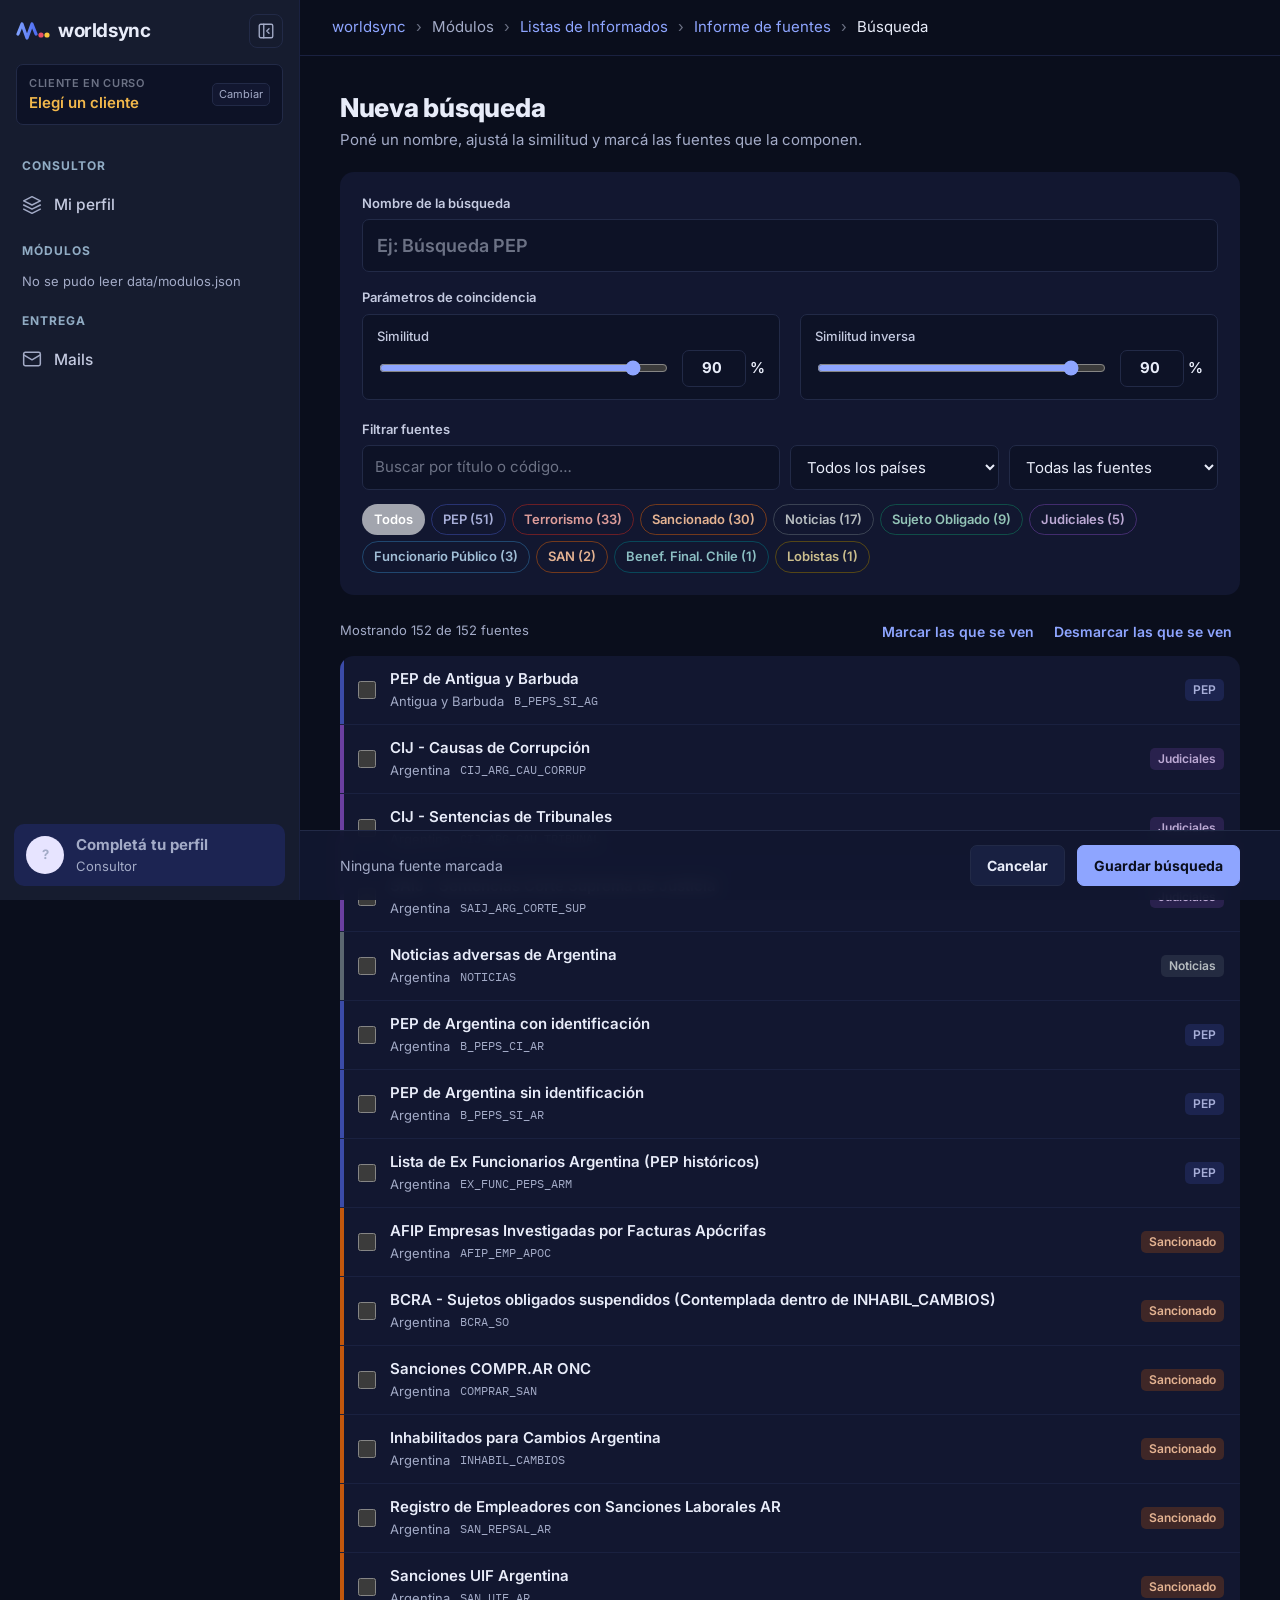
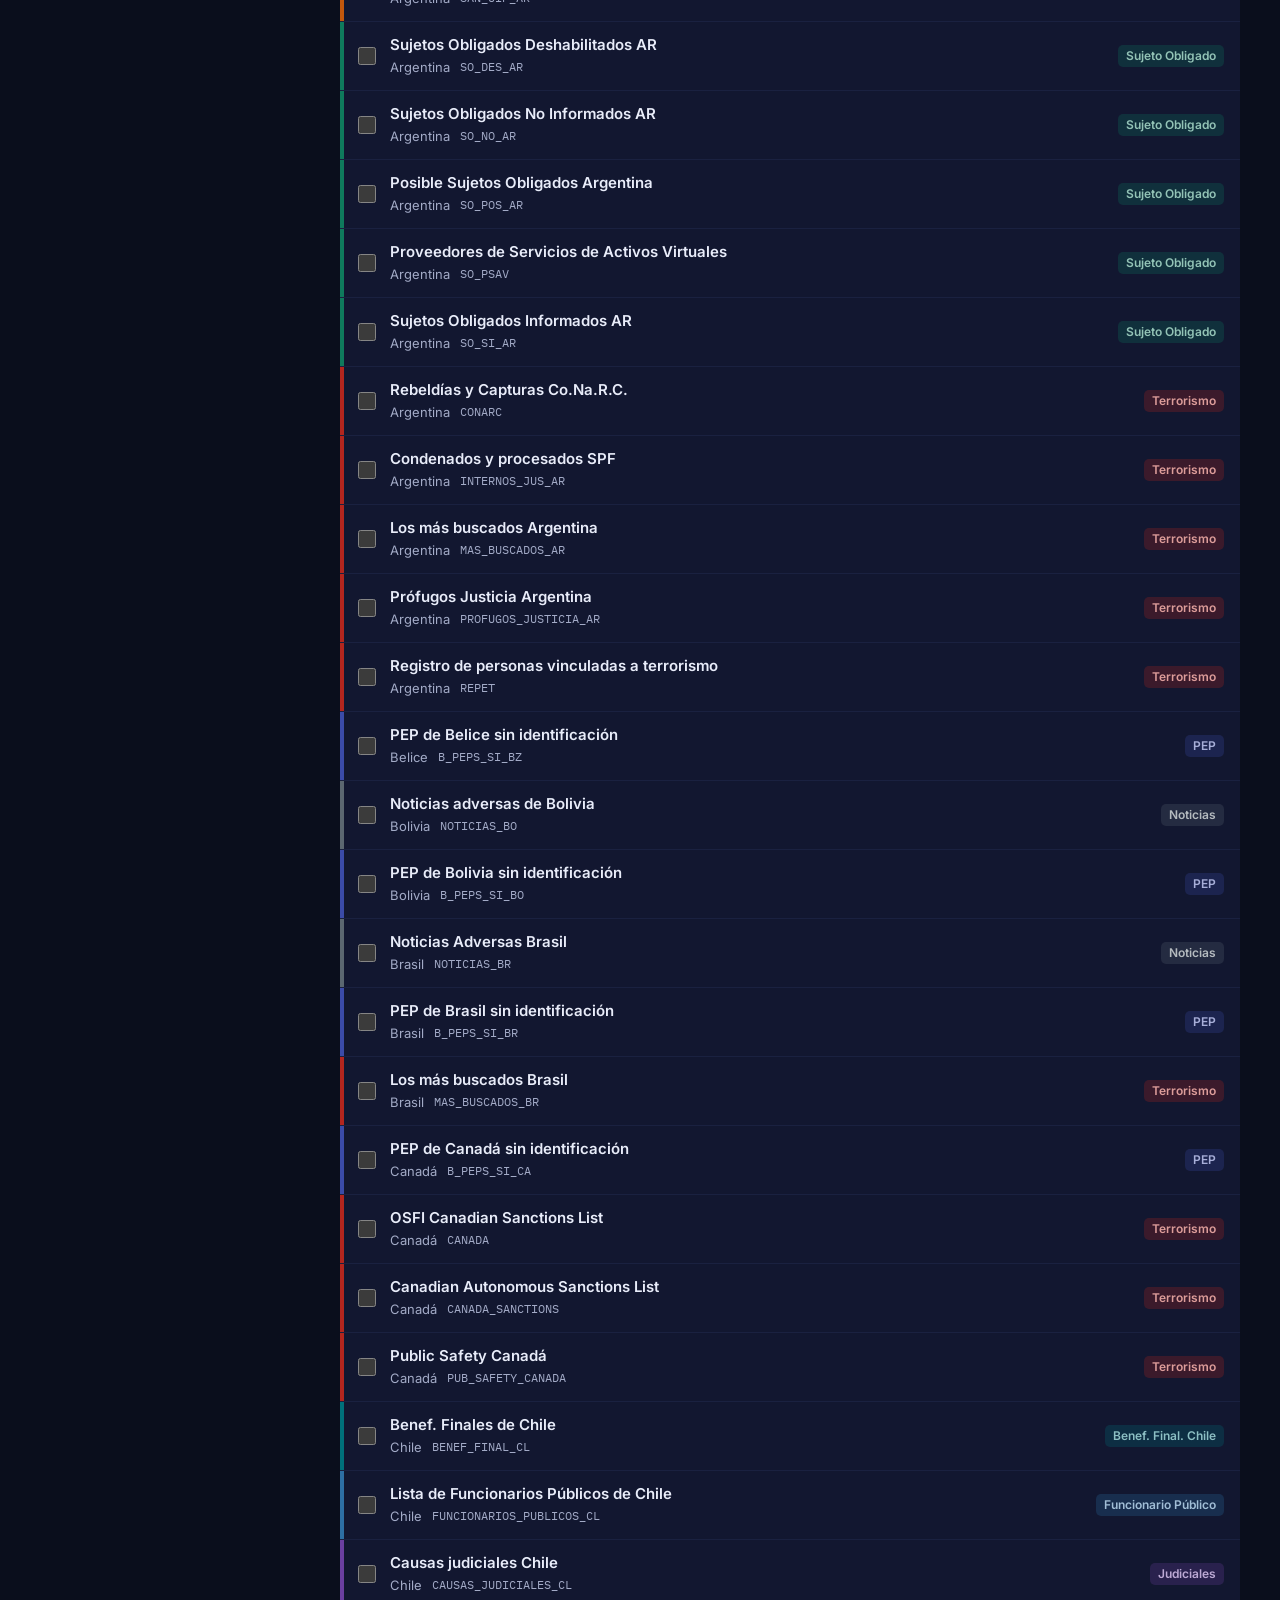
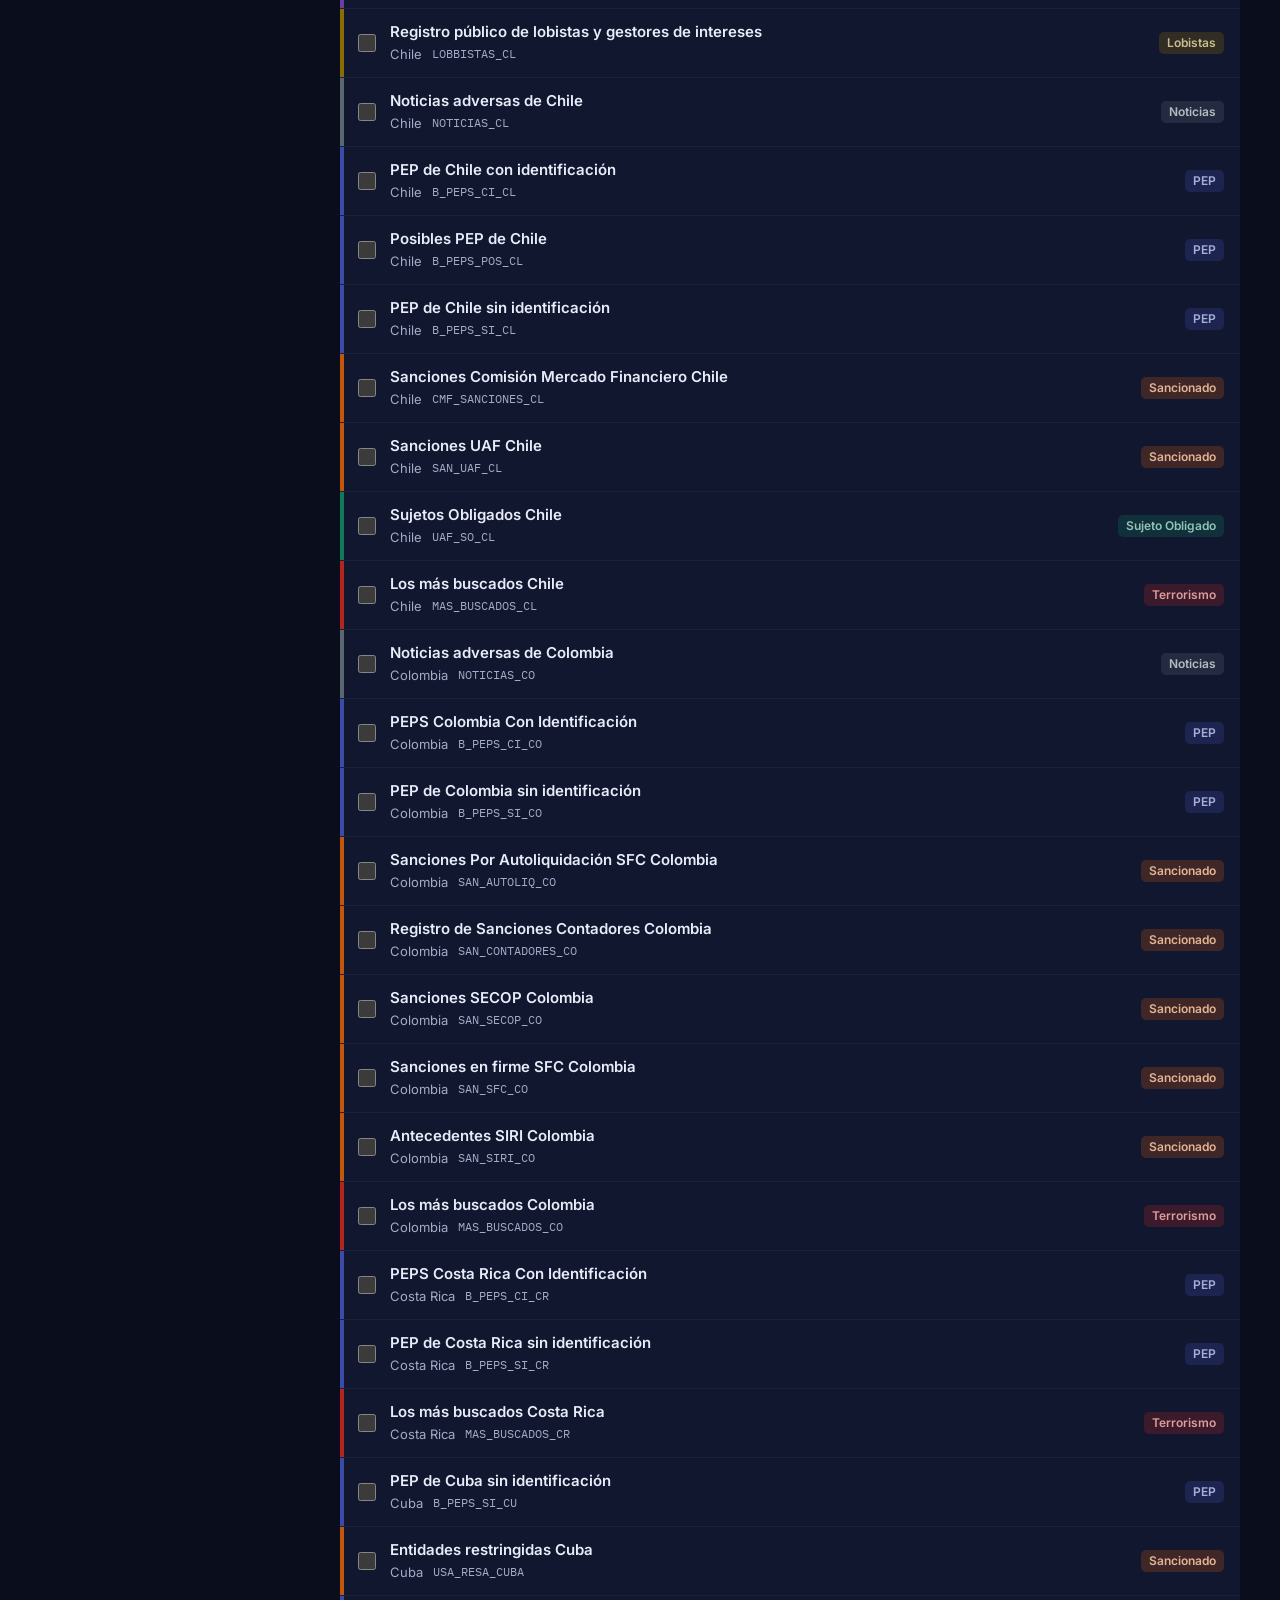
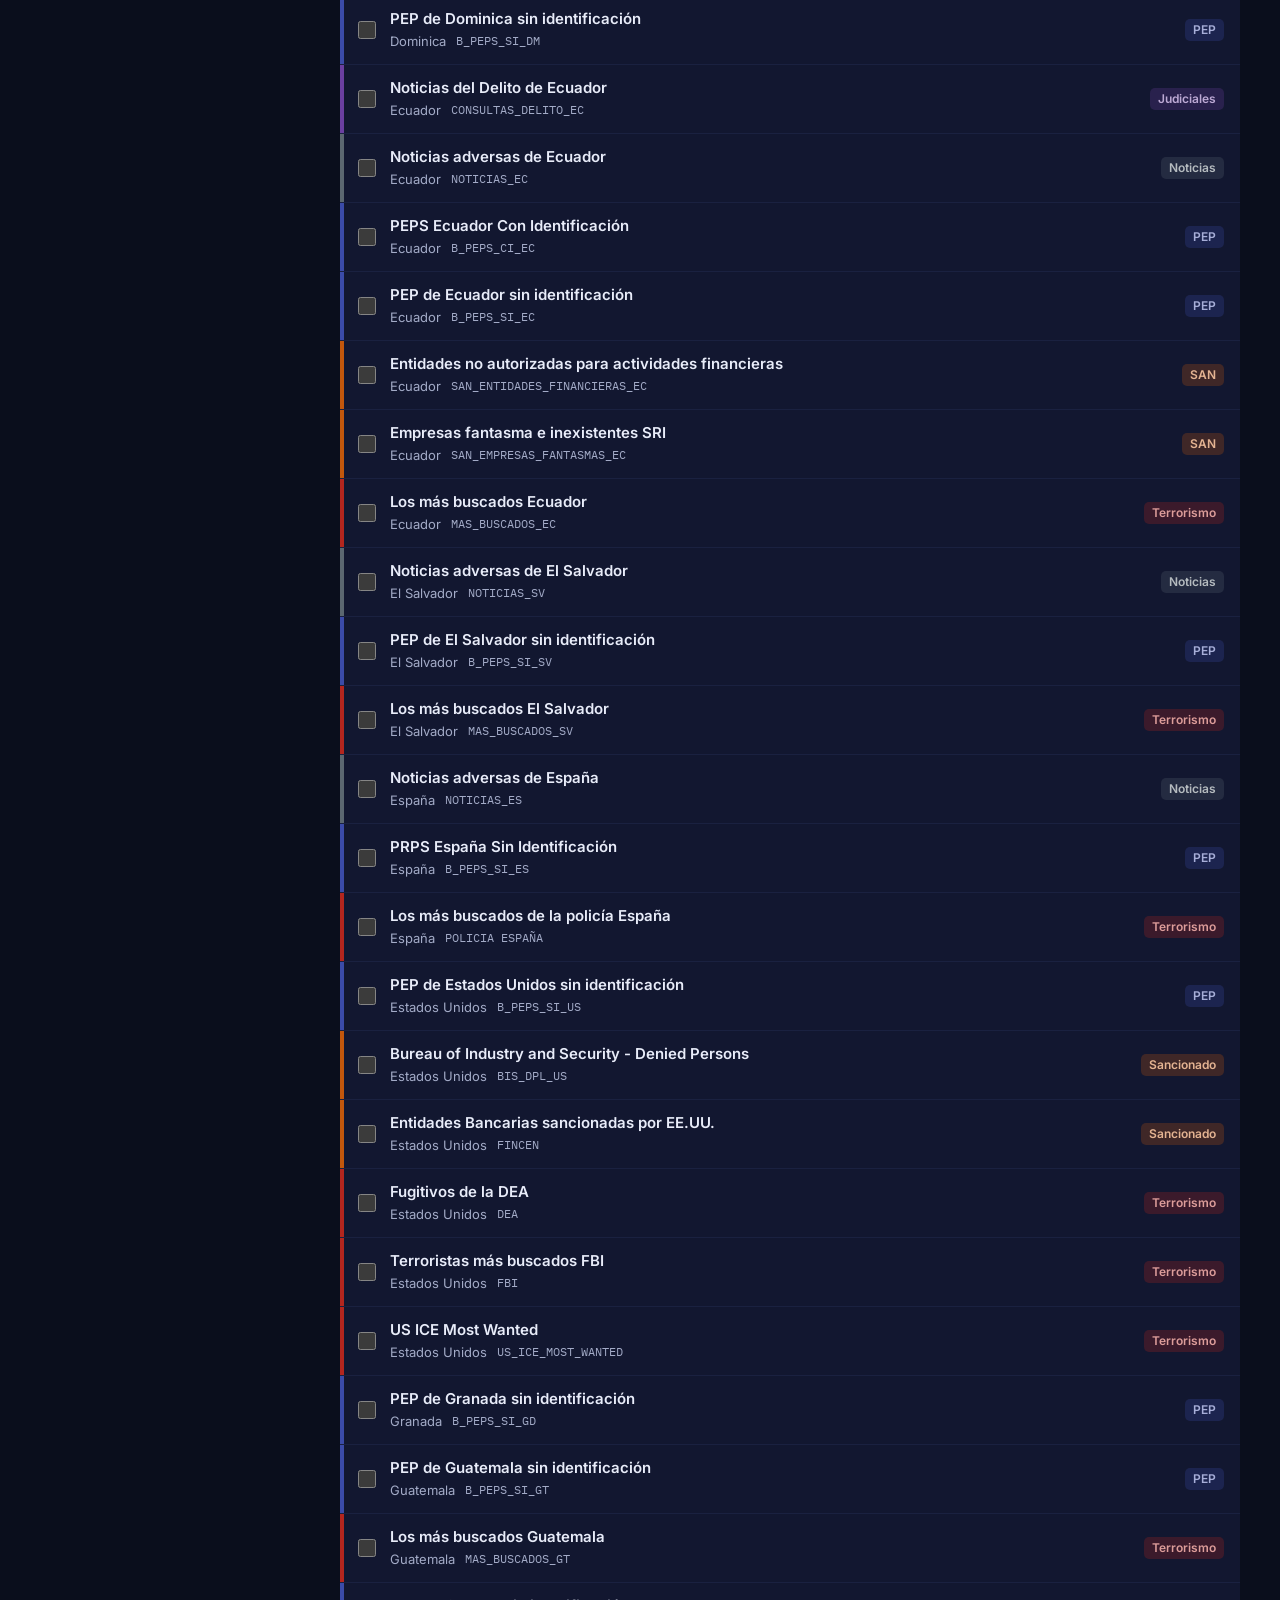
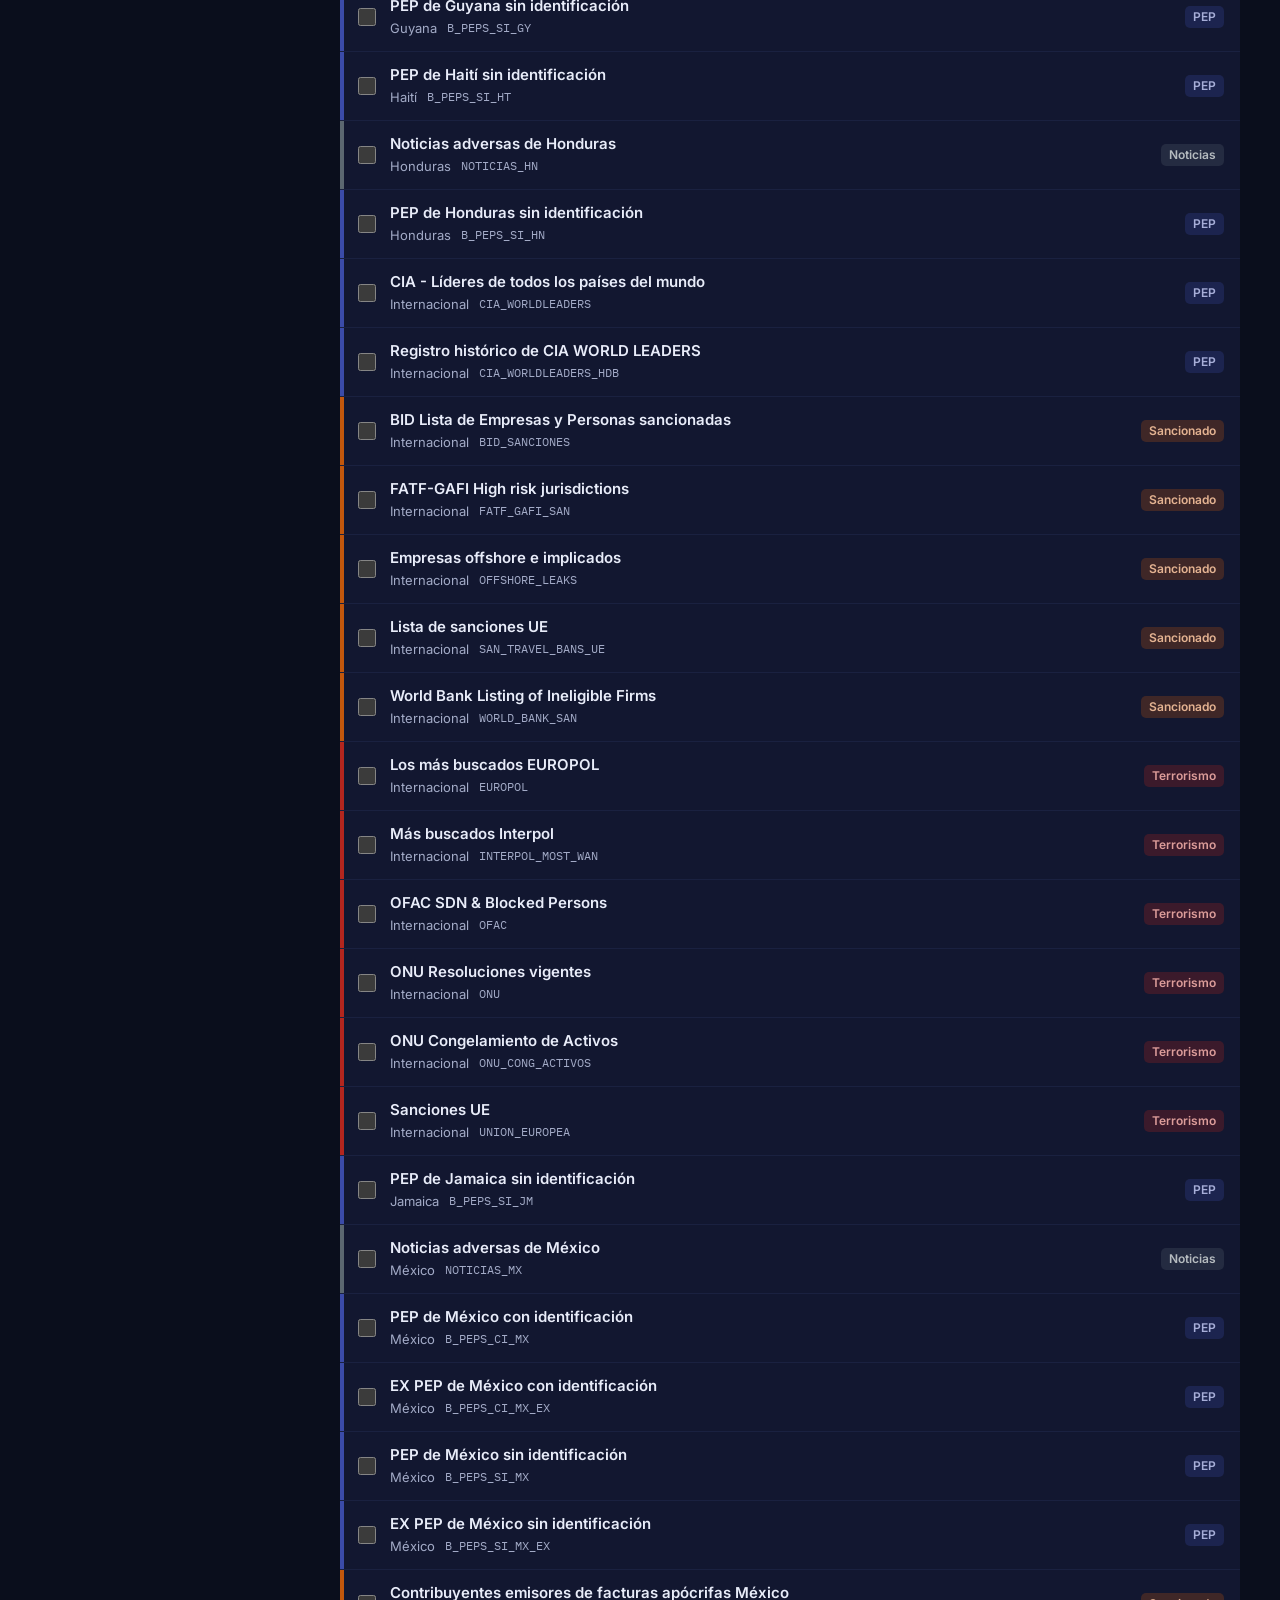
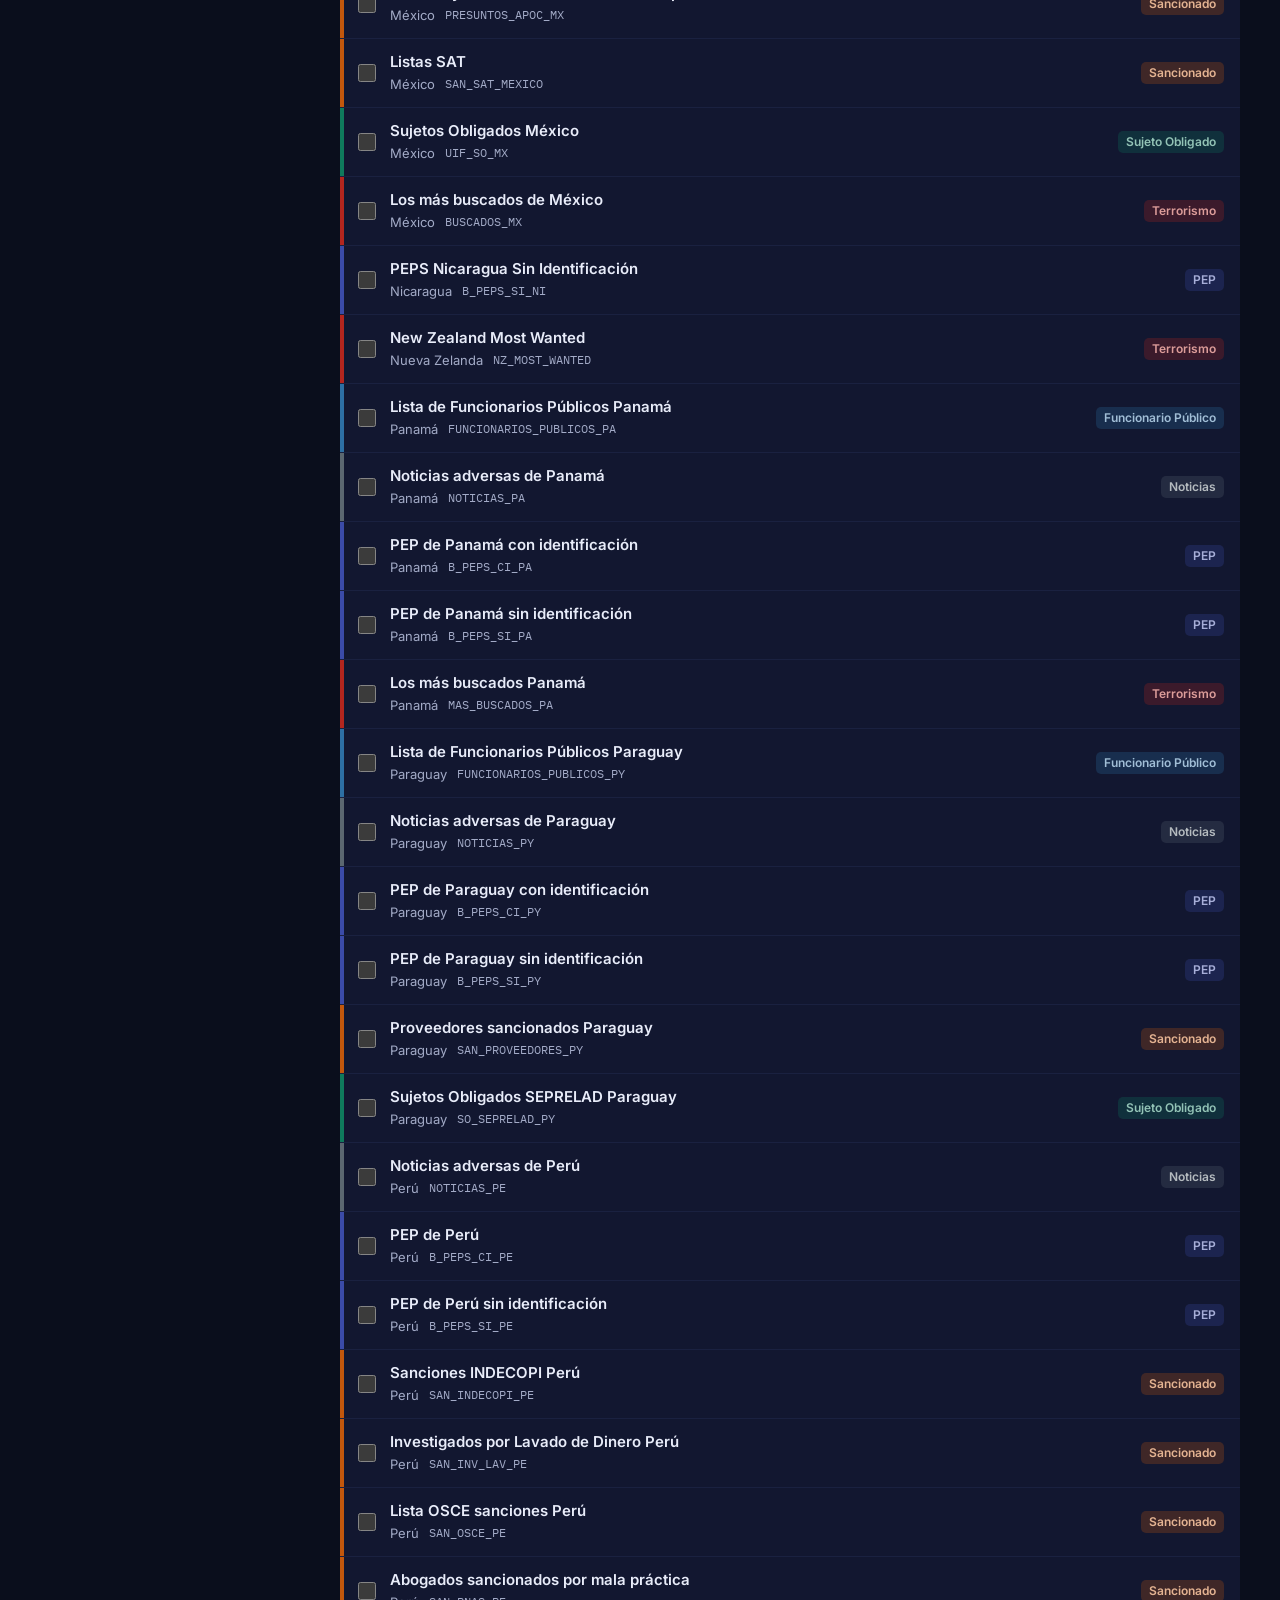
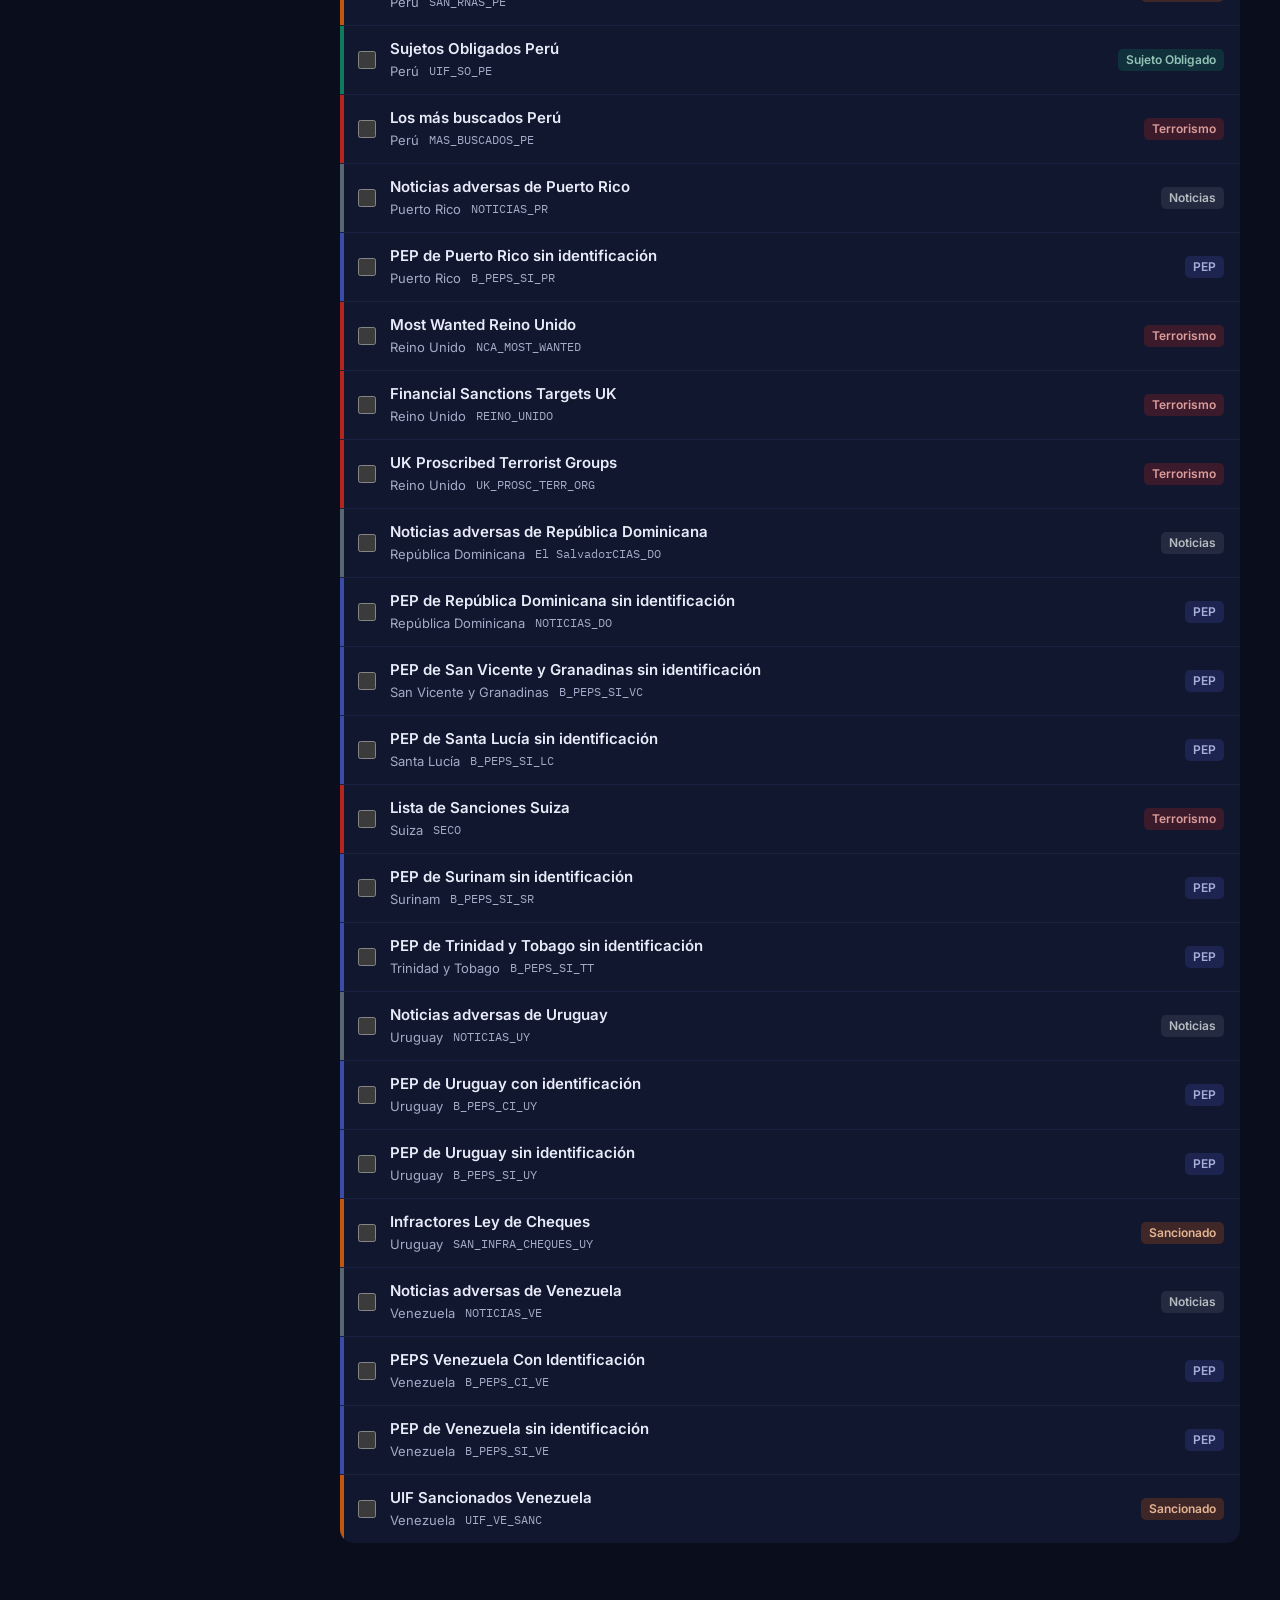
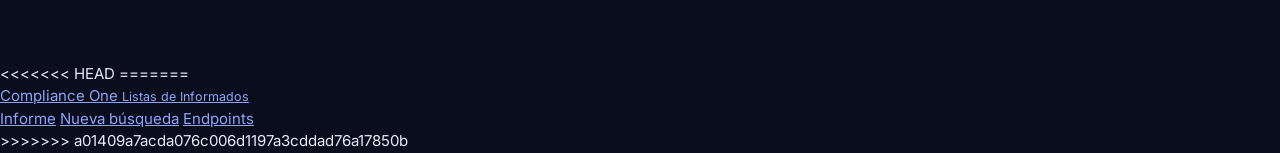
==== commit 509ae52a: "k" ====
--- a/crear.html
+++ b/crear.html
@@ -8,7 +8,23 @@
 </head>
 <body data-activo="ldi" data-migas='[["Módulos"],["Listas de Informados","modulo.html?id=ldi"],["Informe de fuentes","informe.html"],["Búsqueda"]]'>
 
+<<<<<<< HEAD
   
+=======
+  <header class="topbar">
+    <div class="topbar-in">
+      <a class="marca" href="index.html">
+        <span class="marca-logo"><span style="background:#6F80E0"></span><span style="background:#F08A3E"></span><span style="background:#F2685F"></span></span>
+        Compliance One <small>Listas de Informados</small>
+      </a>
+      <nav class="nav">
+        <a href="index.html">Informe</a>
+        <a href="crear.html" class="activo" id="navCrear">Nueva búsqueda</a>
+        <a href="endpoints.html">Endpoints</a>
+      </nav>
+    </div>
+  </header>
+>>>>>>> a01409a7acda076c006d1197a3cddad76a17850b
 
   <main class="container">
 
--- a/css/estilos.css
+++ b/css/estilos.css
@@ -907,3 +907,164 @@
   .metrica { border-right: none; border-bottom: 1px solid var(--linea); }
   .metrica:last-child { border-bottom: none; }
 }
+
+/* ======================================
+   ENDPOINTS
+   ====================================== */
+
+/* Selector de modo */
+.segmentado {
+  display: inline-flex;
+  background: #E1E6ED;
+  border-radius: 8px;
+  padding: 3px;
+}
+.segmentado button {
+  font: inherit;
+  font-size: 14px;
+  font-weight: 600;
+  color: var(--tinta-suave);
+  background: none;
+  border: none;
+  padding: 7px 14px;
+  border-radius: 6px;
+  cursor: pointer;
+}
+.segmentado button[aria-checked="true"] {
+  background: #fff;
+  color: var(--tinta);
+  box-shadow: 0 1px 3px rgba(22, 35, 59, .15);
+}
+
+/* Módulos */
+.modulos {
+  display: grid;
+  grid-template-columns: repeat(auto-fill, minmax(240px, 1fr));
+  gap: 10px;
+}
+.modulo {
+  display: flex;
+  gap: 12px;
+  align-items: flex-start;
+  background: var(--papel);
+  border: 1px solid var(--linea);
+  border-radius: var(--radio);
+  padding: 14px 16px;
+  cursor: pointer;
+  margin: 0;
+  font-weight: 400;
+  font-size: 15px;
+}
+.modulo input { width: 18px; height: 18px; margin: 2px 0 0; accent-color: var(--acento); }
+.modulo.marcada { border-color: var(--acento); box-shadow: 0 0 0 1px var(--acento); }
+.modulo .card-title, .modulo .card-sub { display: block; }
+.modulo .card-sub { margin-bottom: 0; }
+
+/* Lista de endpoints */
+.grupo-endpoints {
+  background: var(--papel);
+  border: 1px solid var(--linea);
+  border-radius: var(--radio);
+  margin-bottom: 10px;
+  overflow: hidden;
+}
+.grupo-titulo {
+  font-weight: 600;
+  padding: 10px 16px;
+  background: #F7F9FB;
+  border-bottom: 1px solid #E8ECF1;
+}
+.endpoint {
+  display: grid;
+  grid-template-columns: 110px 1fr auto;
+  gap: 12px;
+  align-items: center;
+  padding: 10px 8px 10px 16px;
+  border-bottom: 1px solid #E8ECF1;
+}
+.endpoint:last-child { border-bottom: none; }
+.endpoint-nombre { font-size: 13px; color: var(--tinta-suave); }
+.endpoint-url {
+  font-family: var(--mono);
+  font-size: 13px;
+  word-break: break-all;
+}
+@media (max-width: 600px) {
+  .endpoint { grid-template-columns: 1fr auto; }
+  .endpoint-nombre { grid-column: 1 / -1; }
+}
+
+mark {
+  background: #E3ECF8;
+  color: var(--acento-osc);
+  border-radius: 3px;
+  padding: 0 2px;
+}
+mark.falta { background: #FBEAE9; color: var(--peligro); }
+
+/* Validación del tenant */
+.input-error { border-color: var(--peligro); }
+.input-error:focus { border-color: var(--peligro); box-shadow: 0 0 0 3px rgba(179, 38, 30, .15); }
+.ayuda.error { color: var(--peligro); }
+.link-sugerencia {
+  font: inherit;
+  font-weight: 600;
+  color: var(--acento);
+  background: none;
+  border: none;
+  padding: 0;
+  text-decoration: underline;
+  cursor: pointer;
+}
+
+/* Vista previa del mail */
+.mail {
+  background: var(--papel);
+  border: 1px solid var(--linea);
+  border-radius: var(--radio);
+}
+.mail-asunto {
+  display: flex;
+  gap: 12px;
+  align-items: baseline;
+  padding: 12px 20px;
+  border-bottom: 1px solid #E8ECF1;
+  font-weight: 600;
+}
+.mail-etiqueta {
+  font-size: 12px;
+  font-weight: 600;
+  color: var(--tinta-suave);
+  min-width: 48px;
+}
+.mail-cuerpo { padding: 20px; }
+.mail-cuerpo > div { font-family: var(--fuente) !important; font-size: 15px !important; }
+.mail-cuerpo p { word-break: break-word; }
+
+/* Método, body y líneas de endpoint */
+.endpoint-linea { display: flex; align-items: center; gap: 8px; min-width: 0; }
+.metodo {
+  font-family: var(--mono);
+  font-size: 11px;
+  font-weight: 500;
+  color: #fff;
+  background: var(--ok);
+  padding: 2px 6px;
+  border-radius: 3px;
+  flex-shrink: 0;
+}
+.endpoint-body {
+  grid-column: 2;
+  margin: 0;
+  font-family: var(--mono);
+  font-size: 12px;
+  background: #F4F6F9;
+  border: 1px solid #E8ECF1;
+  border-radius: var(--radio);
+  padding: 10px 12px;
+  overflow-x: auto;
+}
+.endpoint .endpoint-body + .btn-texto { align-self: start; }
+textarea.input { resize: vertical; line-height: 1.5; }
+.mail-cuerpo a { color: var(--acento); }
+@media (max-width: 600px) { .endpoint-body { grid-column: 1 / -1; } }
